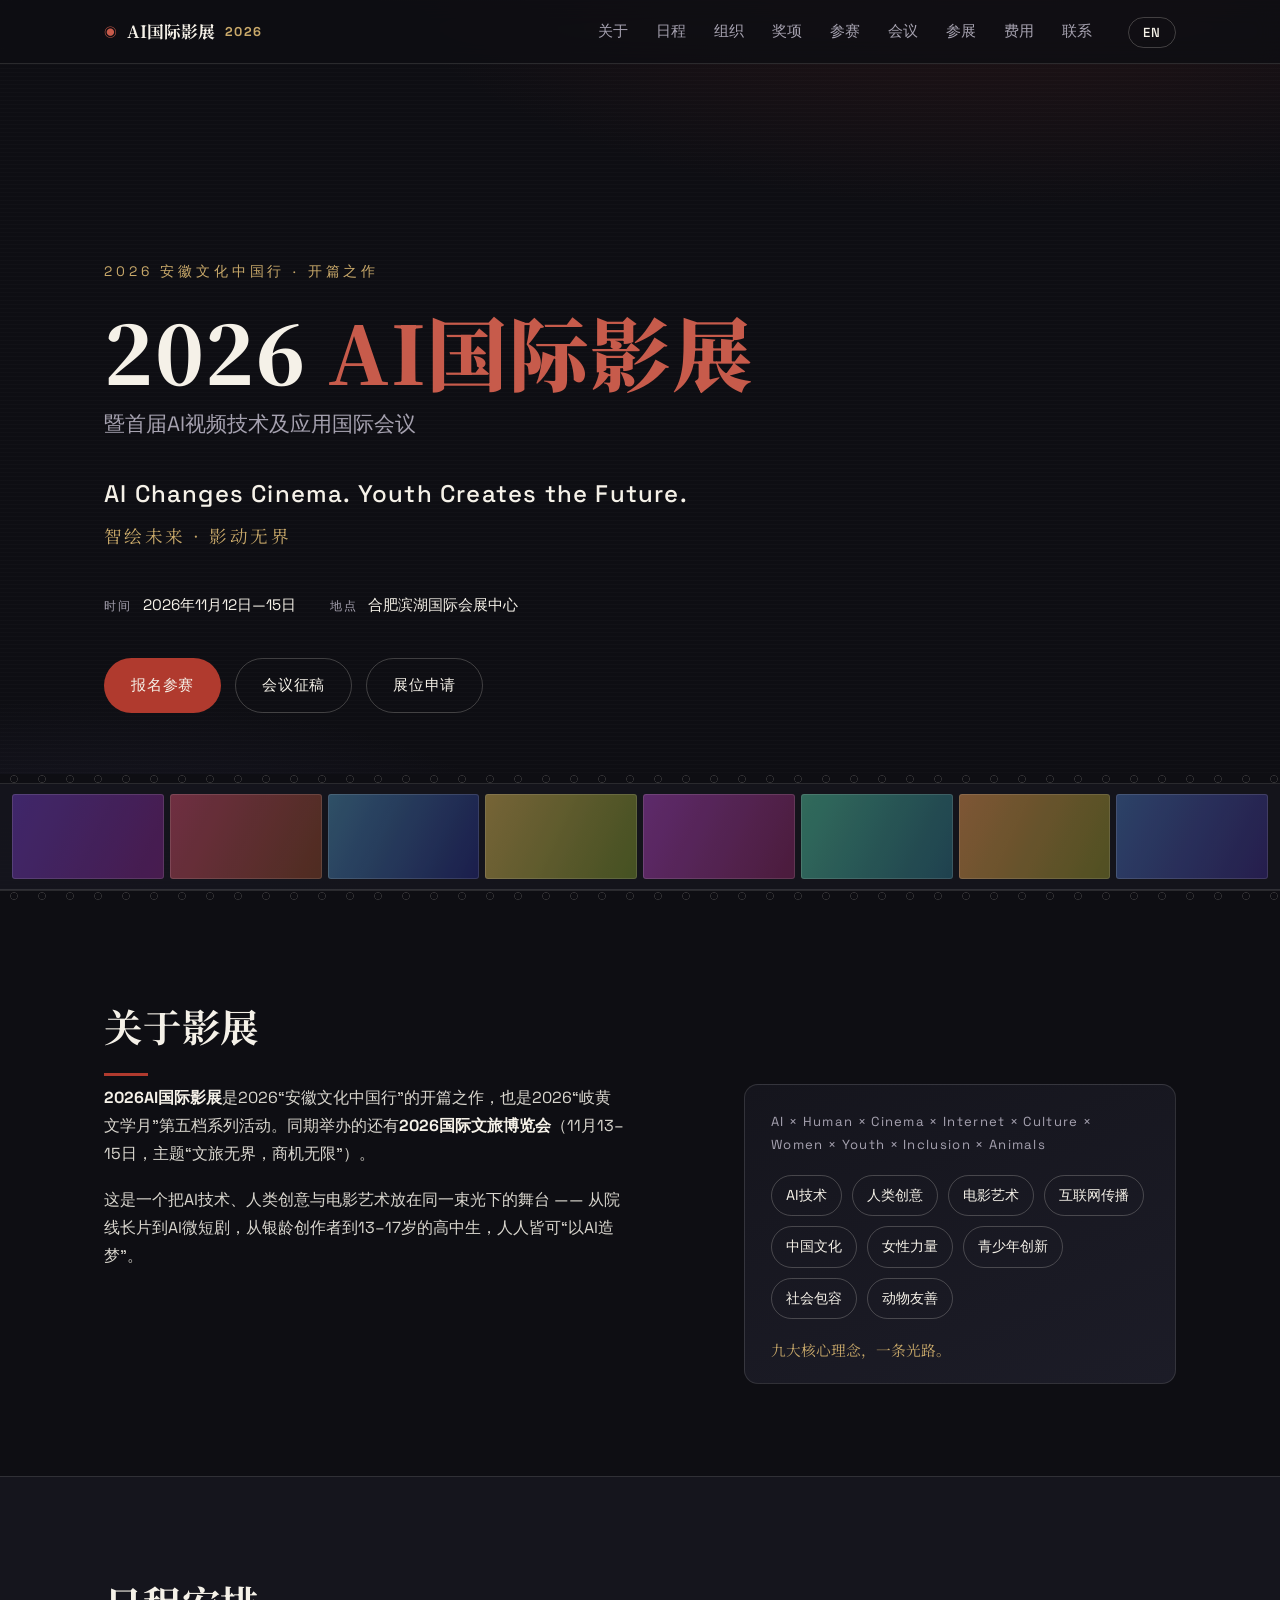
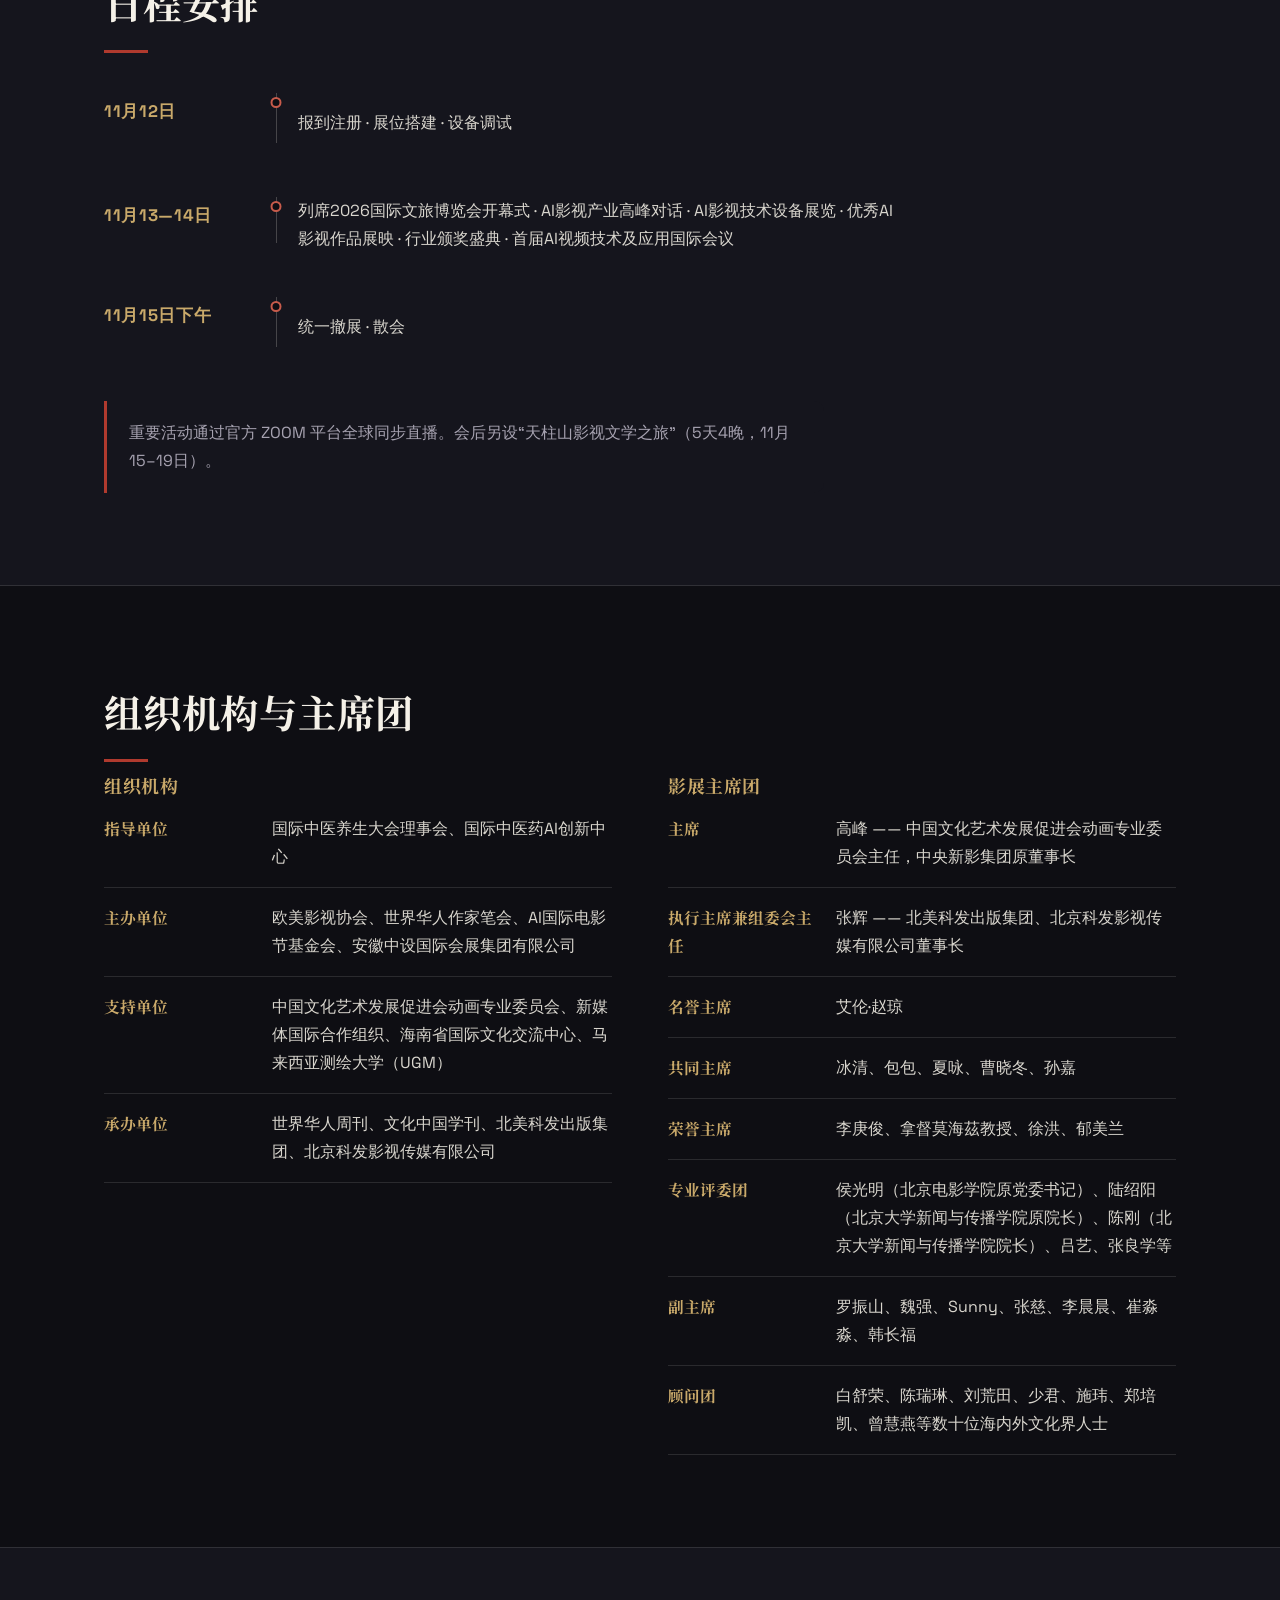
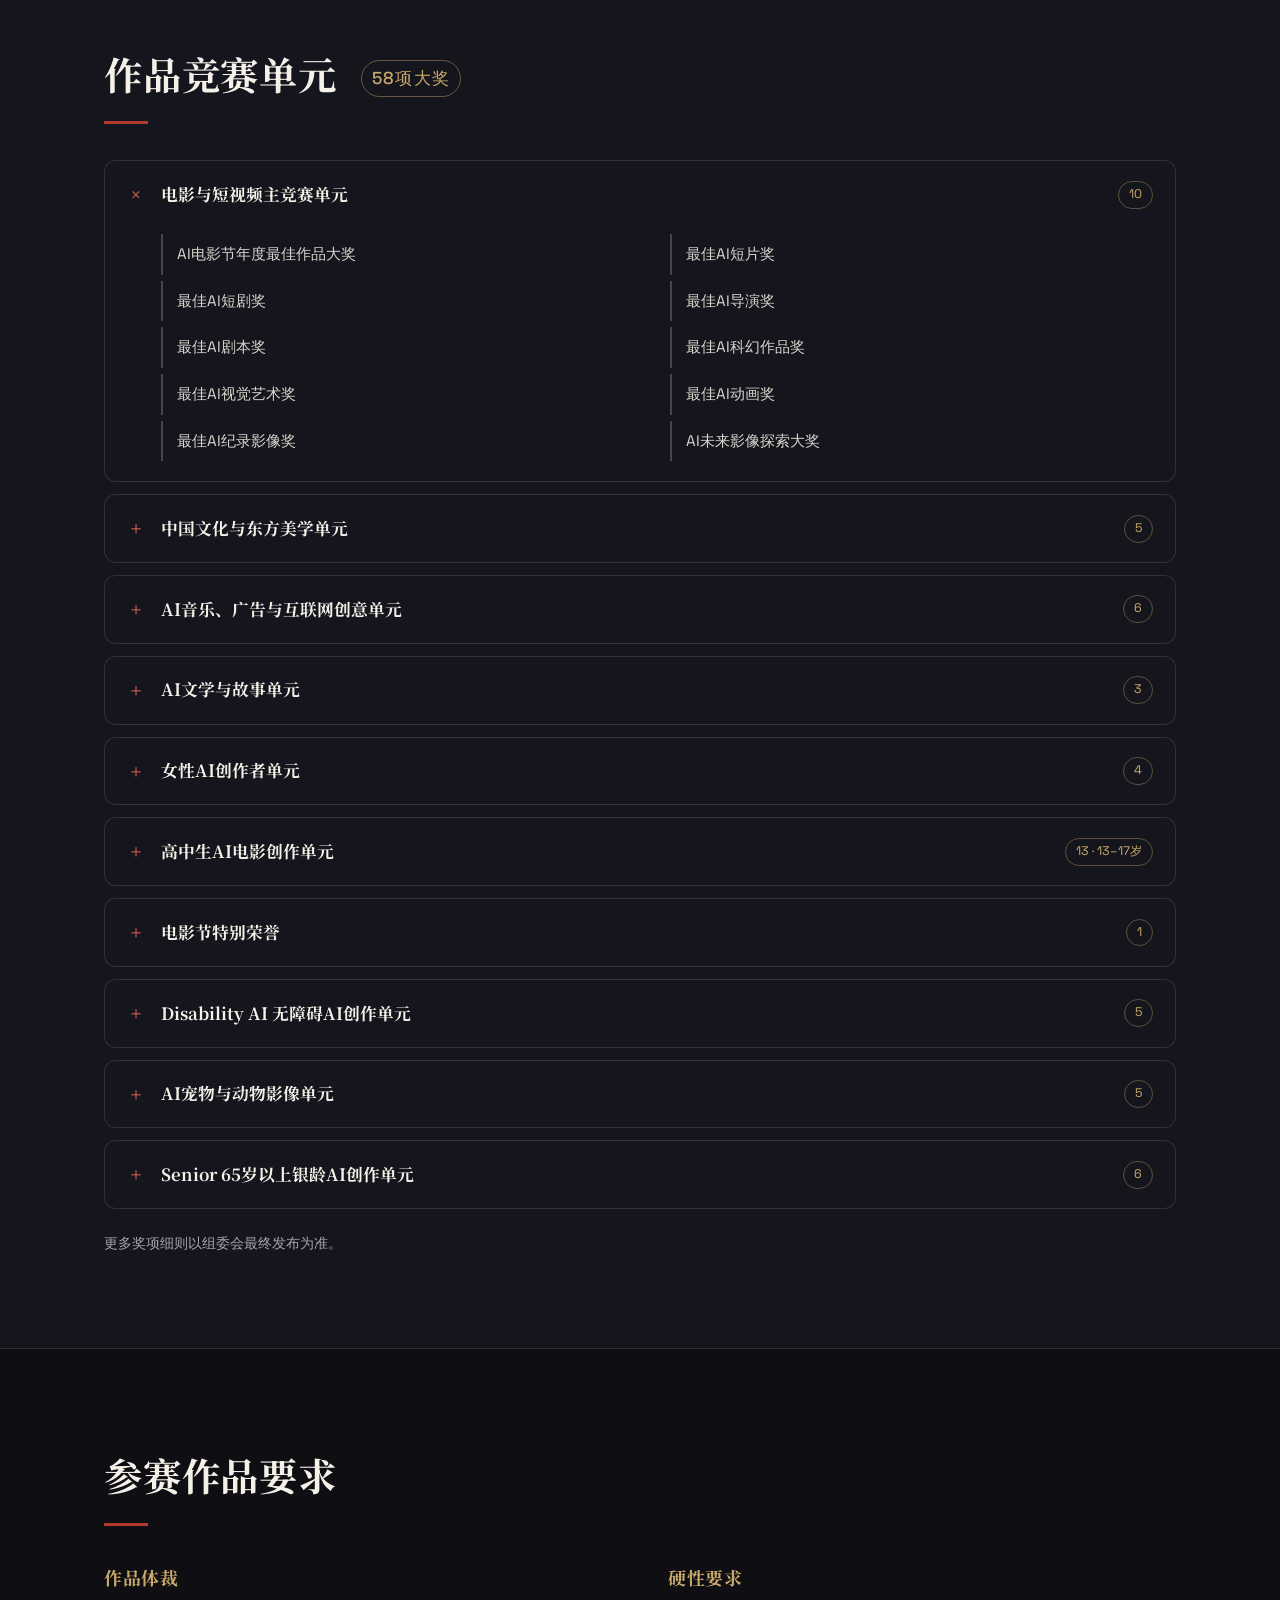
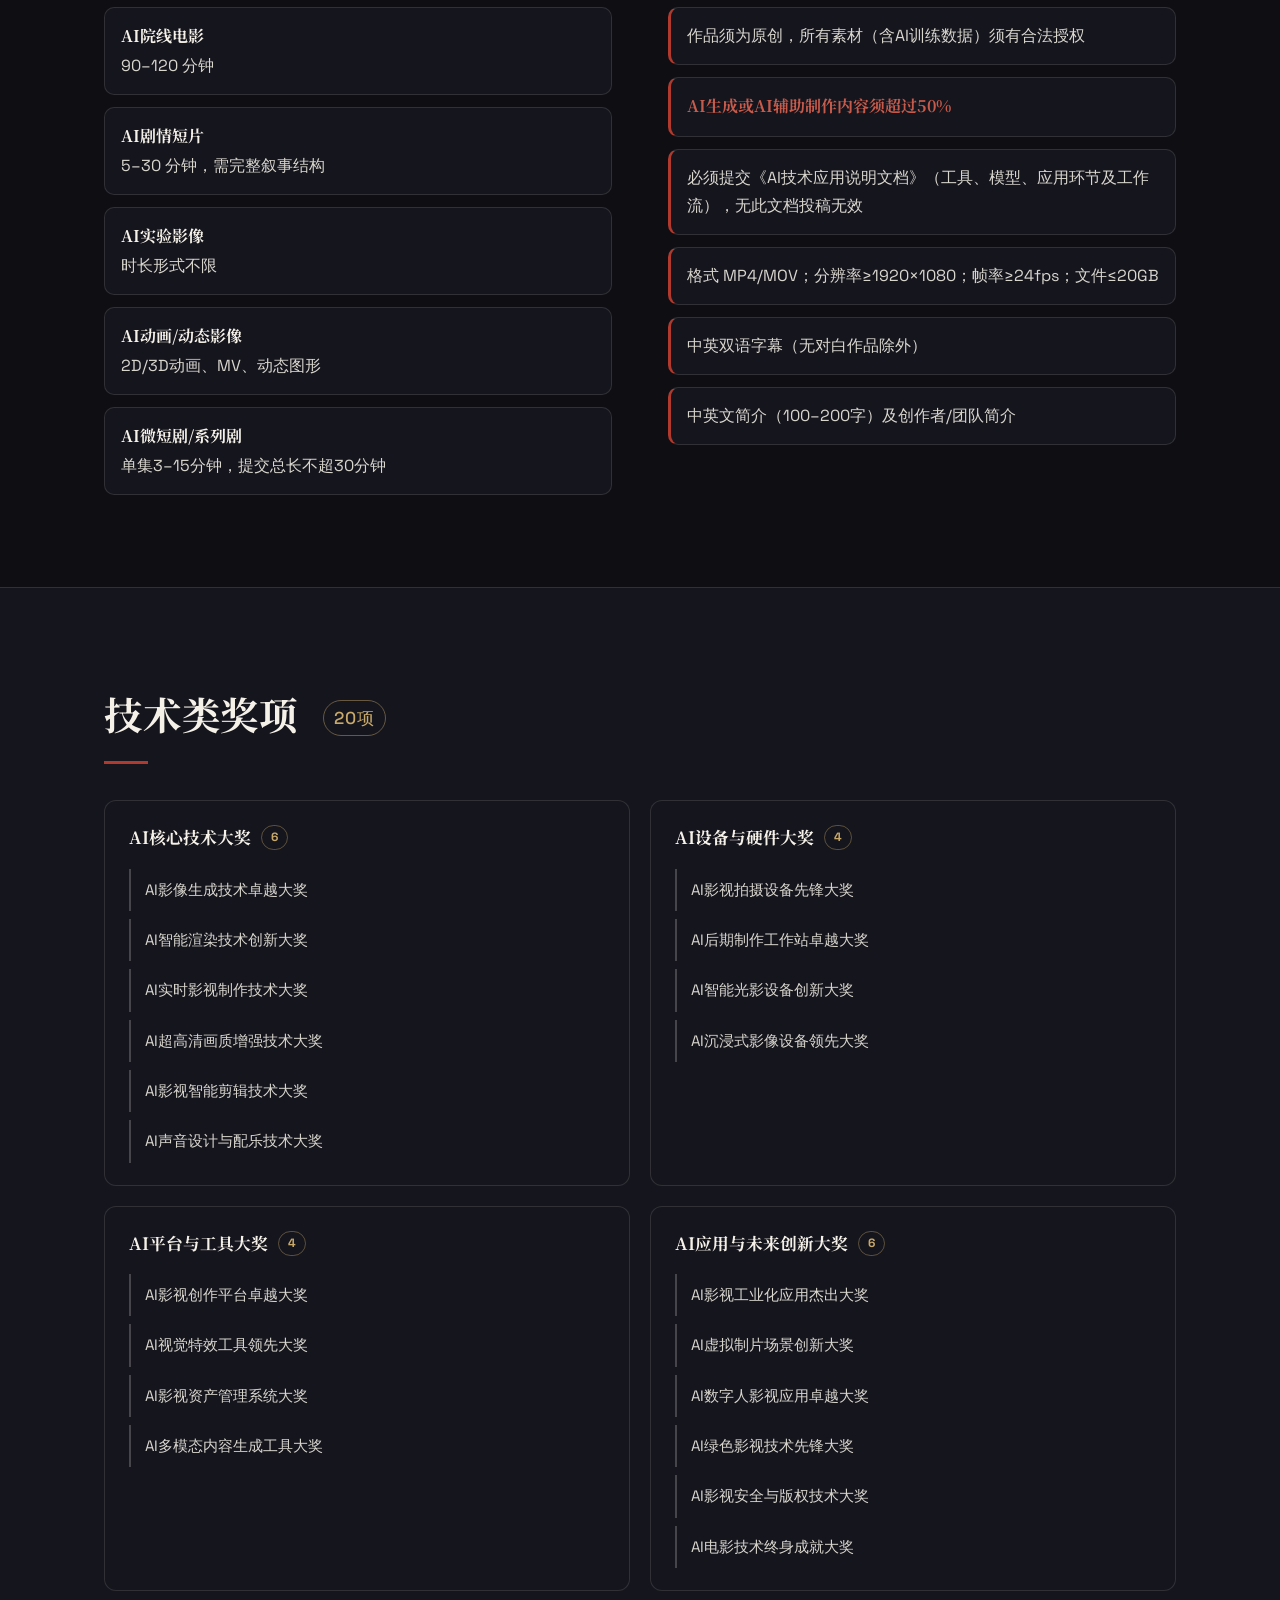
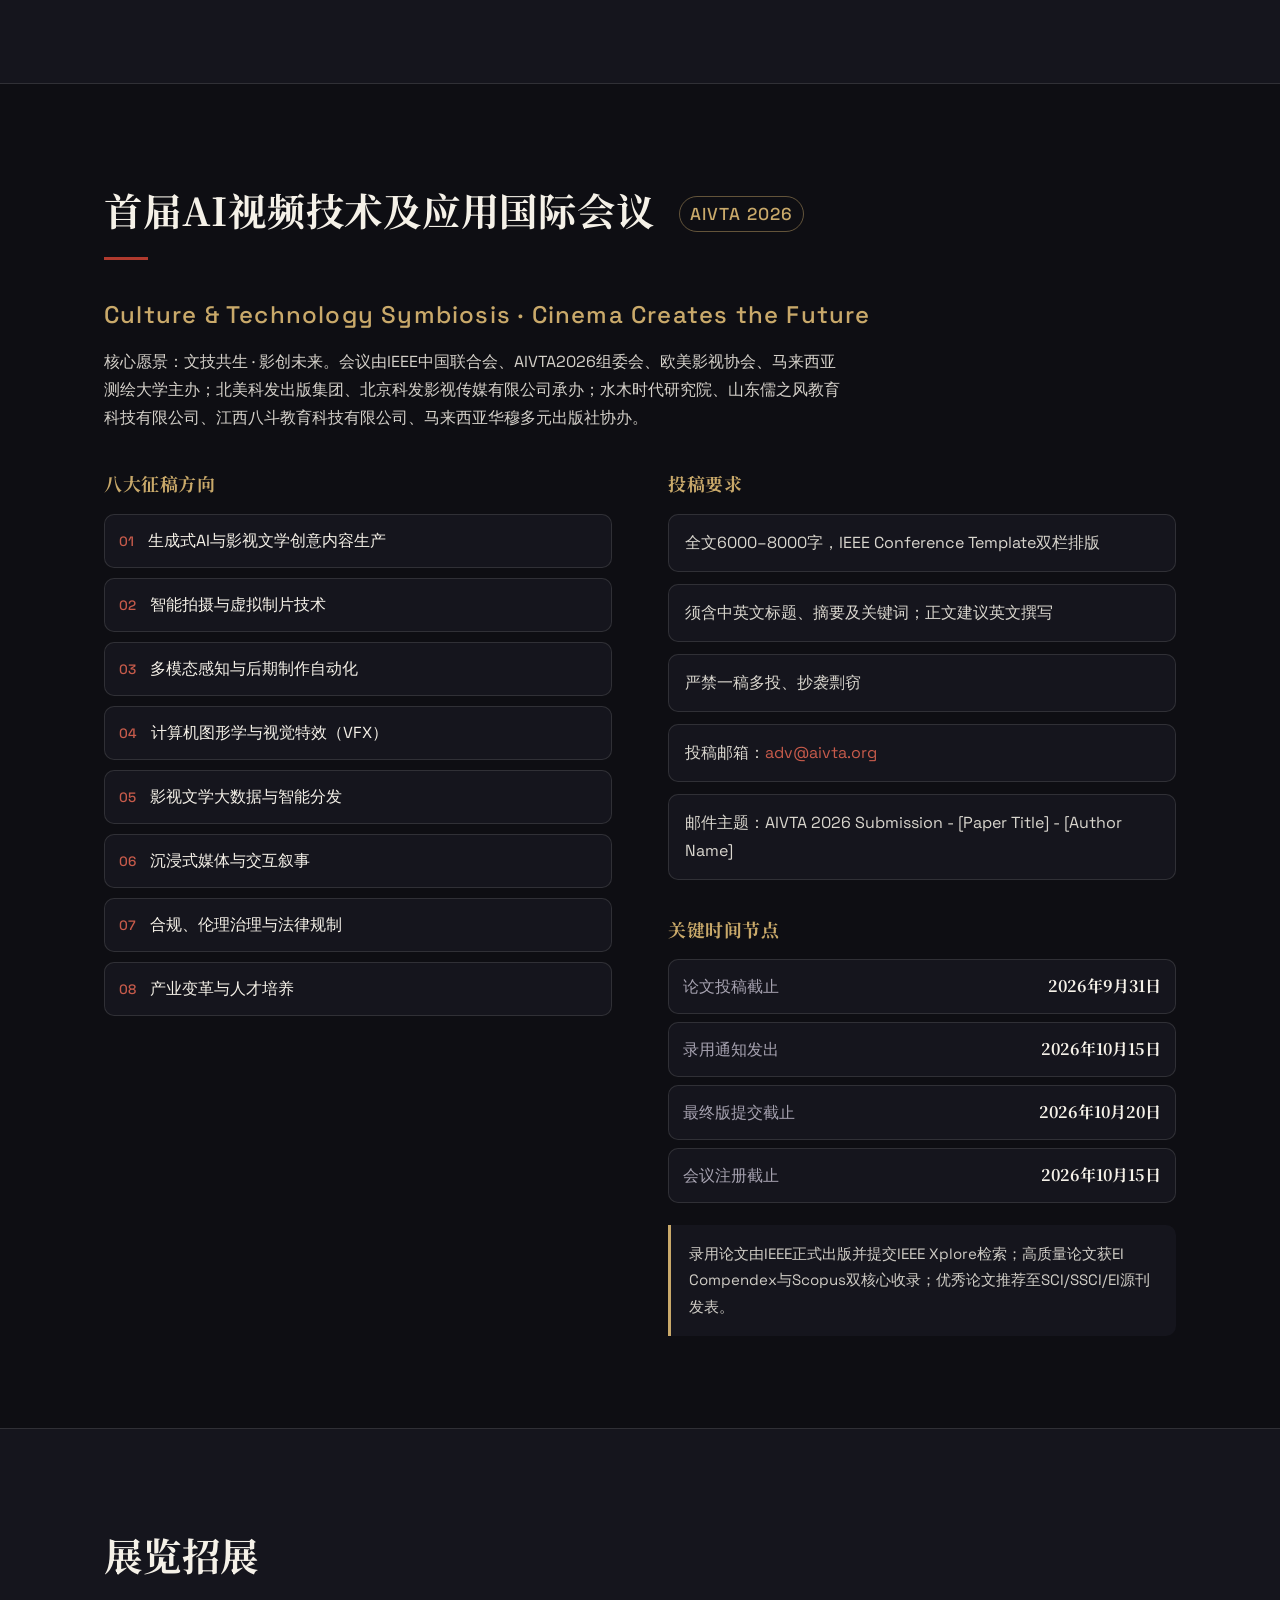
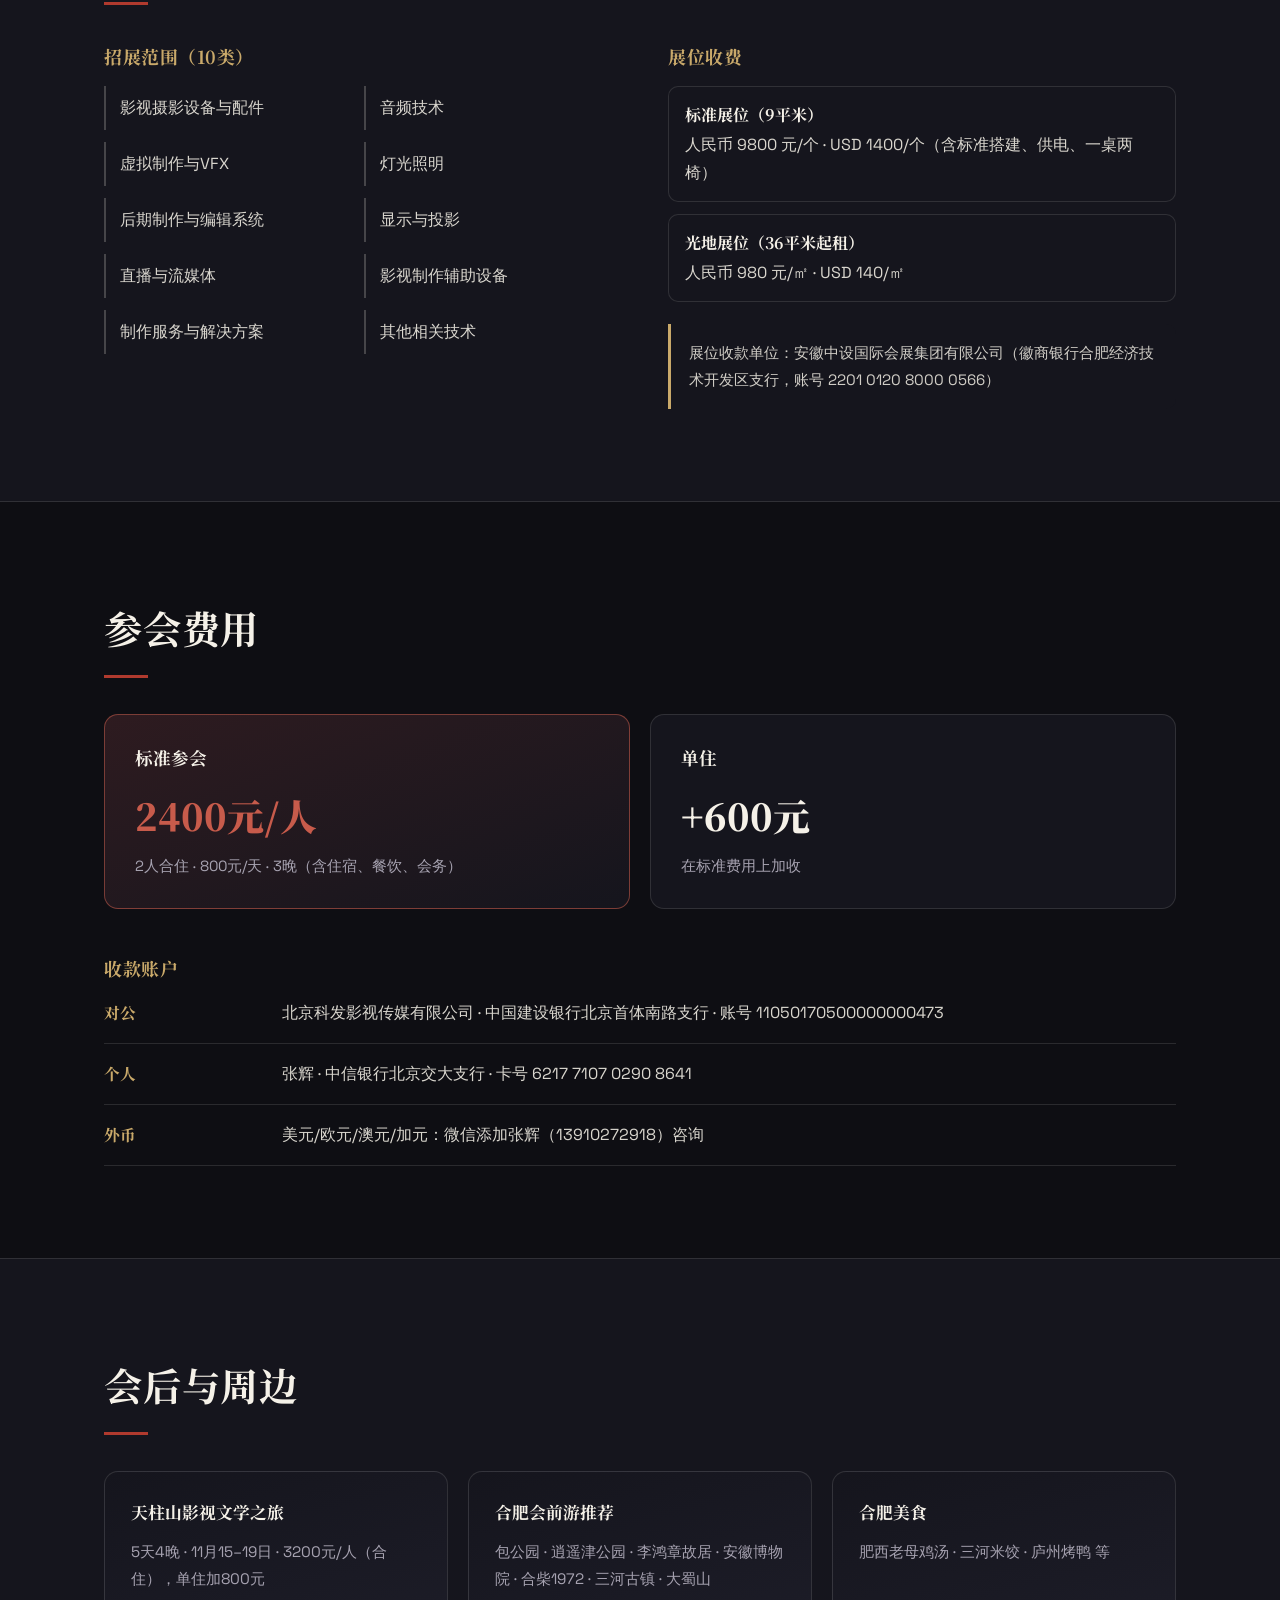
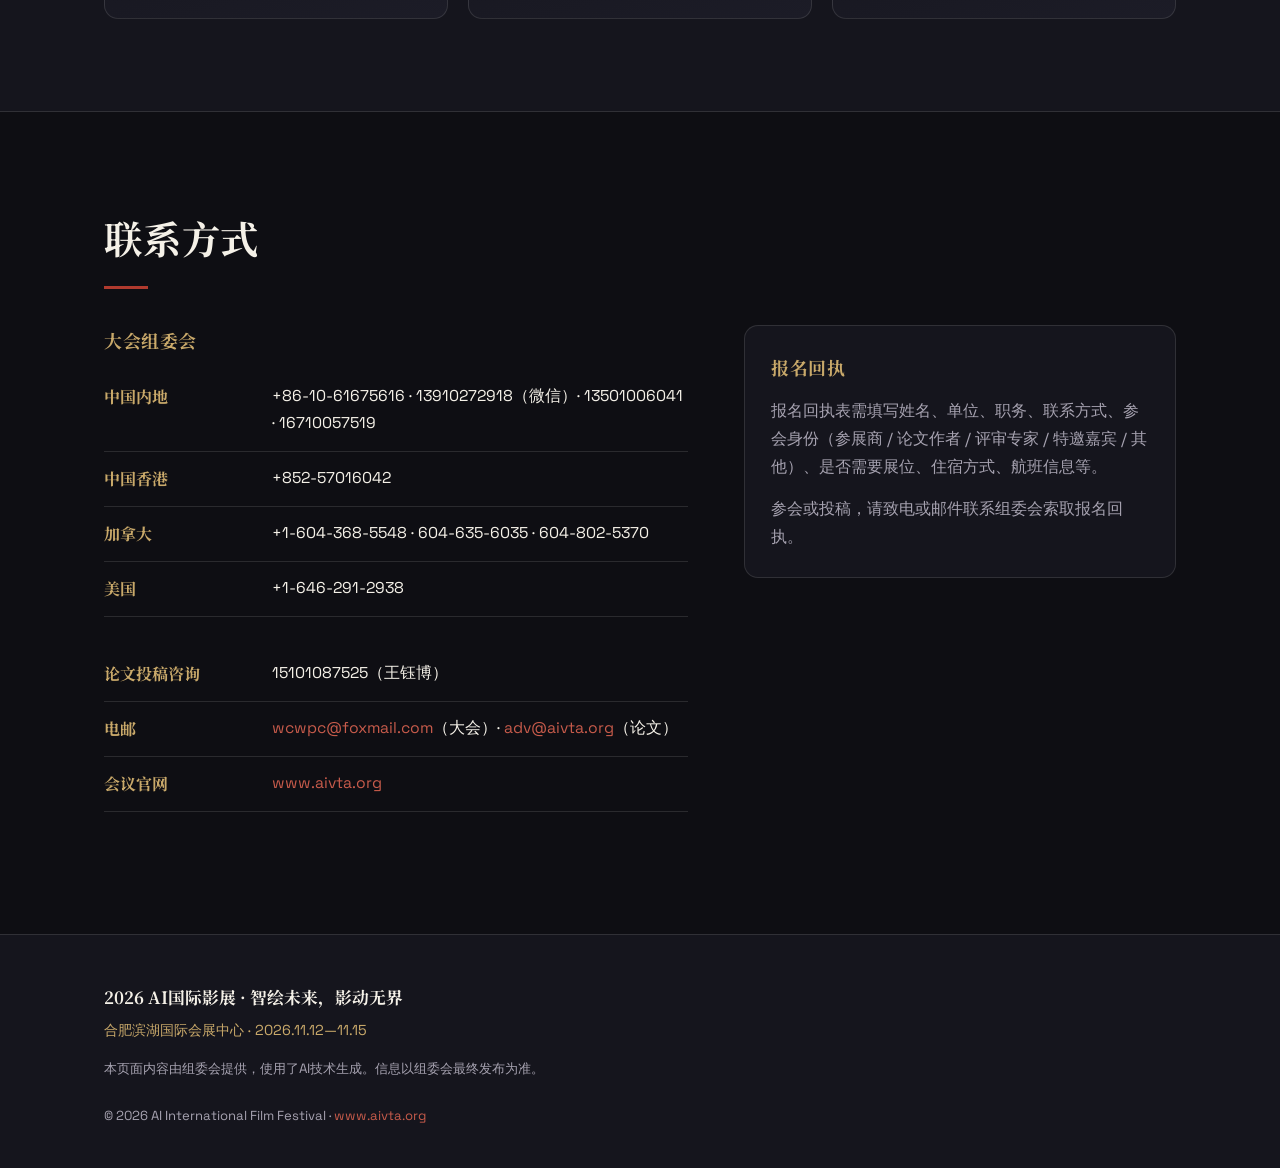
==== index.html @ 882dbfcf "feat: AI国际影展官网（aixff.org）初始版本 - src.md: 从 jianpian.cn 链接提取 2026 AI 国际影展完整信息 - index.html + assets: 单" ====
<!doctype html>
<html lang="zh-CN">
<head>
<meta charset="utf-8">
<meta name="viewport" content="width=device-width, initial-scale=1">
<title>2026 AI国际影展 · AI International Film Festival</title>
<meta name="description" content="2026AI国际影展暨首届AI视频技术及应用国际会议 · 智绘未来·影动无界 · 2026.11.12–11.15 合肥滨湖国际会展中心">
<link rel="preconnect" href="https://fonts.googleapis.com">
<link rel="preconnect" href="https://fonts.gstatic.com" crossorigin>
<link href="https://fonts.googleapis.com/css2?family=Noto+Serif+SC:wght@500;700;900&family=Space+Grotesk:wght@400;500;700&display=swap" rel="stylesheet">
<link rel="stylesheet" href="assets/css/style.css">
</head>
<body>

<!-- ============ 顶部导航 ============ -->
<header class="nav" id="nav">
  <div class="nav-inner wrap">
    <a class="brand" href="#hero">
      <span class="brand-mark" aria-hidden="true">◉</span>
      <span class="zh">AI国际影展</span><span class="en" hidden>AI Film Fest</span>
      <span class="brand-year">2026</span>
    </a>
    <nav class="nav-links" id="navLinks" aria-label="Main navigation">
      <a href="#about" class="zh">关于</a><a href="#about" class="en" hidden>About</a>
      <a href="#schedule" class="zh">日程</a><a href="#schedule" class="en" hidden>Schedule</a>
      <a href="#org" class="zh">组织</a><a href="#org" class="en" hidden>Organizers</a>
      <a href="#awards" class="zh">奖项</a><a href="#awards" class="en" hidden>Awards</a>
      <a href="#submit" class="zh">参赛</a><a href="#submit" class="en" hidden>Submit</a>
      <a href="#conference" class="zh">会议</a><a href="#conference" class="en" hidden>Conference</a>
      <a href="#expo" class="zh">参展</a><a href="#expo" class="en" hidden>Exhibit</a>
      <a href="#fees" class="zh">费用</a><a href="#fees" class="en" hidden>Fees</a>
      <a href="#contact" class="zh">联系</a><a href="#contact" class="en" hidden>Contact</a>
    </nav>
    <div class="nav-actions">
      <button class="lang-toggle" id="langToggle" type="button" aria-label="Switch language">EN</button>
      <button class="nav-burger" id="navBurger" type="button" aria-expanded="false" aria-controls="navLinks" aria-label="Menu">
        <span></span><span></span>
      </button>
    </div>
  </div>
</header>

<main>

<!-- ============ 1 · Hero ============ -->
<section class="hero" id="hero">
  <div class="hero-glow" aria-hidden="true"></div>
  <div class="wrap hero-inner">
    <p class="hero-kicker">
      <span class="zh">2026 安徽文化中国行 · 开篇之作</span>
      <span class="en" hidden>Opening of 2026 Anhui Culture · China Journey</span>
    </p>
    <h1 class="hero-title">
      <span class="zh">2026 <em>AI国际影展</em></span>
      <span class="en" hidden><em>2026 AI International</em><br>Film Festival</span>
    </h1>
    <p class="hero-sub">
      <span class="zh">暨首届AI视频技术及应用国际会议</span>
      <span class="en" hidden>&amp; the 1st International Conference on AI Video Technology and Applications</span>
    </p>
    <p class="hero-theme latin" lang="en">AI Changes Cinema. Youth Creates the Future.</p>
    <p class="hero-theme-cn">
      <span class="zh">智绘未来 · 影动无界</span>
      <span class="en" hidden>Wisdom Shapes the Future · Images Move Without Borders</span>
    </p>

    <p class="hero-meta">
      <span class="hm-item"><b class="zh">时间</b><b class="en" hidden>Date</b> <span class="zh">2026年11月12日—15日</span><span class="en" hidden>Nov 12–15, 2026</span></span>
      <span class="hm-item"><b class="zh">地点</b><b class="en" hidden>Venue</b> <span class="zh">合肥滨湖国际会展中心</span><span class="en" hidden>Hefei Binhu International Convention &amp; Exhibition Center</span></span>
    </p>

    <div class="hero-cta">
      <a class="btn btn-red" href="#submit"><span class="zh">报名参赛</span><span class="en" hidden>Enter the Festival</span></a>
      <a class="btn btn-ghost" href="#conference"><span class="zh">会议征稿</span><span class="en" hidden>Call for Papers</span></a>
      <a class="btn btn-ghost" href="#expo"><span class="zh">展位申请</span><span class="en" hidden>Booth Enquiry</span></a>
    </div>
  </div>

  <div class="filmstrip" aria-hidden="true">
    <div class="fs-hole fs-hole-top"></div>
    <div class="fs-frames">
      <span class="fs-frame" style="--h:258;--s:52%;--l:34%"></span>
      <span class="fs-frame" style="--h:340;--s:48%;--l:36%"></span>
      <span class="fs-frame" style="--h:200;--s:44%;--l:33%"></span>
      <span class="fs-frame" style="--h:40;--s:46%;--l:38%"></span>
      <span class="fs-frame" style="--h:285;--s:50%;--l:35%"></span>
      <span class="fs-frame" style="--h:160;--s:46%;--l:34%"></span>
      <span class="fs-frame" style="--h:25;--s:50%;--l:40%"></span>
      <span class="fs-frame" style="--h:215;--s:48%;--l:33%"></span>
    </div>
    <div class="fs-hole fs-hole-bottom"></div>
  </div>
</section>

<!-- ============ 2 · About ============ -->
<section class="section" id="about">
  <div class="wrap">
    <h2 class="sec-title"><span class="zh">关于影展</span><span class="en" hidden>About the Festival</span></h2>

    <div class="about-grid">
      <div class="about-lede">
        <div class="zh">
          <p><strong>2026AI国际影展</strong>是2026“安徽文化中国行”的开篇之作，也是2026“岐黄文学月”第五档系列活动。同期举办的还有<strong>2026国际文旅博览会</strong>（11月13–15日，主题“文旅无界，商机无限”）。</p>
          <p>这是一个把AI技术、人类创意与电影艺术放在同一束光下的舞台 —— 从院线长片到AI微短剧，从银龄创作者到13–17岁的高中生，人人皆可“以AI造梦”。</p>
        </div>
        <div class="en" hidden>
          <p><strong>2026 AI International Film Festival</strong> is the opening event of 2026 "Anhui Culture · China Journey" and the fifth program of the 2026 "Qihuang Literature Month". It runs alongside the <strong>2026 International Culture &amp; Tourism Expo</strong> (Nov 13–15, "Culture &amp; Tourism Without Borders, Boundless Opportunities").</p>
          <p>One stage where AI technology, human creativity and cinematic art share the same light — from feature films to AI micro-dramas, from senior creators to high-school filmmakers aged 13–17, everyone can dream with AI.</p>
        </div>
      </div>

      <div class="about-vision">
        <p class="latin" lang="en">AI × Human × Cinema × Internet × Culture × Women × Youth × Inclusion × Animals</p>
        <ul class="values">
          <li><span class="zh">AI技术</span><span class="en" hidden>AI Technology</span></li>
          <li><span class="zh">人类创意</span><span class="en" hidden>Human Creativity</span></li>
          <li><span class="zh">电影艺术</span><span class="en" hidden>Cinematic Art</span></li>
          <li><span class="zh">互联网传播</span><span class="en" hidden>Internet Communication</span></li>
          <li><span class="zh">中国文化</span><span class="en" hidden>Chinese Culture</span></li>
          <li><span class="zh">女性力量</span><span class="en" hidden>Women's Power</span></li>
          <li><span class="zh">青少年创新</span><span class="en" hidden>Youth Innovation</span></li>
          <li><span class="zh">社会包容</span><span class="en" hidden>Social Inclusion</span></li>
          <li><span class="zh">动物友善</span><span class="en" hidden>Animal-Friendly</span></li>
        </ul>
        <p class="about-vision-note"><span class="zh">九大核心理念，一条光路。</span><span class="en" hidden>Nine core values, one beam of light.</span></p>
      </div>
    </div>
  </div>
</section>

<!-- ============ 3 · Schedule ============ -->
<section class="section section-alt" id="schedule">
  <div class="wrap">
    <h2 class="sec-title"><span class="zh">日程安排</span><span class="en" hidden>Schedule</span></h2>

    <ol class="timeline">
      <li class="tl-item">
        <span class="tl-date"><span class="zh">11月12日</span><span class="en" hidden>Nov 12</span></span>
        <span class="tl-line" aria-hidden="true"></span>
        <p class="tl-body"><span class="zh">报到注册 · 展位搭建 · 设备调试</span><span class="en" hidden>Registration &amp; check-in · Booth setup · Equipment testing</span></p>
      </li>
      <li class="tl-item">
        <span class="tl-date"><span class="zh">11月13—14日</span><span class="en" hidden>Nov 13–14</span></span>
        <span class="tl-line" aria-hidden="true"></span>
        <div class="tl-body">
          <span class="zh">列席2026国际文旅博览会开幕式 · AI影视产业高峰对话 · AI影视技术设备展览 · 优秀AI影视作品展映 · 行业颁奖盛典 · 首届AI视频技术及应用国际会议</span>
          <span class="en" hidden>Attend the Expo opening ceremony · AI Film &amp; TV Industry Summit Dialogue · AI technology &amp; equipment exhibition · Outstanding AI works screening · Industry Awards Gala · The 1st International Conference on AI Video Technology &amp; Applications</span>
        </div>
      </li>
      <li class="tl-item">
        <span class="tl-date"><span class="zh">11月15日下午</span><span class="en" hidden>Nov 15 (PM)</span></span>
        <span class="tl-line" aria-hidden="true"></span>
        <p class="tl-body"><span class="zh">统一撤展 · 散会</span><span class="en" hidden>Unified teardown &amp; closing</span></p>
      </li>
    </ol>

    <p class="schedule-note">
      <span class="zh">重要活动通过官方 ZOOM 平台全球同步直播。会后另设“天柱山影视文学之旅”（5天4晚，11月15–19日）。</span>
      <span class="en" hidden>Key events are live-streamed globally via the official ZOOM platform. A post-event "Tianzhu Mountain Film &amp; Literature Journey" (5D4N, Nov 15–19) follows the festival.</span>
    </p>
  </div>
</section>

<!-- ============ 4 · Organizations & Jury ============ -->
<section class="section" id="org">
  <div class="wrap">
    <h2 class="sec-title"><span class="zh">组织机构与主席团</span><span class="en" hidden>Organizers &amp; Leadership</span></h2>

    <div class="org-grid">
      <div class="org-col">
        <h3 class="sub-title"><span class="zh">组织机构</span><span class="en" hidden>Organizations</span></h3>
        <dl class="org-list">
          <div><dt><span class="zh">指导单位</span><span class="en" hidden>Guidance</span></dt><dd><span class="zh">国际中医养生大会理事会、国际中医药AI创新中心</span><span class="en" hidden>International Council of TCM Health Cultivation; International TCM AI Innovation Center</span></dd></div>
          <div><dt><span class="zh">主办单位</span><span class="en" hidden>Hosts</span></dt><dd><span class="zh">欧美影视协会、世界华人作家笔会、AI国际电影节基金会、安徽中设国际会展集团有限公司</span><span class="en" hidden>Euro-American Film &amp; TV Association; World Chinese Writers' Pen; AI International Film Festival Foundation; Anhui Zhongshen International Exhibition Group Co., Ltd.</span></dd></div>
          <div><dt><span class="zh">支持单位</span><span class="en" hidden>Support</span></dt><dd><span class="zh">中国文化艺术发展促进会动画专业委员会、新媒体国际合作组织、海南省国际文化交流中心、马来西亚测绘大学（UGM）</span><span class="en" hidden>Animation Professional Committee of the China Society for the Promotion of Arts &amp; Culture; New Media International Cooperation Organization; Hainan International Cultural Exchange Center; Malaysia Surveying &amp; Mapping University (UGM)</span></dd></div>
          <div><dt><span class="zh">承办单位</span><span class="en" hidden>Organizers</span></dt><dd><span class="zh">世界华人周刊、文化中国学刊、北美科发出版集团、北京科发影视传媒有限公司</span><span class="en" hidden>World Chinese Weekly; Culture China Journal; North American Kefa Publishing Group; Beijing Kefa Film &amp; TV Media Co., Ltd.</span></dd></div>
        </dl>
      </div>

      <div class="org-col">
        <h3 class="sub-title"><span class="zh">影展主席团</span><span class="en" hidden>Leadership</span></h3>
        <dl class="org-list">
          <div><dt><span class="zh">主席</span><span class="en" hidden>Chair</span></dt><dd><span class="zh">高峰 —— 中国文化艺术发展促进会动画专业委员会主任，中央新影集团原董事长</span><span class="en" hidden>Gao Feng — Director, Animation Professional Committee of CAPA; former Chairman, Central Newsreel &amp; Documentary Film Studio</span></dd></div>
          <div><dt><span class="zh">执行主席兼组委会主任</span><span class="en" hidden>Executive Chair &amp; Director</span></dt><dd><span class="zh">张辉 —— 北美科发出版集团、北京科发影视传媒有限公司董事长</span><span class="en" hidden>Zhang Hui — Chairman, North American Kefa Publishing Group &amp; Beijing Kefa Film &amp; TV Media</span></dd></div>
          <div><dt><span class="zh">名誉主席</span><span class="en" hidden>Honorary Chair</span></dt><dd><span class="zh">艾伦·赵琼</span><span class="en" hidden>Ellen Zhaoqiong</span></dd></div>
          <div><dt><span class="zh">共同主席</span><span class="en" hidden>Co-Chairs</span></dt><dd><span class="zh">冰清、包包、夏咏、曹晓冬、孙嘉</span><span class="en" hidden>Bing Qing, Bao Bao, Xia Yong, Cao Xiaodong, Sun Jia</span></dd></div>
          <div><dt><span class="zh">荣誉主席</span><span class="en" hidden>Honorary Chairs</span></dt><dd><span class="zh">李庚俊、拿督莫海茲教授、徐洪、郁美兰</span><span class="en" hidden>Li Gengjun, Dato' Prof. Mohd Hazri, Xu Hong, Yu Meilan</span></dd></div>
          <div><dt><span class="zh">专业评委团</span><span class="en" hidden>Professional Jury</span></dt><dd><span class="zh">侯光明（北京电影学院原党委书记）、陆绍阳（北京大学新闻与传播学院原院长）、陈刚（北京大学新闻与传播学院院长）、吕艺、张良学等</span><span class="en" hidden>Hou Guangming (former Party Secretary, Beijing Film Academy); Lu Shaoyang (former Dean, PKU School of Journalism &amp; Communication); Chen Gang (Dean, PKU School of Journalism &amp; Communication); Lü Yi; Zhang Liangxue, et al.</span></dd></div>
          <div><dt><span class="zh">副主席</span><span class="en" hidden>Vice-Chairs</span></dt><dd><span class="zh">罗振山、魏强、Sunny、张慈、李晨晨、崔淼淼、韩长福</span><span class="en" hidden>Luo Zhenshan, Wei Qiang, Sunny, Zhang Ci, Li Chenchen, Cui Miaomiao, Han Changfu</span></dd></div>
          <div><dt><span class="zh">顾问团</span><span class="en" hidden>Advisory Council</span></dt><dd><span class="zh">白舒荣、陈瑞琳、刘荒田、少君、施玮、郑培凯、曾慧燕等数十位海内外文化界人士</span><span class="en" hidden>Bai Shurong, Chen Ruilin, Liu Huangtian, Shao Jun, Shi Wei, Zheng Peikai, Zeng Huiyan, and dozens of cultural figures at home and abroad</span></dd></div>
        </dl>
      </div>
    </div>
  </div>
</section>

<!-- ============ 5 · Awards ============ -->
<section class="section section-alt" id="awards">
  <div class="wrap">
    <h2 class="sec-title">
      <span class="zh">作品竞赛单元 <b class="sec-count">58项大奖</b></span>
      <span class="en" hidden>Competition Units <b class="sec-count">58 Awards</b></span>
    </h2>

    <div class="awards">

      <details class="award-unit" open>
        <summary>
          <span class="au-name"><span class="zh">电影与短视频主竞赛单元</span><span class="en" hidden>Main Competition — Film &amp; Short Video</span></span>
          <span class="au-count">10</span>
        </summary>
        <ul class="award-list">
          <li><span class="zh">AI电影节年度最佳作品大奖</span><span class="en" hidden>Best Work of the Year, AI Film Festival</span></li>
          <li><span class="zh">最佳AI短片奖</span><span class="en" hidden>Best AI Short Film</span></li>
          <li><span class="zh">最佳AI短剧奖</span><span class="en" hidden>Best AI Short Drama</span></li>
          <li><span class="zh">最佳AI导演奖</span><span class="en" hidden>Best AI Director</span></li>
          <li><span class="zh">最佳AI剧本奖</span><span class="en" hidden>Best AI Screenplay</span></li>
          <li><span class="zh">最佳AI科幻作品奖</span><span class="en" hidden>Best AI Sci-Fi Work</span></li>
          <li><span class="zh">最佳AI视觉艺术奖</span><span class="en" hidden>Best AI Visual Art</span></li>
          <li><span class="zh">最佳AI动画奖</span><span class="en" hidden>Best AI Animation</span></li>
          <li><span class="zh">最佳AI纪录影像奖</span><span class="en" hidden>Best AI Documentary</span></li>
          <li><span class="zh">AI未来影像探索大奖</span><span class="en" hidden>AI Future Imaging Exploration Award</span></li>
        </ul>
      </details>

      <details class="award-unit">
        <summary>
          <span class="au-name"><span class="zh">中国文化与东方美学单元</span><span class="en" hidden>Chinese Culture &amp; Oriental Aesthetics</span></span>
          <span class="au-count">5</span>
        </summary>
        <ul class="award-list">
          <li><span class="zh">最佳AI古风短片奖</span><span class="en" hidden>Best AI Period Short Film</span></li>
          <li><span class="zh">最佳AI神话传说奖</span><span class="en" hidden>Best AI Myth &amp; Legend</span></li>
          <li><span class="zh">最佳AI武侠作品奖</span><span class="en" hidden>Best AI Wuxia Work</span></li>
          <li><span class="zh">最佳东方美学奖</span><span class="en" hidden>Best Oriental Aesthetics</span></li>
          <li><span class="zh">最佳AI传统文化创新奖</span><span class="en" hidden>Best AI Traditional Culture Innovation</span></li>
        </ul>
      </details>

      <details class="award-unit">
        <summary>
          <span class="au-name"><span class="zh">AI音乐、广告与互联网创意单元</span><span class="en" hidden>AI Music, Advertising &amp; Internet Creativity</span></span>
          <span class="au-count">6</span>
        </summary>
        <ul class="award-list">
          <li><span class="zh">最佳AI原创歌曲奖</span><span class="en" hidden>Best AI Original Song</span></li>
          <li><span class="zh">最佳AI音乐MV奖</span><span class="en" hidden>Best AI Music Video</span></li>
          <li><span class="zh">最佳AI影视配乐奖</span><span class="en" hidden">Best AI Film/TV Score</span></li>
          <li><span class="zh">最佳AI广告创意奖</span><span class="en" hidden">Best AI Advertising Creative</span></li>
          <li><span class="zh">最佳AI品牌创意短片奖</span><span class="en" hidden">Best AI Brand Creative Short</span></li>
          <li><span class="zh">最佳AI互联网传播创意奖</span><span class="en" hidden">Best AI Internet Communication Creative</span></li>
        </ul>
      </details>

      <details class="award-unit">
        <summary>
          <span class="au-name"><span class="zh">AI文学与故事单元</span><span class="en" hidden>AI Literature &amp; Story</span></span>
          <span class="au-count">3</span>
        </summary>
        <ul class="award-list">
          <li><span class="zh">最佳AI微小说奖（1000字以内）</span><span class="en" hidden>Best AI Flash Fiction (≤1000 words)</span></li>
          <li><span class="zh">最佳AI故事创意奖</span><span class="en" hidden>Best AI Story Idea</span></li>
          <li><span class="zh">最佳AI世界观创作奖</span><span class="en" hidden>Best AI Worldbuilding</span></li>
        </ul>
      </details>

      <details class="award-unit">
        <summary>
          <span class="au-name"><span class="zh">女性AI创作者单元</span><span class="en" hidden>Women AI Creators</span></span>
          <span class="au-count">4</span>
        </summary>
        <ul class="award-list">
          <li><span class="zh">AI女性导演奖</span><span class="en" hidden>AI Women's Director Award</span></li>
          <li><span class="zh">AI女性创作者大奖</span><span class="en" hidden>AI Women's Creator Grand Award</span></li>
          <li><span class="zh">AI女性力量作品奖</span><span class="en" hidden>AI Women's Power Work Award</span></li>
          <li><span class="zh">AI年度女性创新人物奖</span><span class="en" hidden>AI Woman of the Year — Innovation</span></li>
        </ul>
      </details>

      <details class="award-unit">
        <summary>
          <span class="au-name"><span class="zh">高中生AI电影创作单元</span><span class="en" hidden>High School AI Filmmaking</span></span>
          <span class="au-count">13 · <span class="zh">13–17岁</span><span class="en" hidden>Ages 13–17</span></span>
        </summary>
        <ul class="award-list">
          <li><span class="zh">最佳亚洲中国高中生AI影像大奖</span><span class="en" hidden">Best Asian/Chinese High School AI Imaging</span></li>
          <li><span class="zh">最佳北美高中生AI影像大奖</span><span class="en" hidden">Best North American High School AI Imaging</span></li>
          <li><span class="zh">最佳欧洲高中生AI影像大奖</span><span class="en" hidden">Best European High School AI Imaging</span></li>
          <li><span class="zh">最佳澳洲高中生AI影像大奖</span><span class="en" hidden">Best Australian High School AI Imaging</span></li>
          <li><span class="zh">最佳高中生AI短片奖</span><span class="en" hidden">Best High School AI Short Film</span></li>
          <li><span class="zh">AI中国文化作品奖</span><span class="en" hidden">AI Chinese Culture Work</span></li>
          <li><span class="zh">AI创意奖</span><span class="en" hidden">AI Creativity Award</span></li>
          <li><span class="zh">AI技术应用奖</span><span class="en" hidden">AI Technical Application</span></li>
          <li><span class="zh">AI导演奖</span><span class="en" hidden">AI Director Award</span></li>
          <li><span class="zh">AI科幻作品奖</span><span class="en" hidden">AI Sci-Fi Work</span></li>
          <li><span class="zh">AI人文作品奖</span><span class="en" hidden">AI Humanities Work</span></li>
          <li><span class="zh">AI公益作品奖</span><span class="en" hidden">AI Public Good Work</span></li>
          <li><span class="zh">高中生AI年度新锐创作者大奖</span><span class="en" hidden">High School AI New Creator of the Year</span></li>
        </ul>
      </details>

      <details class="award-unit">
        <summary>
          <span class="au-name"><span class="zh">电影节特别荣誉</span><span class="en" hidden>Festival Special Honor</span></span>
          <span class="au-count">1</span>
        </summary>
        <ul class="award-list">
          <li><span class="zh">AI电影节年度杰出创作者大奖</span><span class="en" hidden>AI Film Festival Outstanding Creator of the Year</span></li>
        </ul>
      </details>

      <details class="award-unit">
        <summary>
          <span class="au-name"><span class="zh">Disability AI 无障碍AI创作单元</span><span class="en" hidden>Disability AI — Accessible Creation</span></span>
          <span class="au-count">5</span>
        </summary>
        <ul class="award-list">
          <li><span class="zh">最佳Disability AI影像奖</span><span class="en" hidden>Best Disability AI Film</span></li>
          <li><span class="zh">最佳无障碍AI创意奖</span><span class="en" hidden">Best Accessible AI Creative</span></li>
          <li><span class="zh">最佳残障人士AI创作者奖</span><span class="en" hidden">Best Disabled AI Creator</span></li>
          <li><span class="zh">最佳AI公益与社会包容奖</span><span class="en" hidden">Best AI Public Good &amp; Social Inclusion</span></li>
          <li><span class="zh">Disability AI年度特别大奖</span><span class="en" hidden">Disability AI Special Grand Award</span></li>
        </ul>
      </details>

      <details class="award-unit">
        <summary>
          <span class="au-name"><span class="zh">AI宠物与动物影像单元</span><span class="en" hidden>AI Pets &amp; Animal Imaging</span></span>
          <span class="au-count">5</span>
        </summary>
        <ul class="award-list">
          <li><span class="zh">最佳AI宠物短片奖</span><span class="en" hidden">Best AI Pet Short</span></li>
          <li><span class="zh">最佳AI动物故事奖</span><span class="en" hidden">Best AI Animal Story</span></li>
          <li><span class="zh">最佳AI宠物创意奖</span><span class="en" hidden">Best AI Pet Creative</span></li>
          <li><span class="zh">最佳AI动物公益作品奖</span><span class="en" hidden">Best AI Animal Public Good Work</span></li>
          <li><span class="zh">AI年度动物友善大奖</span><span class="en" hidden">AI Animal-Friendly Award of the Year</span></li>
        </ul>
      </details>

      <details class="award-unit">
        <summary>
          <span class="au-name"><span class="zh">Senior 65岁以上银龄AI创作单元</span><span class="en" hidden>Senior (65+) AI Creation</span></span>
          <span class="au-count">6</span>
        </summary>
        <ul class="award-list">
          <li><span class="zh">Senior AI年度影像大奖</span><span class="en" hidden>Senior AI Imaging of the Year</span></li>
          <li><span class="zh">Senior最佳AI短片奖</span><span class="en" hidden>Best Senior AI Short Film</span></li>
          <li><span class="zh">Senior最佳人生故事奖</span><span class="en" hidden">Best Senior Life Story</span></li>
          <li><span class="zh">Senior最佳AI文化传承奖</span><span class="en" hidden">Best Senior AI Cultural Heritage</span></li>
          <li><span class="zh">Senior最佳AI创意奖</span><span class="en" hidden">Best Senior AI Creativity</span></li>
          <li><span class="zh">Senior最佳AI公益影像奖</span><span class="en" hidden">Best Senior AI Public Good Film</span></li>
        </ul>
      </details>

    </div>
    <p class="awards-note"><span class="zh">更多奖项细则以组委会最终发布为准。</span><span class="en" hidden>Final award details are subject to the Organizing Committee's official announcement.</span></p>
  </div>
</section>

<!-- ============ 6 · Submission ============ -->
<section class="section" id="submit">
  <div class="wrap">
    <h2 class="sec-title"><span class="zh">参赛作品要求</span><span class="en" hidden>Submission Requirements</span></h2>

    <div class="two-col">
      <div>
        <h3 class="sub-title"><span class="zh">作品体裁</span><span class="en" hidden>Accepted Formats</span></h3>
        <ul class="req-list">
          <li><b class="zh">AI院线电影</b><b class="en" hidden>AI Feature Film</b> <span class="zh">90–120 分钟</span><span class="en" hidden">90–120 min</span></li>
          <li><b class="zh">AI剧情短片</b><b class="en" hidden>AI Narrative Short</b> <span class="zh">5–30 分钟，需完整叙事结构</span><span class="en" hidden">5–30 min, complete narrative</span></li>
          <li><b class="zh">AI实验影像</b><b class="en" hidden>AI Experimental</b> <span class="zh">时长形式不限</span><span class="en" hidden">Open duration &amp; form</span></li>
          <li><b class="zh">AI动画/动态影像</b><b class="en" hidden">AI Animation / Motion</b> <span class="zh">2D/3D动画、MV、动态图形</span><span class="en" hidden">2D/3D animation, MV, motion graphics</span></li>
          <li><b class="zh">AI微短剧/系列剧</b><b class="en" hidden">AI Micro-drama / Series</b> <span class="zh">单集3–15分钟，提交总长不超30分钟</span><span class="en" hidden">3–15 min per episode, total ≤30 min</span></li>
        </ul>
      </div>
      <div>
        <h3 class="sub-title"><span class="zh">硬性要求</span><span class="en" hidden">Mandatory Requirements</span></h3>
        <ul class="req-list req-mand">
          <li><span class="zh">作品须为原创，所有素材（含AI训练数据）须有合法授权</span><span class="en" hidden">Original work; all materials (incl. AI training data) legally licensed</span></li>
          <li><b><span class="zh">AI生成或AI辅助制作内容须超过50%</span><span class="en" hidden">AI-generated or AI-assisted content must exceed 50%</span></b></li>
          <li><span class="zh">必须提交《AI技术应用说明文档》（工具、模型、应用环节及工作流），无此文档投稿无效</span><span class="en" hidden">Mandatory "AI Technical Application Statement" (tools, models, stages, workflow) — submissions without it are invalid</span></li>
          <li><span class="zh">格式 MP4/MOV；分辨率≥1920×1080；帧率≥24fps；文件≤20GB</span><span class="en" hidden">Format MP4/MOV; resolution ≥1920×1080; frame rate ≥24fps; file ≤20GB</span></li>
          <li><span class="zh">中英双语字幕（无对白作品除外）</span><span class="en" hidden">Bilingual CN/EN subtitles (except dialogue-free works)</span></li>
          <li><span class="zh">中英文简介（100–200字）及创作者/团队简介</span><span class="en" hidden">CN/EN synopsis (100–200 words) and creator/team bio</span></li>
        </ul>
      </div>
    </div>
  </div>
</section>

<!-- ============ 7 · Technical Awards ============ -->
<section class="section section-alt" id="tech">
  <div class="wrap">
    <h2 class="sec-title"><span class="zh">技术类奖项 <b class="sec-count">20项</b></span><span class="en" hidden>Technical Awards <b class="sec-count">20</b></span></h2>

    <div class="tech-grid">
      <div class="tech-card">
        <h3><span class="zh">AI核心技术大奖</span><span class="en" hidden>Core AI Technology</span> <i>6</i></h3>
        <ul>
          <li><span class="zh">AI影像生成技术卓越大奖</span><span class="en" hidden">Excellence in AI Image Generation</span></li>
          <li><span class="zh">AI智能渲染技术创新大奖</span><span class="en" hidden">Innovation in AI Intelligent Rendering</span></li>
          <li><span class="zh">AI实时影视制作技术大奖</span><span class="en" hidden">AI Real-Time Production Technology</span></li>
          <li><span class="zh">AI超高清画质增强技术大奖</span><span class="en" hidden">AI Ultra-HD Enhancement</span></li>
          <li><span class="zh">AI影视智能剪辑技术大奖</span><span class="en" hidden">AI Intelligent Editing</span></li>
          <li><span class="zh">AI声音设计与配乐技术大奖</span><span class="en" hidden">AI Sound Design &amp; Scoring</span></li>
        </ul>
      </div>
      <div class="tech-card">
        <h3><span class="zh">AI设备与硬件大奖</span><span class="en" hidden>AI Devices &amp; Hardware</span> <i>4</i></h3>
        <ul>
          <li><span class="zh">AI影视拍摄设备先锋大奖</span><span class="en" hidden">Pioneer in AI Filming Equipment</span></li>
          <li><span class="zh">AI后期制作工作站卓越大奖</span><span class="en" hidden">Excellence in AI Post Workstation</span></li>
          <li><span class="zh">AI智能光影设备创新大奖</span><span class="en" hidden">Innovation in AI Intelligent Lighting</span></li>
          <li><span class="zh">AI沉浸式影像设备领先大奖</span><span class="en" hidden">Leadership in AI Immersive Imaging</span></li>
        </ul>
      </div>
      <div class="tech-card">
        <h3><span class="zh">AI平台与工具大奖</span><span class="en" hidden>AI Platforms &amp; Tools</span> <i>4</i></h3>
        <ul>
          <li><span class="zh">AI影视创作平台卓越大奖</span><span class="en" hidden">Excellence in AI Creation Platform</span></li>
          <li><span class="zh">AI视觉特效工具领先大奖</span><span class="en" hidden">Leadership in AI VFX Tools</span></li>
          <li><span class="zh">AI影视资产管理系统大奖</span><span class="en" hidden">AI Asset Management System</span></li>
          <li><span class="zh">AI多模态内容生成工具大奖</span><span class="en" hidden">AI Multimodal Content Generation</span></li>
        </ul>
      </div>
      <div class="tech-card">
        <h3><span class="zh">AI应用与未来创新大奖</span><span class="en" hidden">Applications &amp; Future Innovation</span> <i>6</i></h3>
        <ul>
          <li><span class="zh">AI影视工业化应用杰出大奖</span><span class="en" hidden">Outstanding AI Industrialization</span></li>
          <li><span class="zh">AI虚拟制片场景创新大奖</span><span class="en" hidden">Innovation in AI Virtual Production</span></li>
          <li><span class="zh">AI数字人影视应用卓越大奖</span><span class="en" hidden">Excellence in AI Digital Human</span></li>
          <li><span class="zh">AI绿色影视技术先锋大奖</span><span class="en" hidden">Pioneer in Green AI Film Technology</span></li>
          <li><span class="zh">AI影视安全与版权技术大奖</span><span class="en" hidden">AI Security &amp; Copyright Technology</span></li>
          <li><span class="zh">AI电影技术终身成就大奖</span><span class="en" hidden">AI Film Technology Lifetime Achievement</span></li>
        </ul>
      </div>
    </div>
  </div>
</section>

<!-- ============ 8 · AIVTA 2026 Conference ============ -->
<section class="section" id="conference">
  <div class="wrap">
    <h2 class="sec-title"><span class="zh">首届AI视频技术及应用国际会议 <b class="sec-count">AIVTA 2026</b></span><span class="en" hidden">The 1st Int'l Conf. on AI Video Technology &amp; Applications <b class="sec-count">AIVTA 2026</b></span></h2>

    <div class="conference-intro">
      <p class="conference-vision latin" lang="en">Culture &amp; Technology Symbiosis · Cinema Creates the Future</p>
      <p><span class="zh">核心愿景：文技共生 · 影创未来。会议由IEEE中国联合会、AIVTA2026组委会、欧美影视协会、马来西亚测绘大学主办；北美科发出版集团、北京科发影视传媒有限公司承办；水木时代研究院、山东儒之风教育科技有限公司、江西八斗教育科技有限公司、马来西亚华穆多元出版社协办。</span>
      <span class="en" hidden>Vision: "Culture &amp; Technology Symbiosis · Cinema Creates the Future." Hosted by the IEEE China Joint Council, AIVTA2026 Organizing Committee, Euro-American Film &amp; TV Association and Malaysia Surveying &amp; Mapping University; organized by North American Kefa Publishing Group and Beijing Kefa Film &amp; TV Media; co-organized by Shumu Times Research Institute, Shandong Ruzhifeng Education Technology, Jiangxi Badou Education Technology and Malaysia Huamu Multi-Publisher.</span></p>
    </div>

    <div class="two-col">
      <div>
        <h3 class="sub-title"><span class="zh">八大征稿方向</span><span class="en" hidden>Eight Tracks</span></h3>
        <ol class="tracks">
          <li><span class="zh">生成式AI与影视文学创意内容生产</span><span class="en" hidden>Generative AI &amp; creative content production for film &amp; literature</span></li>
          <li><span class="zh">智能拍摄与虚拟制片技术</span><span class="en" hidden>Intelligent filming &amp; virtual production</span></li>
          <li><span class="zh">多模态感知与后期制作自动化</span><span class="en" hidden>Multimodal perception &amp; post-production automation</span></li>
          <li><span class="zh">计算机图形学与视觉特效（VFX）</span><span class="en" hidden>Computer graphics &amp; visual effects (VFX)</span></li>
          <li><span class="zh">影视文学大数据与智能分发</span><span class="en" hidden>Big data &amp; intelligent distribution</span></li>
          <li><span class="zh">沉浸式媒体与交互叙事</span><span class="en" hidden>Immersive media &amp; interactive narrative</span></li>
          <li><span class="zh">合规、伦理治理与法律规制</span><span class="en" hidden">Compliance, ethical governance &amp; legal regulation</span></li>
          <li><span class="zh">产业变革与人才培养</span><span class="en" hidden">Industry transformation &amp; talent development</span></li>
        </ol>
      </div>
      <div>
        <h3 class="sub-title"><span class="zh">投稿要求</span><span class="en" hidden">Submission</span></h3>
        <ul class="req-list">
          <li><span class="zh">全文6000–8000字，IEEE Conference Template双栏排版</span><span class="en" hidden">6,000–8,000 words, IEEE Conference Template, two-column</span></li>
          <li><span class="zh">须含中英文标题、摘要及关键词；正文建议英文撰写</span><span class="en" hidden">CN/EN title, abstract &amp; keywords; body recommended in English</span></li>
          <li><span class="zh">严禁一稿多投、抄袭剽窃</span><span class="en" hidden">No duplicate submission, no plagiarism</span></li>
          <li><span class="zh">投稿邮箱：<a href="mailto:adv@aivta.org">adv@aivta.org</a></span><span class="en" hidden">Submit to: <a href="mailto:adv@aivta.org">adv@aivta.org</a></span></li>
          <li><span class="zh">邮件主题：AIVTA 2026 Submission - [Paper Title] - [Author Name]</span><span class="en" hidden">Subject: AIVTA 2026 Submission - [Paper Title] - [Author Name]</span></li>
        </ul>
        <h3 class="sub-title sub-title-gap"><span class="zh">关键时间节点</span><span class="en" hidden">Key Dates</span></h3>
        <ul class="deadlines">
          <li><span class="zh">论文投稿截止</span><span class="en" hidden>Paper submission</span> <b><span class="zh">2026年9月31日</span><span class="en" hidden">Sep 31, 2026</span></b></li>
          <li><span class="zh">录用通知发出</span><span class="en" hidden>Acceptance notice</span> <b><span class="zh">2026年10月15日</span><span class="en" hidden">Oct 15, 2026</span></b></li>
          <li><span class="zh">最终版提交截止</span><span class="en" hidden>Camera-ready</span> <b><span class="zh">2026年10月20日</span><span class="en" hidden">Oct 20, 2026</span></b></li>
          <li><span class="zh">会议注册截止</span><span class="en" hidden>Registration</span> <b><span class="zh">2026年10月15日</span><span class="en" hidden">Oct 15, 2026</span></b></li>
        </ul>
        <p class="publish-note"><span class="zh">录用论文由IEEE正式出版并提交IEEE Xplore检索；高质量论文获EI Compendex与Scopus双核心收录；优秀论文推荐至SCI/SSCI/EI源刊发表。</span><span class="en" hidden">Accepted papers are officially published by IEEE and submitted to IEEE Xplore; high-quality papers are indexed by EI Compendex &amp; Scopus; outstanding papers are recommended for SCI/SSCI/EI journals.</span></p>
      </div>
    </div>
  </div>
</section>

<!-- ============ 9 · Exhibition ============ -->
<section class="section section-alt" id="expo">
  <div class="wrap">
    <h2 class="sec-title"><span class="zh">展览招展</span><span class="en" hidden>Exhibition</span></h2>

    <div class="two-col">
      <div>
        <h3 class="sub-title"><span class="zh">招展范围（10类）</span><span class="en" hidden">10 Exhibition Categories</span></h3>
        <ul class="req-list expo-cats">
          <li><span class="zh">影视摄影设备与配件</span><span class="en" hidden">Camera equipment &amp; accessories</span></li>
          <li><span class="zh">音频技术</span><span class="en" hidden">Audio technology</span></li>
          <li><span class="zh">虚拟制作与VFX</span><span class="en" hidden">Virtual production &amp; VFX</span></li>
          <li><span class="zh">灯光照明</span><span class="en" hidden">Lighting</span></li>
          <li><span class="zh">后期制作与编辑系统</span><span class="en" hidden">Post-production &amp; editing systems</span></li>
          <li><span class="zh">显示与投影</span><span class="en" hidden">Display &amp; projection</span></li>
          <li><span class="zh">直播与流媒体</span><span class="en" hidden">Live streaming &amp; streaming media</span></li>
          <li><span class="zh">影视制作辅助设备</span><span class="en" hidden">Production auxiliary equipment</span></li>
          <li><span class="zh">制作服务与解决方案</span><span class="en" hidden">Production services &amp; solutions</span></li>
          <li><span class="zh">其他相关技术</span><span class="en" hidden">Other related technologies</span></li>
        </ul>
      </div>
      <div>
        <h3 class="sub-title"><span class="zh">展位收费</span><span class="en" hidden">Booth Pricing</span></h3>
        <ul class="req-list">
          <li><b class="zh">标准展位（9平米）</b><b class="en" hidden">Standard booth (9㎡)</b> <span class="zh">人民币 9800 元/个 · USD 1400/个（含标准搭建、供电、一桌两椅）</span><span class="en" hidden">¥9,800 / USD 1,400 per booth (standard build, power, one table &amp; two chairs)</span></li>
          <li><b class="zh">光地展位（36平米起租）</b><b class="en" hidden">Bare space (from 36㎡)</b> <span class="zh">人民币 980 元/㎡ · USD 140/㎡</span><span class="en" hidden">¥980/㎡ · USD 140/㎡</span></li>
        </ul>
        <p class="publish-note"><span class="zh">展位收款单位：安徽中设国际会展集团有限公司（徽商银行合肥经济技术开发区支行，账号 2201 0120 8000 0566）</span><span class="en" hidden">Payment to: Anhui Zhongshen International Exhibition Group Co., Ltd. (Huishang Bank, Hefei ETDZ Sub-branch, Acct 2201 0120 8000 0566)</span></p>
      </div>
    </div>
  </div>
</section>

<!-- ============ 10 · Fees ============ -->
<section class="section" id="fees">
  <div class="wrap">
    <h2 class="sec-title"><span class="zh">参会费用</span><span class="en" hidden>Participation Fees</span></h2>

    <div class="fees">
      <div class="fee-card fee-card-featured">
        <h3><span class="zh">标准参会</span><span class="en" hidden>Standard</span></h3>
        <p class="fee-price"><span class="zh">2400元/人</span><span class="en" hidden">¥2,400/person</span></p>
        <p class="fee-note"><span class="zh">2人合住 · 800元/天 · 3晚（含住宿、餐饮、会务）</span><span class="en" hidden">Shared double room · ¥800/day · 3 nights (incl. accommodation, meals, conference)</span></p>
      </div>
      <div class="fee-card">
        <h3><span class="zh">单住</span><span class="en" hidden>Single Room</span></h3>
        <p class="fee-price"><span class="zh">+600元</span><span class="en" hidden">+¥600</span></p>
        <p class="fee-note"><span class="zh">在标准费用上加收</span><span class="en" hidden">Added on top of standard fee</span></p>
      </div>
    </div>

    <div class="accounts">
      <h3 class="sub-title"><span class="zh">收款账户</span><span class="en" hidden>Payment Accounts</span></h3>
      <dl class="org-list">
        <div><dt><span class="zh">对公</span><span class="en" hidden>Corporate</span></dt><dd><span class="zh">北京科发影视传媒有限公司 · 中国建设银行北京首体南路支行 · 账号 11050170500000000473</span><span class="en" hidden">Beijing Kefa Film &amp; TV Media Co., Ltd. · China Construction Bank, Beijing Shouti South Road Sub-branch · Acct 11050170500000000473</span></dd></div>
        <div><dt><span class="zh">个人</span><span class="en" hidden">Personal</span></dt><dd><span class="zh">张辉 · 中信银行北京交大支行 · 卡号 6217 7107 0290 8641</span><span class="en" hidden">Zhang Hui · China CITIC Bank, Beijing Jiaoda Sub-branch · Card 6217 7107 0290 8641</span></dd></div>
        <div><dt><span class="zh">外币</span><span class="en" hidden">Foreign currency</span></dt><dd><span class="zh">美元/欧元/澳元/加元：微信添加张辉（13910272918）咨询</span><span class="en" hidden">USD/EUR/AUD/CAD: contact Zhang Hui via WeChat (13910272918)</span></dd></div>
      </dl>
    </div>
  </div>
</section>

<!-- ============ 11 · Extras ============ -->
<section class="section section-alt" id="extras">
  <div class="wrap">
    <h2 class="sec-title"><span class="zh">会后与周边</span><span class="en" hidden">After the Festival</span></h2>

    <div class="extras-grid">
      <div class="extra-card">
        <h3><span class="zh">天柱山影视文学之旅</span><span class="en" hidden">Tianzhu Mountain Film &amp; Literature Journey</span></h3>
        <p class="zh">5天4晚 · 11月15–19日 · 3200元/人（合住），单住加800元</p>
        <p class="en" hidden>5D4N · Nov 15–19 · ¥3,200/person (shared), +¥800 single</p>
      </div>
      <div class="extra-card">
        <h3><span class="zh">合肥会前游推荐</span><span class="en" hidden">Hefei Pre-Tour</span></h3>
        <p class="zh">包公园 · 逍遥津公园 · 李鸿章故居 · 安徽博物院 · 合柴1972 · 三河古镇 · 大蜀山</p>
        <p class="en" hidden>Bao Park · Xiaoyaojin Park · Li Hongzhang's Residence · Anhui Museum · Hechai 1972 · Sanhe Ancient Town · Dashu Mountain</p>
      </div>
      <div class="extra-card">
        <h3><span class="zh">合肥美食</span><span class="en" hidden">Hefei Food</span></h3>
        <p class="zh">肥西老母鸡汤 · 三河米饺 · 庐州烤鸭 等</p>
        <p class="en" hidden>Feixi old hen soup · Sanhe rice dumplings · Luzhou roast duck &amp; more</p>
      </div>
    </div>
  </div>
</section>

<!-- ============ 12 · Contact ============ -->
<section class="section" id="contact">
  <div class="wrap">
    <h2 class="sec-title"><span class="zh">联系方式</span><span class="en" hidden>Contact</span></h2>

    <div class="contact-grid">
      <div>
        <h3 class="sub-title"><span class="zh">大会组委会</span><span class="en" hidden">Organizing Committee</span></h3>
        <dl class="contact-list">
          <div><dt><span class="zh">中国内地</span><span class="en" hidden">Mainland China</span></dt><dd>+86-10-61675616 · 13910272918（微信）· 13501006041 · 16710057519</dd></div>
          <div><dt><span class="zh">中国香港</span><span class="en" hidden">Hong Kong</span></dt><dd>+852-57016042</dd></div>
          <div><dt><span class="zh">加拿大</span><span class="en" hidden">Canada</span></dt><dd>+1-604-368-5548 · 604-635-6035 · 604-802-5370</dd></div>
          <div><dt><span class="zh">美国</span><span class="en" hidden">USA</span></dt><dd>+1-646-291-2938</dd></div>
        </dl>
        <dl class="contact-list">
          <div><dt><span class="zh">论文投稿咨询</span><span class="en" hidden">Paper submission</span></dt><dd>15101087525（王钰博）</dd></div>
          <div><dt><span class="zh">电邮</span><span class="en" hidden">Email</span></dt><dd><a href="mailto:wcwpc@foxmail.com">wcwpc@foxmail.com</a>（大会）· <a href="mailto:adv@aivta.org">adv@aivta.org</a>（论文）</dd></div>
          <div><dt><span class="zh">会议官网</span><span class="en" hidden">Official site</span></dt><dd><a href="https://www.aivta.org" rel="noopener" target="_blank">www.aivta.org</a></dd></div>
        </dl>
      </div>

      <div class="register-note">
        <h3 class="sub-title"><span class="zh">报名回执</span><span class="en" hidden">Registration</span></h3>
        <p><span class="zh">报名回执表需填写姓名、单位、职务、联系方式、参会身份（参展商 / 论文作者 / 评审专家 / 特邀嘉宾 / 其他）、是否需要展位、住宿方式、航班信息等。</span><span class="en" hidden">The registration form requires name, affiliation, position, contact, participation identity (exhibitor / paper author / review expert / invited guest / other), booth request, accommodation and flight details.</span></p>
        <p><span class="zh">参会或投稿，请致电或邮件联系组委会索取报名回执。</span><span class="en" hidden">To attend or submit, contact the Committee by phone or email for the registration form.</span></p>
      </div>
    </div>
  </div>
</section>

</main>

<footer class="footer">
  <div class="wrap footer-inner">
    <p class="footer-brand"><span class="zh">2026 AI国际影展 · 智绘未来，影动无界</span><span class="en" hidden>2026 AI International Film Festival · AI Changes Cinema, Youth Creates the Future</span></p>
    <p class="footer-meta">
      <span class="zh">合肥滨湖国际会展中心 · 2026.11.12—11.15</span>
      <span class="en" hidden>Hefei Binhu Int'l Convention &amp; Exhibition Center · Nov 12–15, 2026</span>
    </p>
    <p class="footer-note"><span class="zh">本页面内容由组委会提供，使用了AI技术生成。信息以组委会最终发布为准。</span><span class="en" hidden">Content provided by the Organizing Committee and generated with AI assistance. Subject to the Committee's final announcement.</span></p>
    <p class="footer-copy">© 2026 AI International Film Festival · <a href="https://www.aivta.org" rel="noopener" target="_blank">www.aivta.org</a></p>
  </div>
</footer>

<script src="assets/js/main.js"></script>
</body>
</html>
---- assets/css/style.css ----
/* ============================================================
   2026 AI International Film Festival — aixff.org
   Design system: "latent film strip" — cinematic dark ground,
   cinnabar accent, champagne gold for honors, serif CJK display.
   ============================================================ */

:root {
  --bg: #0E0E13;
  --bg-2: #15151D;
  --bg-3: #1C1C27;
  --paper: #F5F1E8;
  --muted: #A6A2B0;
  --red: #B03A2E;
  --red-hi: #C75B4B;
  --gold: #C9A96A;
  --line: rgba(245, 241, 232, 0.12);
  --line-strong: rgba(245, 241, 232, 0.22);
  --serif: "Noto Serif SC", "Songti SC", "STSong", serif;
  --sans: "Space Grotesk", "PingFang SC", "Microsoft YaHei", system-ui, sans-serif;
  --maxw: 1120px;
  --nav-h: 64px;
  --ease: cubic-bezier(0.22, 0.61, 0.36, 1);
}

/* ---------- Reset & base ---------- */
*, *::before, *::after { box-sizing: border-box; }
html { scroll-behavior: smooth; scroll-padding-top: calc(var(--nav-h) + 12px); }
body {
  margin: 0;
  background: var(--bg);
  color: var(--paper);
  font-family: var(--sans);
  font-size: 16px;
  line-height: 1.75;
  -webkit-font-smoothing: antialiased;
  text-rendering: optimizeLegibility;
}
body.nav-open { overflow: hidden; }
img, svg { max-width: 100%; display: block; }
a { color: var(--red-hi); text-decoration: none; }
a:hover { text-decoration: underline; text-underline-offset: 3px; }
[hidden] { display: none !important; }

:focus-visible {
  outline: 2px solid var(--red-hi);
  outline-offset: 3px;
  border-radius: 2px;
}

::selection { background: var(--red); color: var(--paper); }

/* ---------- Typography ---------- */
.latin { font-family: var(--sans); letter-spacing: 0.02em; }

.wrap { max-width: var(--maxw); margin: 0 auto; padding: 0 24px; }

.sec-title {
  font-family: var(--serif);
  font-weight: 700;
  font-size: clamp(1.7rem, 3.6vw, 2.4rem);
  margin: 0 0 8px;
  letter-spacing: 0.02em;
}
.sec-title .sec-count {
  display: inline-block;
  font-family: var(--sans);
  font-weight: 500;
  font-size: 0.45em;
  vertical-align: middle;
  color: var(--gold);
  border: 1px solid color-mix(in srgb, var(--gold) 45%, transparent);
  padding: 2px 10px;
  border-radius: 999px;
  margin-left: 14px;
  letter-spacing: 0.06em;
  transform: translateY(-2px);
}
.sec-title::after {
  content: "";
  display: block;
  width: 44px;
  height: 3px;
  background: var(--red);
  margin-top: 14px;
}

.sub-title {
  font-family: var(--serif);
  font-weight: 700;
  font-size: 1.12rem;
  margin: 0 0 14px;
  color: var(--gold);
  letter-spacing: 0.03em;
}
.sub-title-gap { margin-top: 34px; }

.section { padding: 92px 0; }
.section-alt { background: var(--bg-2); border-block: 1px solid var(--line); }

/* ---------- Navigation ---------- */
.nav {
  position: fixed;
  inset: 0 0 auto 0;
  z-index: 50;
  height: var(--nav-h);
  background: color-mix(in srgb, var(--bg) 82%, transparent);
  backdrop-filter: blur(12px);
  -webkit-backdrop-filter: blur(12px);
  border-bottom: 1px solid var(--line);
}
.nav-inner { display: flex; align-items: center; gap: 24px; height: var(--nav-h); }
.brand {
  display: inline-flex; align-items: center; gap: 10px;
  color: var(--paper); font-family: var(--serif); font-weight: 700; font-size: 1.05rem;
  white-space: nowrap;
}
.brand:hover { text-decoration: none; }
.brand-mark { color: var(--red-hi); font-size: 0.8rem; }
.brand-year { color: var(--gold); font-size: 0.8rem; font-family: var(--sans); letter-spacing: 0.1em; }

.nav-links { display: flex; gap: 4px; margin-left: auto; }
.nav-links a {
  color: var(--muted);
  font-size: 0.92rem;
  padding: 6px 12px;
  border-radius: 999px;
  transition: color 0.2s, background 0.2s;
}
.nav-links a:hover { color: var(--paper); background: var(--bg-3); text-decoration: none; }
.nav-links a.active { color: var(--paper); background: var(--bg-3); }

.nav-actions { display: flex; align-items: center; gap: 12px; }
.lang-toggle {
  font-family: var(--sans);
  font-size: 0.82rem;
  font-weight: 500;
  letter-spacing: 0.08em;
  color: var(--paper);
  background: transparent;
  border: 1px solid var(--line-strong);
  border-radius: 999px;
  padding: 6px 14px;
  cursor: pointer;
  transition: border-color 0.2s, color 0.2s;
}
.lang-toggle:hover { border-color: var(--red-hi); color: var(--red-hi); }

.nav-burger {
  display: none;
  width: 40px; height: 40px;
  background: transparent; border: 1px solid var(--line-strong); border-radius: 8px;
  cursor: pointer;
  place-items: center;
  flex-direction: column; gap: 5px;
}
.nav-burger span { width: 18px; height: 2px; background: var(--paper); transition: transform 0.25s var(--ease); }
body.nav-open .nav-burger span:first-child { transform: translateY(3.5px) rotate(45deg); }
body.nav-open .nav-burger span:last-child { transform: translateY(-3.5px) rotate(-45deg); }

/* ---------- Hero ---------- */
.hero {
  position: relative;
  min-height: 100svh;
  display: flex;
  align-items: center;
  padding: calc(var(--nav-h) + 48px) 0 40px;
  overflow: hidden;
  background:
    radial-gradient(1100px 500px at 78% -10%, rgba(176, 58, 46, 0.16), transparent 60%),
    radial-gradient(900px 460px at 8% 108%, rgba(90, 84, 150, 0.20), transparent 60%),
    var(--bg);
}
.hero-glow {
  position: absolute; inset: 0;
  background:
    repeating-linear-gradient(0deg, transparent 0 3px, rgba(245, 241, 232, 0.015) 3px 4px);
  pointer-events: none;
}
.hero-inner { position: relative; width: 100%; }

.hero-kicker {
  font-size: 0.86rem;
  letter-spacing: 0.28em;
  color: var(--gold);
  margin: 0 0 22px;
  font-family: var(--sans);
}
.hero-title {
  font-family: var(--serif);
  font-weight: 900;
  font-size: clamp(2.4rem, 7.4vw, 5rem);
  line-height: 1.14;
  margin: 0 0 10px;
  letter-spacing: 0.02em;
}
.hero-title em { font-style: normal; color: var(--red-hi); }
.hero-sub {
  font-size: clamp(1rem, 2.2vw, 1.3rem);
  color: var(--muted);
  margin: 0 0 30px;
}
.hero-theme {
  font-family: var(--sans);
  font-weight: 500;
  font-size: clamp(1.05rem, 2.4vw, 1.5rem);
  color: var(--paper);
  letter-spacing: 0.05em;
  margin: 0 0 6px;
}
.hero-theme-cn {
  font-family: var(--serif);
  font-size: clamp(0.95rem, 1.8vw, 1.1rem);
  color: var(--gold);
  margin: 0 0 40px;
  letter-spacing: 0.14em;
}

.hero-meta { display: flex; flex-wrap: wrap; gap: 14px 34px; margin: 0 0 40px; }
.hm-item { display: inline-flex; align-items: baseline; gap: 10px; font-size: 0.95rem; }
.hm-item b {
  font-family: var(--sans); font-weight: 500; font-size: 0.78rem;
  letter-spacing: 0.18em; color: var(--muted);
}

.hero-cta { display: flex; flex-wrap: wrap; gap: 14px; }
.btn {
  display: inline-block;
  font-family: var(--sans);
  font-weight: 500;
  font-size: 0.95rem;
  letter-spacing: 0.05em;
  padding: 13px 26px;
  border-radius: 999px;
  border: 1px solid transparent;
  transition: transform 0.2s var(--ease), background 0.2s, border-color 0.2s, color 0.2s;
}
.btn:hover { text-decoration: none; transform: translateY(-2px); }
.btn-red { background: var(--red); color: var(--paper); }
.btn-red:hover { background: var(--red-hi); }
.btn-ghost { border-color: var(--line-strong); color: var(--paper); }
.btn-ghost:hover { border-color: var(--red-hi); color: var(--red-hi); }

/* ---------- Film strip ---------- */
.filmstrip {
  position: absolute;
  left: 0; right: 0; bottom: 0;
  transform: translateY(14px);
  pointer-events: none;
}
.fs-hole { height: 10px; background: var(--bg); }
.fs-hole-top {
  background-image: radial-gradient(circle at 14px 5px, var(--bg) 3px, rgba(245,241,232,0.18) 3.4px, transparent 4.2px);
  background-size: 28px 10px;
  background-repeat: repeat-x;
  border-bottom: 1px solid var(--line);
}
.fs-hole-bottom {
  background-image: radial-gradient(circle at 14px 5px, var(--bg) 3px, rgba(245,241,232,0.18) 3.4px, transparent 4.2px);
  background-size: 28px 10px;
  background-repeat: repeat-x;
  border-top: 1px solid var(--line);
}
.fs-frames {
  display: flex;
  gap: 6px;
  padding: 10px 12px;
  background: color-mix(in srgb, var(--bg-2) 92%, transparent);
  border-bottom: 1px solid var(--line);
  overflow: hidden;
}
.fs-frame {
  flex: 1 0 10%;
  aspect-ratio: 16 / 9;
  border-radius: 3px;
  border: 1px solid rgba(245, 241, 232, 0.14);
  background:
    linear-gradient(115deg,
      hsl(var(--h) var(--s) var(--l)) 0%,
      hsl(calc(var(--h) + 40) 55% 22%) 52%,
      hsl(var(--h) var(--s) var(--l)) 100%);
  background-size: 240% 240%;
  background-position: 0% 50%;
  animation: latent-shift 9s var(--ease) infinite alternate;
  opacity: 0.9;
  filter: saturate(0.85);
}
.fs-frame:nth-child(2n) { animation-delay: -3s; }
.fs-frame:nth-child(3n) { animation-delay: -6s; }

@keyframes latent-shift {
  from { background-position: 0% 50%; }
  to { background-position: 100% 50%; }
}

/* ---------- Hero load sequence (single orchestrated moment) ---------- */
.hero-kicker, .hero-title, .hero-sub, .hero-theme, .hero-theme-cn, .hero-meta, .hero-cta, .filmstrip {
  animation: rise-in 0.9s var(--ease) both;
}
.hero-kicker { animation-delay: 0.05s; }
.hero-title { animation-delay: 0.14s; }
.hero-sub { animation-delay: 0.24s; }
.hero-theme { animation-delay: 0.34s; }
.hero-theme-cn { animation-delay: 0.42s; }
.hero-meta { animation-delay: 0.52s; }
.hero-cta { animation-delay: 0.62s; }
.filmstrip { animation-delay: 0.8s; }

@keyframes rise-in {
  from { opacity: 0; transform: translateY(18px); }
  to { opacity: 1; transform: translateY(0); }
}

/* ---------- About ---------- */
.about-grid { display: grid; grid-template-columns: 1.15fr 0.85fr; gap: 56px; align-items: start; }
.about-lede p { margin: 0 0 18px; color: color-mix(in srgb, var(--paper) 88%, var(--bg)); max-width: 52ch; }
.about-lede strong { color: var(--paper); }
.about-vision {
  border: 1px solid var(--line);
  border-radius: 14px;
  padding: 26px 26px 20px;
  background: linear-gradient(160deg, var(--bg-2), var(--bg-3));
}
.about-vision .latin { color: var(--muted); font-size: 0.82rem; letter-spacing: 0.1em; margin: 0 0 18px; }
.values { list-style: none; margin: 0; padding: 0; display: flex; flex-wrap: wrap; gap: 10px; }
.values li {
  font-size: 0.9rem;
  padding: 7px 14px;
  border: 1px solid var(--line-strong);
  border-radius: 999px;
  color: var(--paper);
  transition: border-color 0.2s, color 0.2s;
}
.values li:hover { border-color: var(--red-hi); color: var(--red-hi); }
.about-vision-note { margin: 18px 0 0; color: var(--gold); font-family: var(--serif); font-size: 0.92rem; }

/* ---------- Schedule timeline ---------- */
.timeline { list-style: none; margin: 40px 0 0; padding: 0; }
.tl-item {
  display: grid;
  grid-template-columns: 150px 44px 1fr;
  gap: 0;
  align-items: start;
  padding-bottom: 44px;
  position: relative;
}
.tl-item:last-child { padding-bottom: 0; }
.tl-date {
  font-family: var(--sans);
  font-weight: 700;
  font-size: 1.05rem;
  letter-spacing: 0.04em;
  color: var(--gold);
  padding-top: 4px;
}
.tl-line {
  width: 1px; height: calc(100% - 10px);
  background: var(--line-strong);
  position: relative;
  justify-self: center;
}
.tl-line::before {
  content: "";
  position: absolute;
  top: 4px; left: 50%;
  width: 11px; height: 11px;
  border-radius: 50%;
  background: var(--bg);
  border: 2px solid var(--red-hi);
  transform: translateX(-50%);
}
.tl-body { max-width: 60ch; color: color-mix(in srgb, var(--paper) 88%, var(--bg)); }
.schedule-note {
  margin: 44px 0 0;
  padding: 18px 22px;
  border-left: 3px solid var(--red);
  background: var(--bg-2);
  border-radius: 0 10px 10px 0;
  color: var(--muted);
  max-width: 72ch;
}

/* ---------- Org ---------- */
.org-grid { display: grid; grid-template-columns: 1fr 1fr; gap: 56px; align-items: start; }
.org-list { margin: 0; }
.org-list > div { display: grid; grid-template-columns: 150px 1fr; gap: 18px; padding: 16px 0; border-bottom: 1px solid var(--line); }
.org-list > div:first-child { padding-top: 0; }
.org-list dt { font-family: var(--serif); font-weight: 700; color: var(--gold); font-size: 0.98rem; }
.org-list dd { margin: 0; color: color-mix(in srgb, var(--paper) 88%, var(--bg)); }

/* ---------- Awards ---------- */
.awards { margin-top: 36px; display: grid; gap: 12px; }
.award-unit { border: 1px solid var(--line); border-radius: 12px; background: var(--bg-2); overflow: hidden; }
.award-unit summary {
  display: flex; align-items: center; gap: 16px;
  padding: 18px 22px;
  cursor: pointer;
  list-style: none;
  transition: background 0.2s;
}
.award-unit summary::-webkit-details-marker { display: none; }
.award-unit summary::before {
  content: "＋";
  font-family: var(--sans);
  color: var(--red-hi);
  font-size: 1.1rem;
  transition: transform 0.25s var(--ease);
  width: 18px;
}
.award-unit[open] summary::before { transform: rotate(45deg); }
.award-unit summary:hover { background: var(--bg-3); }
.au-name { font-family: var(--serif); font-weight: 700; font-size: 1.05rem; }
.au-count {
  margin-left: auto;
  font-family: var(--sans);
  font-size: 0.78rem;
  color: var(--gold);
  border: 1px solid color-mix(in srgb, var(--gold) 40%, transparent);
  border-radius: 999px;
  padding: 2px 10px;
  white-space: nowrap;
}
.award-list {
  list-style: none; margin: 0; padding: 6px 22px 20px 56px;
  display: grid; grid-template-columns: 1fr 1fr; gap: 6px 26px;
}
.award-list li {
  padding: 7px 0 7px 14px;
  border-left: 2px solid var(--line-strong);
  color: color-mix(in srgb, var(--paper) 88%, var(--bg));
  font-size: 0.95rem;
}
.award-list li:hover { border-left-color: var(--red-hi); }
.awards-note { margin: 22px 0 0; color: var(--muted); font-size: 0.9rem; }

/* ---------- Two-col generic ---------- */
.two-col { display: grid; grid-template-columns: 1fr 1fr; gap: 56px; margin-top: 36px; align-items: start; }

/* ---------- Req lists ---------- */
.req-list { list-style: none; margin: 0; padding: 0; display: grid; gap: 12px; }
.req-list li {
  padding: 14px 16px;
  border: 1px solid var(--line);
  border-radius: 10px;
  background: var(--bg-2);
  color: color-mix(in srgb, var(--paper) 88%, var(--bg));
}
.req-list b { display: block; color: var(--paper); font-family: var(--serif); font-size: 1rem; margin-bottom: 2px; }
.req-mand li { border-left: 3px solid var(--red); }
.req-mand b { color: var(--red-hi); }

/* ---------- Tech awards ---------- */
.tech-grid { display: grid; grid-template-columns: 1fr 1fr; gap: 20px; margin-top: 36px; }
.tech-card {
  border: 1px solid var(--line);
  border-radius: 12px;
  background: var(--bg-2);
  padding: 22px 24px;
}
.tech-card h3 {
  display: flex; align-items: center; gap: 10px;
  font-family: var(--serif); font-weight: 700; font-size: 1.05rem;
  margin: 0 0 16px;
}
.tech-card h3 i {
  font-style: normal;
  font-family: var(--sans); font-size: 0.75rem;
  color: var(--gold);
  border: 1px solid color-mix(in srgb, var(--gold) 40%, transparent);
  border-radius: 999px;
  padding: 1px 9px;
}
.tech-card ul { list-style: none; margin: 0; padding: 0; display: grid; gap: 8px; }
.tech-card li {
  padding: 8px 0 8px 14px;
  border-left: 2px solid var(--line-strong);
  color: color-mix(in srgb, var(--paper) 88%, var(--bg));
  font-size: 0.94rem;
}

/* ---------- Conference ---------- */
.conference-intro { margin-top: 34px; }
.conference-vision {
  font-family: var(--sans);
  font-weight: 500;
  font-size: clamp(1.1rem, 2.4vw, 1.5rem);
  color: var(--gold);
  letter-spacing: 0.05em;
  margin: 0 0 12px;
}
.conference-intro p:not(.conference-vision) { max-width: 74ch; color: color-mix(in srgb, var(--paper) 86%, var(--bg)); margin: 0 0 18px; }
.tracks { list-style: none; margin: 0; padding: 0; display: grid; gap: 10px; counter-reset: track; }
.tracks li {
  counter-increment: track;
  display: flex; gap: 14px; align-items: baseline;
  padding: 12px 14px;
  border: 1px solid var(--line);
  border-radius: 10px;
  background: var(--bg-2);
}
.tracks li::before {
  content: counter(track, decimal-leading-zero);
  font-family: var(--sans);
  font-size: 0.85rem;
  color: var(--red-hi);
  font-weight: 500;
  flex: 0 0 auto;
}
.deadlines { list-style: none; margin: 0; padding: 0; display: grid; gap: 8px; }
.deadlines li {
  display: flex; justify-content: space-between; align-items: baseline; gap: 12px;
  padding: 12px 14px;
  border: 1px solid var(--line);
  border-radius: 10px;
  background: var(--bg-2);
  color: var(--muted);
}
.deadlines b { color: var(--paper); font-family: var(--serif); font-weight: 700; }
.publish-note {
  margin: 22px 0 0;
  padding: 16px 18px;
  border-left: 3px solid var(--gold);
  background: var(--bg-2);
  border-radius: 0 10px 10px 0;
  color: color-mix(in srgb, var(--paper) 84%, var(--bg));
  font-size: 0.94rem;
  max-width: 66ch;
}

/* ---------- Exhibition ---------- */
.expo-cats { grid-template-columns: 1fr 1fr; }
.expo-cats li { border: 0; background: transparent; padding: 8px 0 8px 14px; border-left: 2px solid var(--line-strong); border-radius: 0; }

/* ---------- Fees ---------- */
.fees { display: grid; grid-template-columns: 1fr 1fr; gap: 20px; margin-top: 36px; }
.fee-card {
  border: 1px solid var(--line);
  border-radius: 14px;
  padding: 28px 30px;
  background: var(--bg-2);
}
.fee-card-featured {
  border-color: color-mix(in srgb, var(--red-hi) 55%, transparent);
  background: linear-gradient(160deg, color-mix(in srgb, var(--red) 16%, var(--bg-2)), var(--bg-2));
}
.fee-card h3 { font-family: var(--serif); font-weight: 700; margin: 0 0 10px; font-size: 1.1rem; }
.fee-price { font-family: var(--serif); font-weight: 900; font-size: clamp(1.7rem, 3.4vw, 2.3rem); margin: 0 0 6px; color: var(--paper); }
.fee-card-featured .fee-price { color: var(--red-hi); }
.fee-note { margin: 0; color: var(--muted); font-size: 0.92rem; }
.accounts { margin-top: 44px; }
.accounts .org-list > div { grid-template-columns: 160px 1fr; }

/* ---------- Extras ---------- */
.extras-grid { display: grid; grid-template-columns: repeat(3, 1fr); gap: 20px; margin-top: 36px; }
.extra-card {
  border: 1px solid var(--line);
  border-radius: 14px;
  padding: 26px 26px;
  background: linear-gradient(165deg, var(--bg-2), var(--bg-3));
}
.extra-card h3 { font-family: var(--serif); font-weight: 700; font-size: 1.05rem; margin: 0 0 12px; }
.extra-card p { margin: 0; color: var(--muted); font-size: 0.95rem; }

/* ---------- Contact ---------- */
.contact-grid { display: grid; grid-template-columns: 1.15fr 0.85fr; gap: 56px; margin-top: 36px; align-items: start; }
.contact-list { margin: 0 0 30px; }
.contact-list > div { display: grid; grid-template-columns: 150px 1fr; gap: 18px; padding: 13px 0; border-bottom: 1px solid var(--line); }
.contact-list dt { font-family: var(--serif); font-weight: 700; color: var(--gold); }
.contact-list dd { margin: 0; color: var(--paper); font-size: 0.98rem; }
.register-note { border: 1px solid var(--line); border-radius: 14px; padding: 26px; background: var(--bg-2); }
.register-note p { color: var(--muted); margin: 0 0 14px; }
.register-note p:last-child { margin-bottom: 0; }

/* ---------- Footer ---------- */
.footer { border-top: 1px solid var(--line); padding: 48px 0 40px; background: var(--bg-2); }
.footer-inner { display: grid; gap: 6px; }
.footer-brand { font-family: var(--serif); font-weight: 700; margin: 0; font-size: 1.05rem; }
.footer-meta { color: var(--gold); margin: 0; font-size: 0.9rem; }
.footer-note { color: var(--muted); margin: 8px 0 0; font-size: 0.84rem; max-width: 70ch; }
.footer-copy { color: var(--muted); margin: 18px 0 0; font-size: 0.82rem; }

/* ---------- Responsive ---------- */
@media (max-width: 920px) {
  .nav-links {
    position: fixed;
    top: var(--nav-h); left: 0; right: 0; bottom: 0;
    flex-direction: column;
    gap: 0;
    background: color-mix(in srgb, var(--bg) 96%, transparent);
    padding: 18px 24px 40px;
    overflow-y: auto;
    display: none;
  }
  body.nav-open .nav-links { display: flex; }
  .nav-links a { padding: 14px 10px; font-size: 1.05rem; border-bottom: 1px solid var(--line); border-radius: 0; }
  .nav-burger { display: inline-flex; }

  .about-grid, .org-grid, .two-col, .contact-grid { grid-template-columns: 1fr; gap: 40px; }
  .award-list { grid-template-columns: 1fr; padding-left: 22px; }
  .tech-grid, .extras-grid { grid-template-columns: 1fr; }
  .fees { grid-template-columns: 1fr; }
  .expo-cats { grid-template-columns: 1fr; }
  .tl-item { grid-template-columns: 108px 28px 1fr; }
  .section { padding: 64px 0; }
  .hero { padding-top: calc(var(--nav-h) + 30px); }
}

@media (max-width: 520px) {
  .tl-item { grid-template-columns: 1fr; gap: 6px; padding-bottom: 30px; }
  .tl-line { display: none; }
  .org-list > div, .contact-list > div, .accounts .org-list > div { grid-template-columns: 1fr; gap: 4px; }
  .brand-year { display: none; }
}

/* ---------- Reduced motion ---------- */
@media (prefers-reduced-motion: reduce) {
  html { scroll-behavior: auto; }
  *, *::before, *::after { animation-duration: 0.001s !important; animation-iteration-count: 1 !important; transition-duration: 0.001s !important; }
}
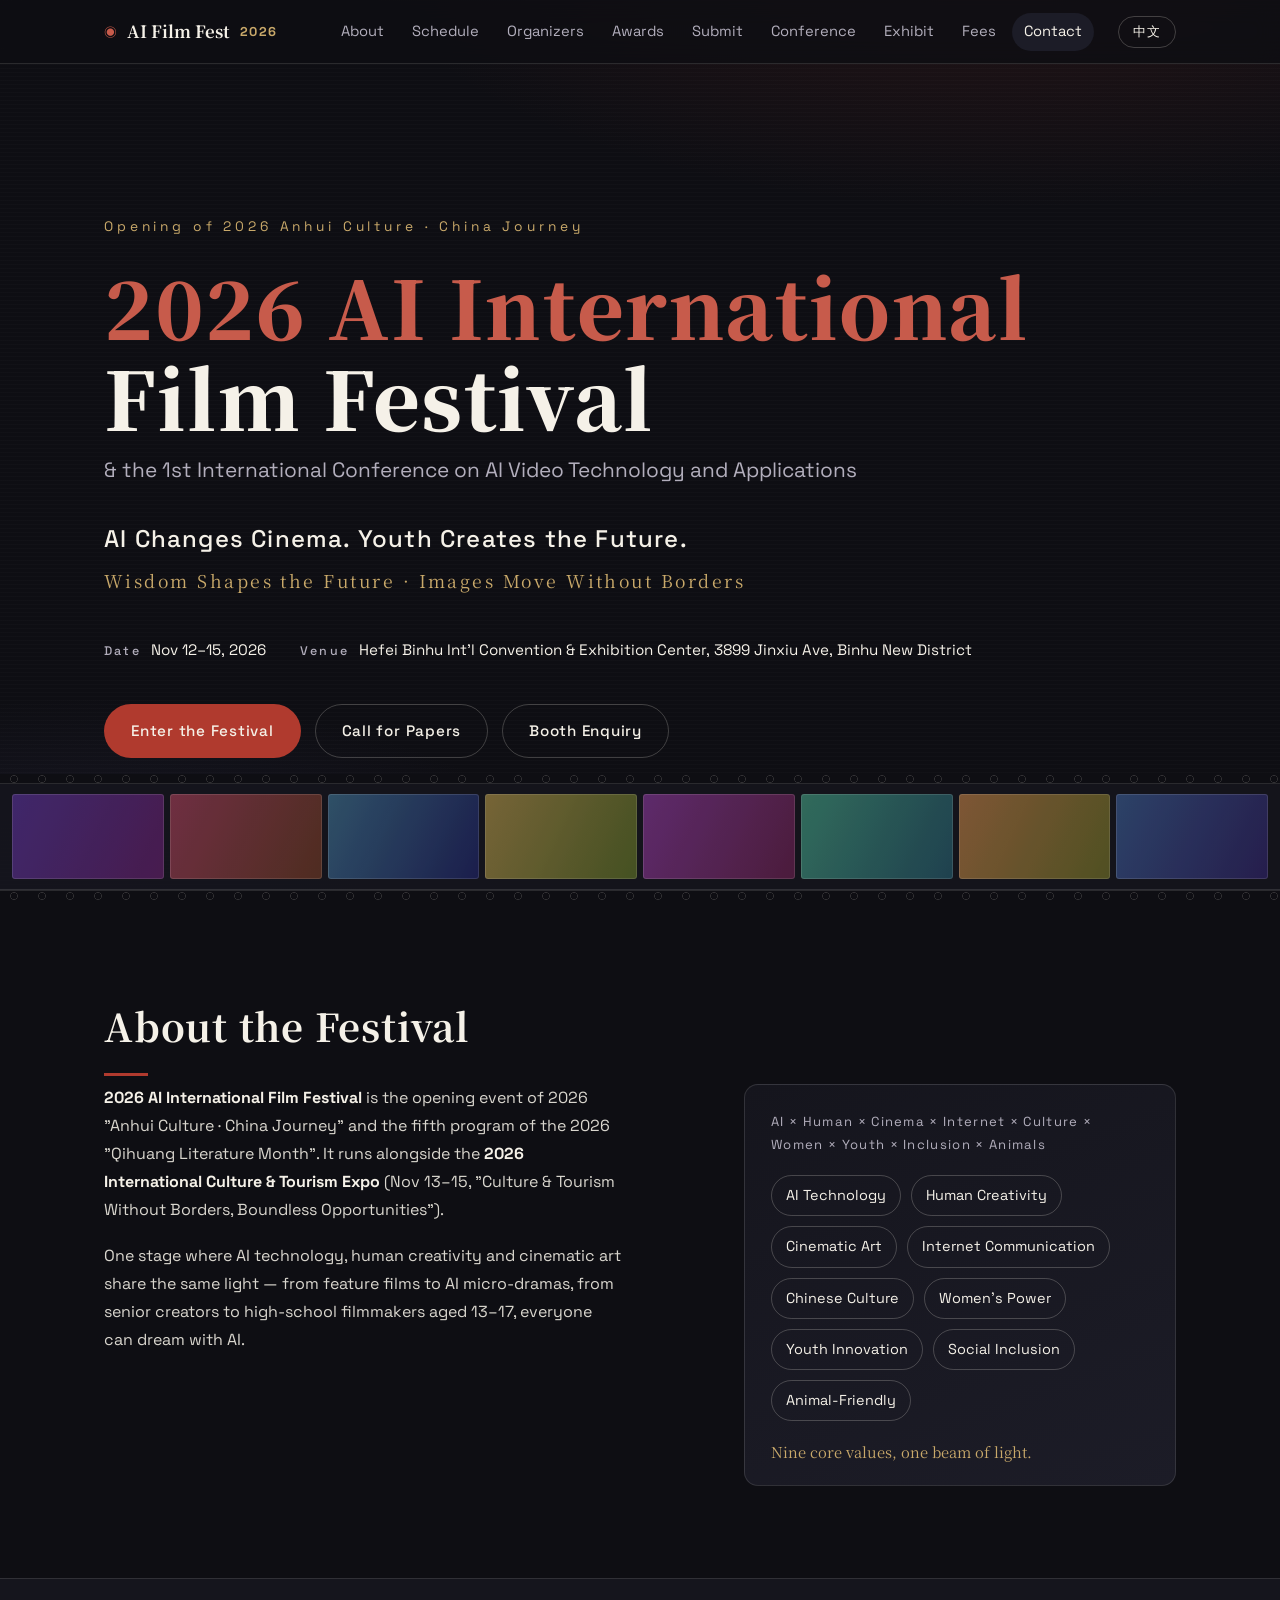
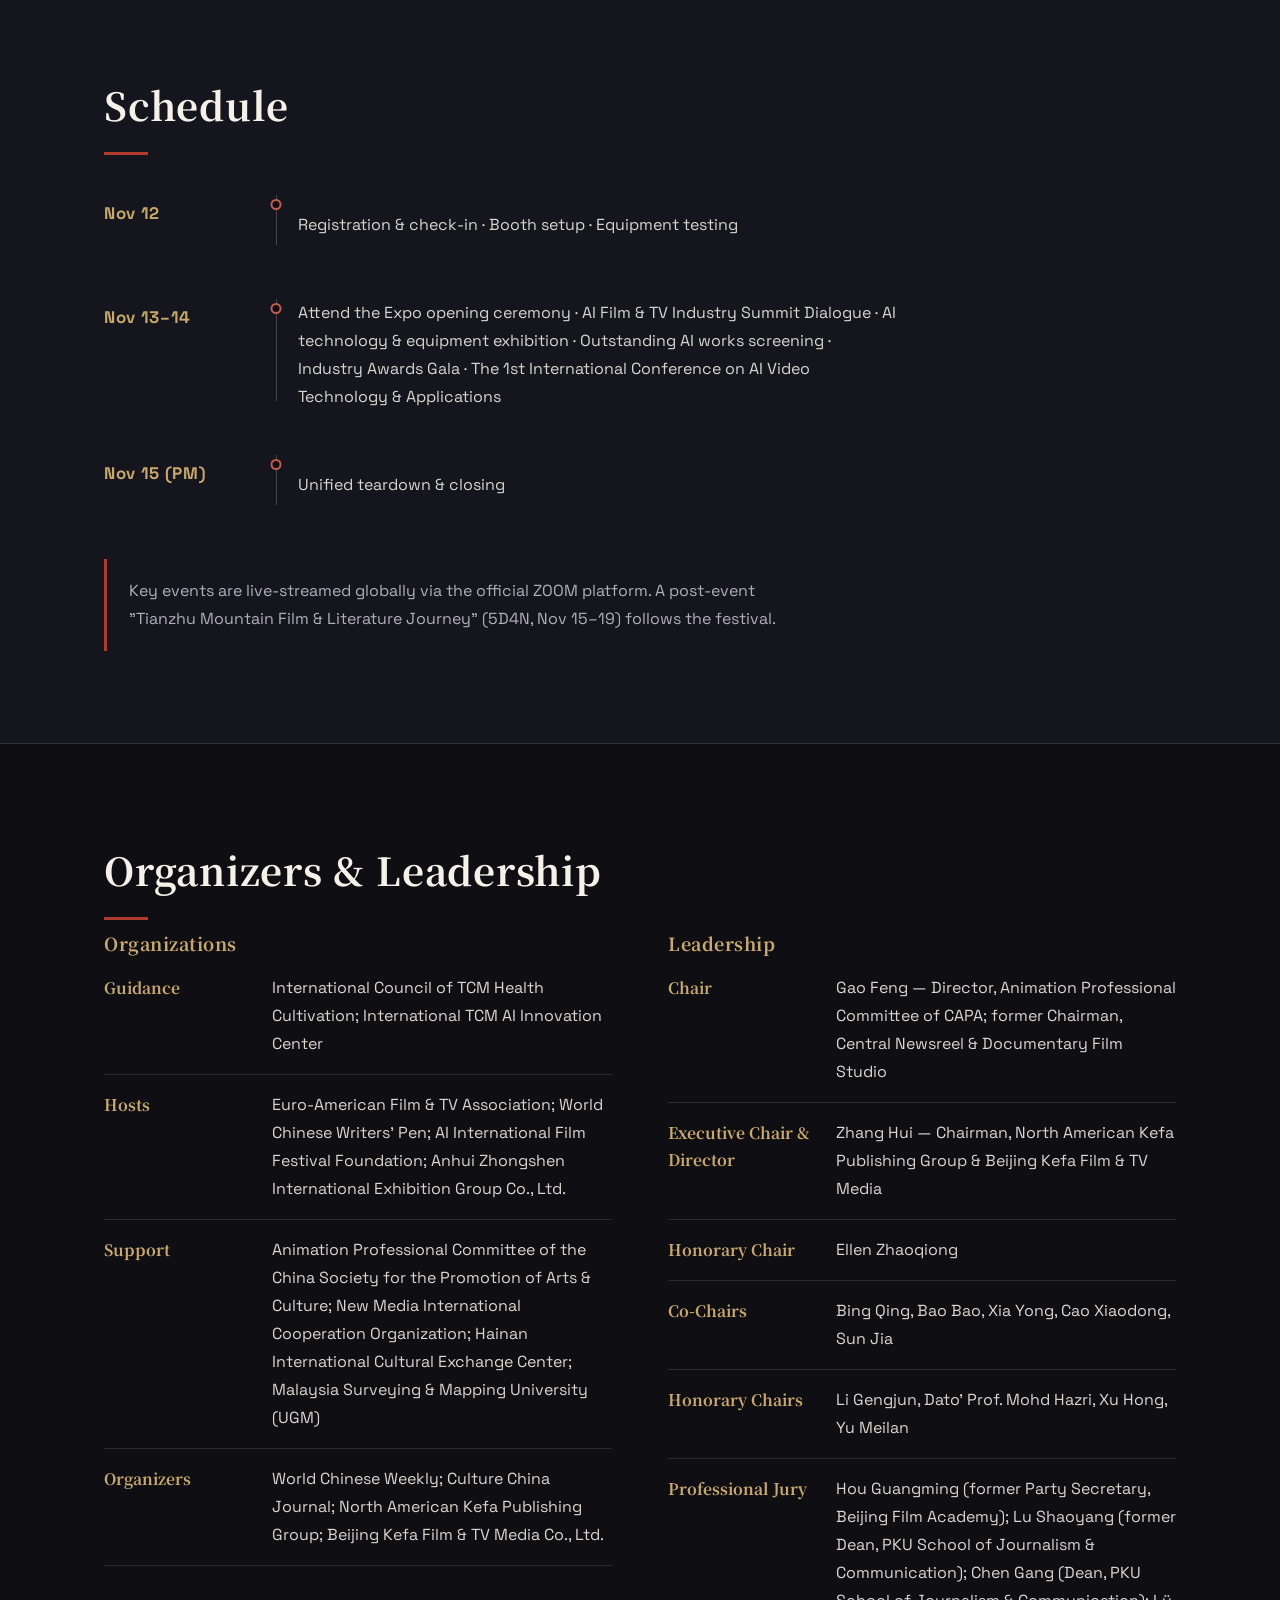
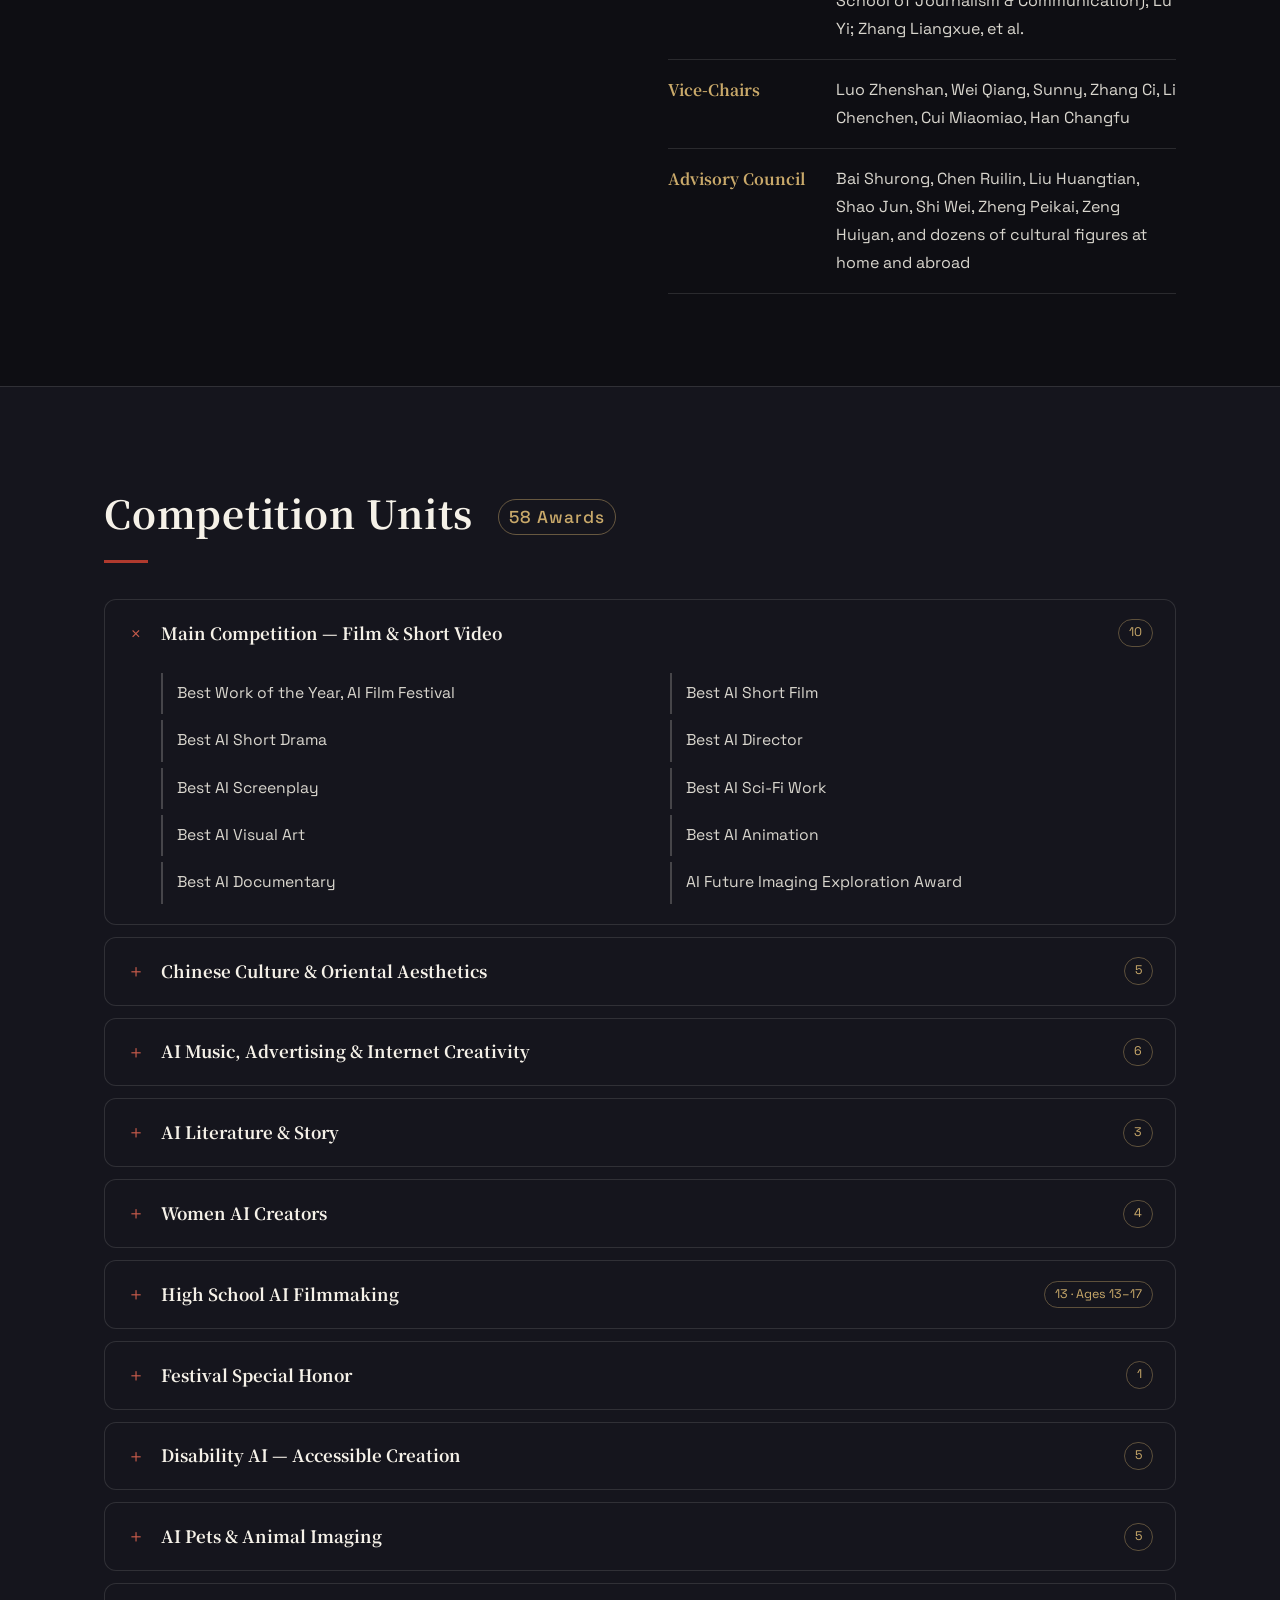
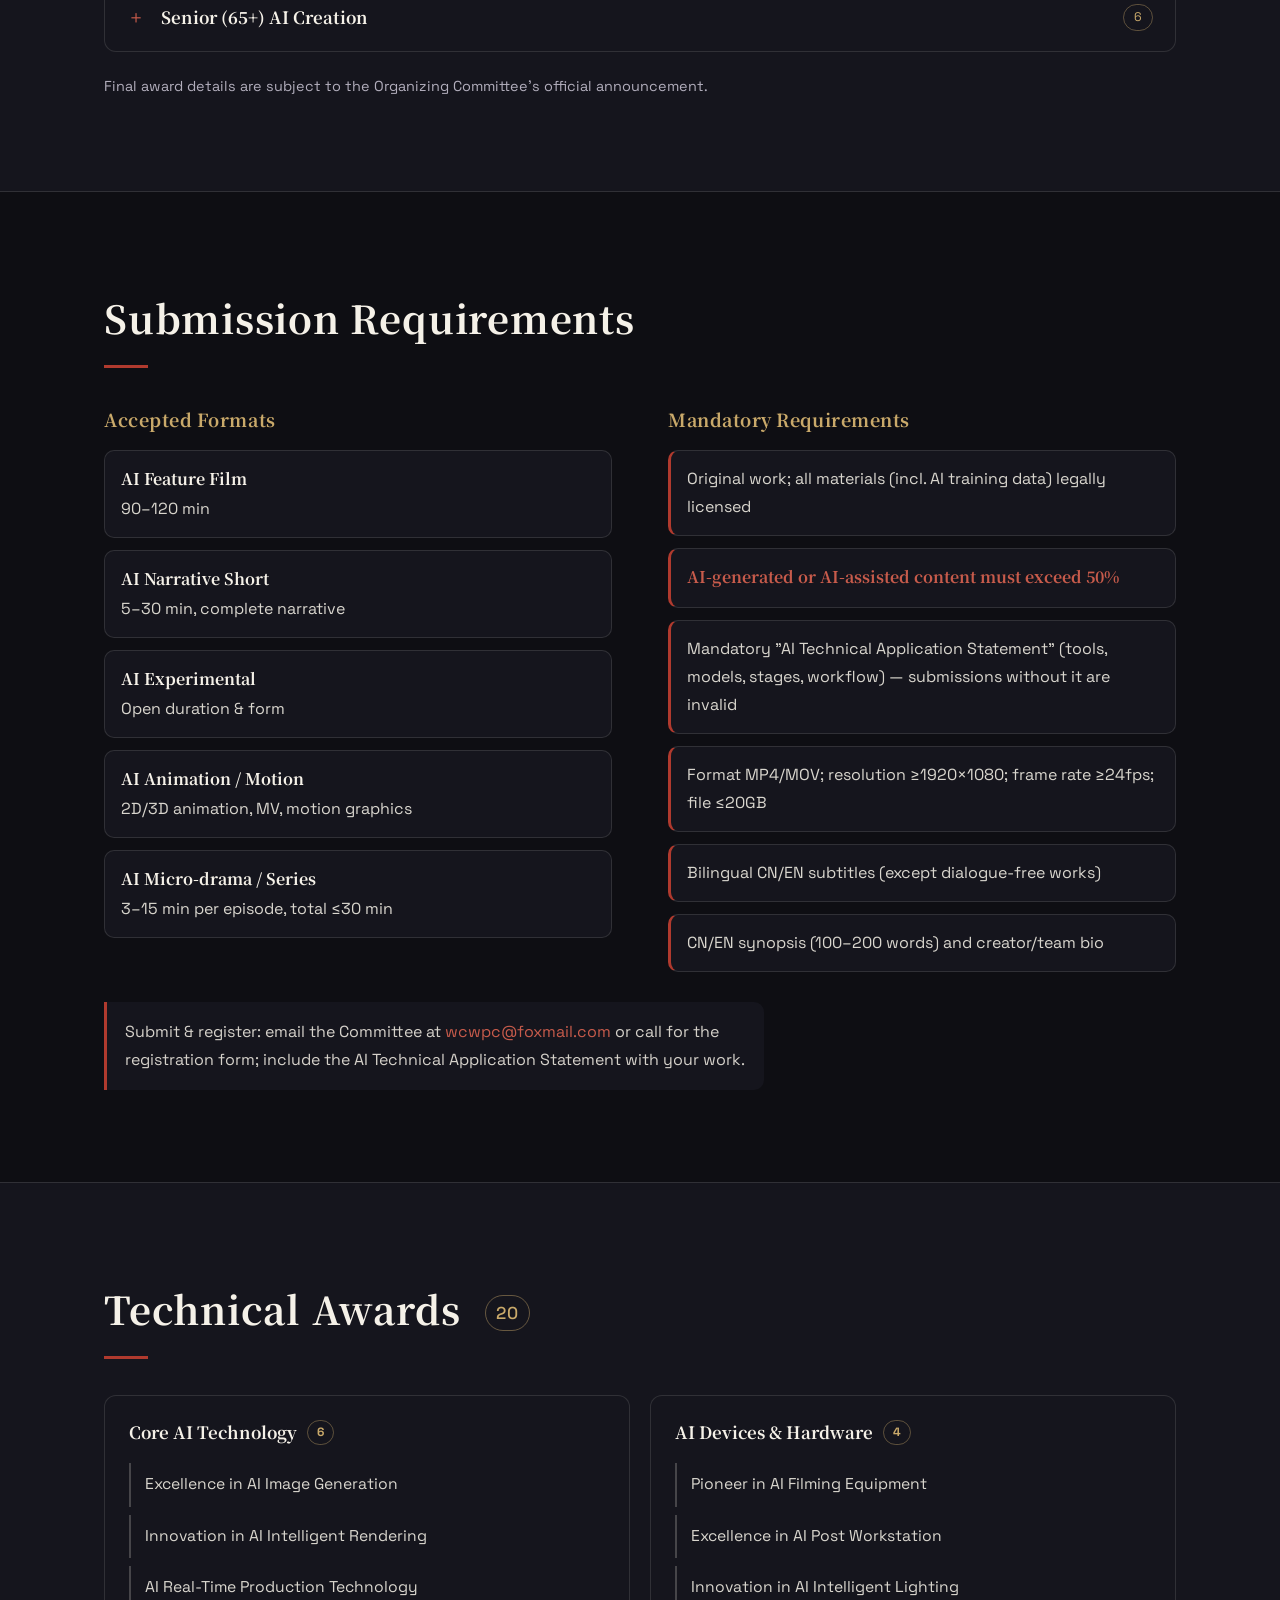
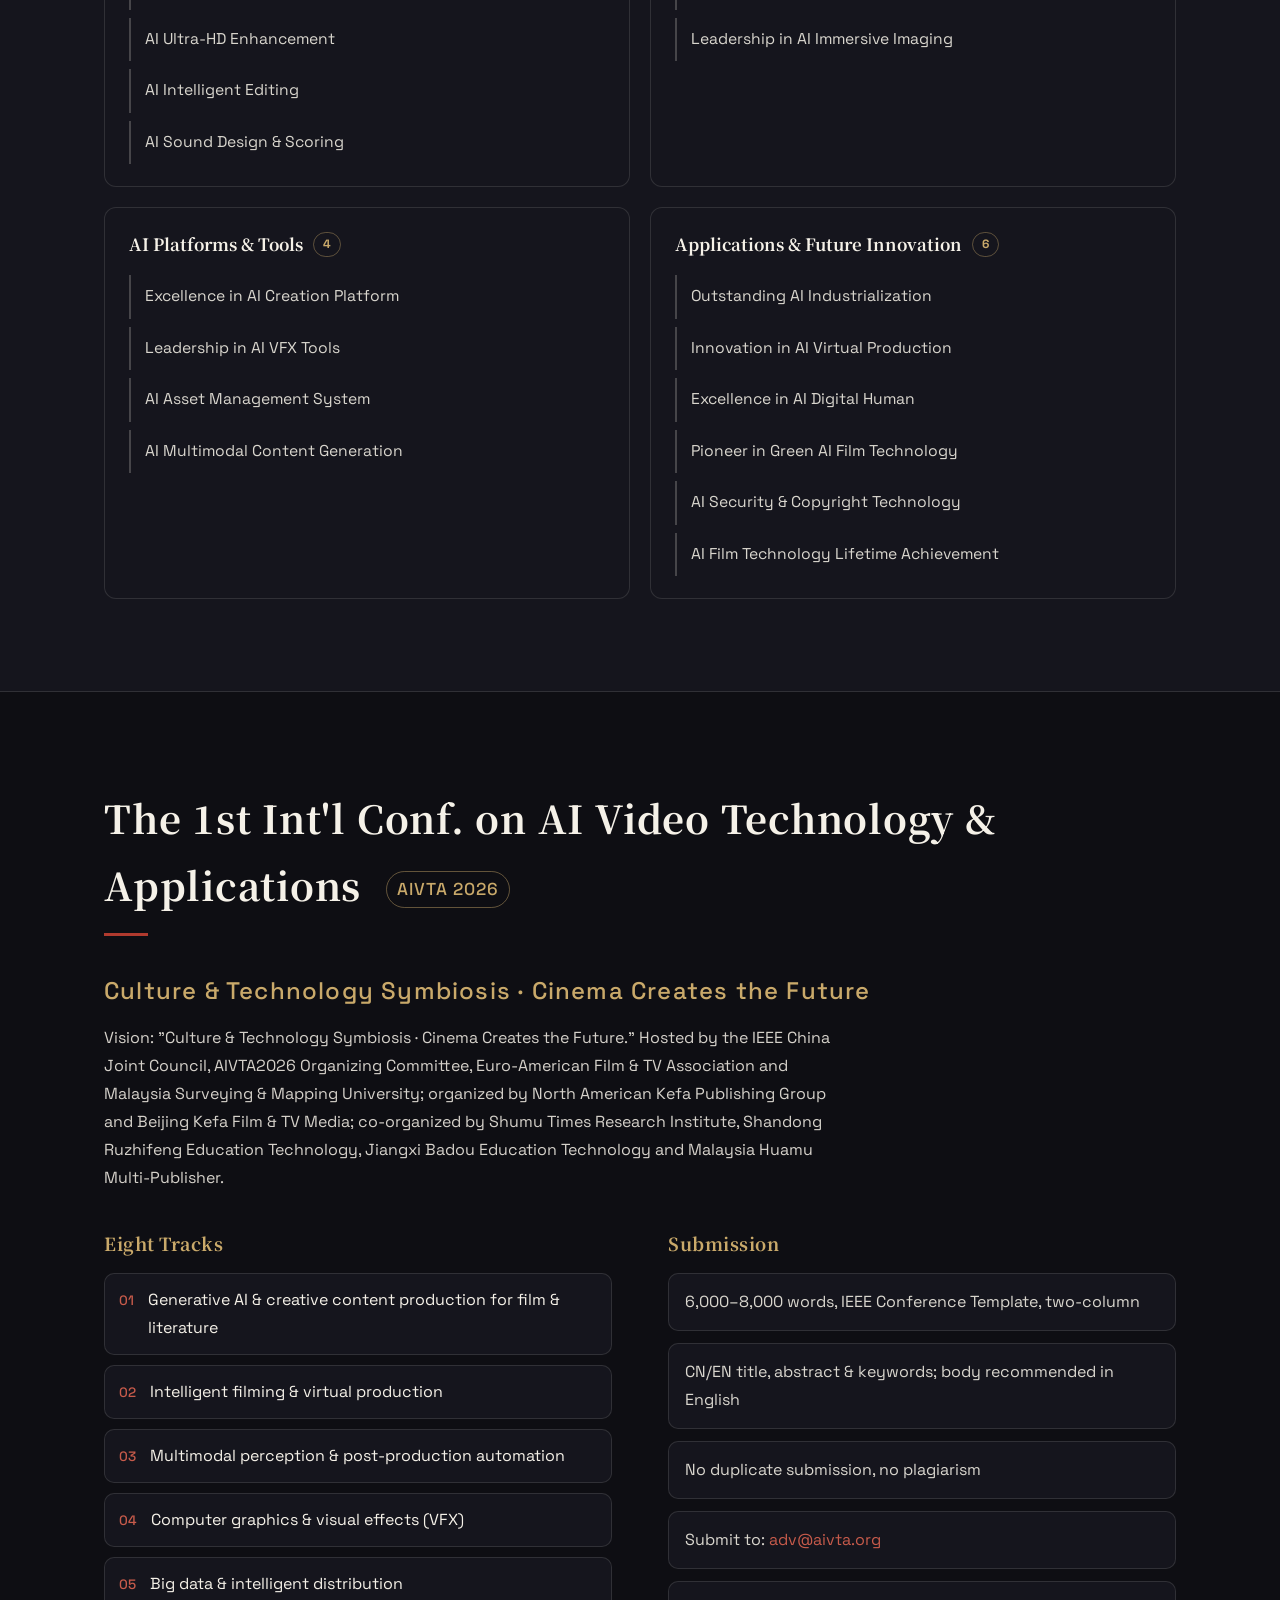
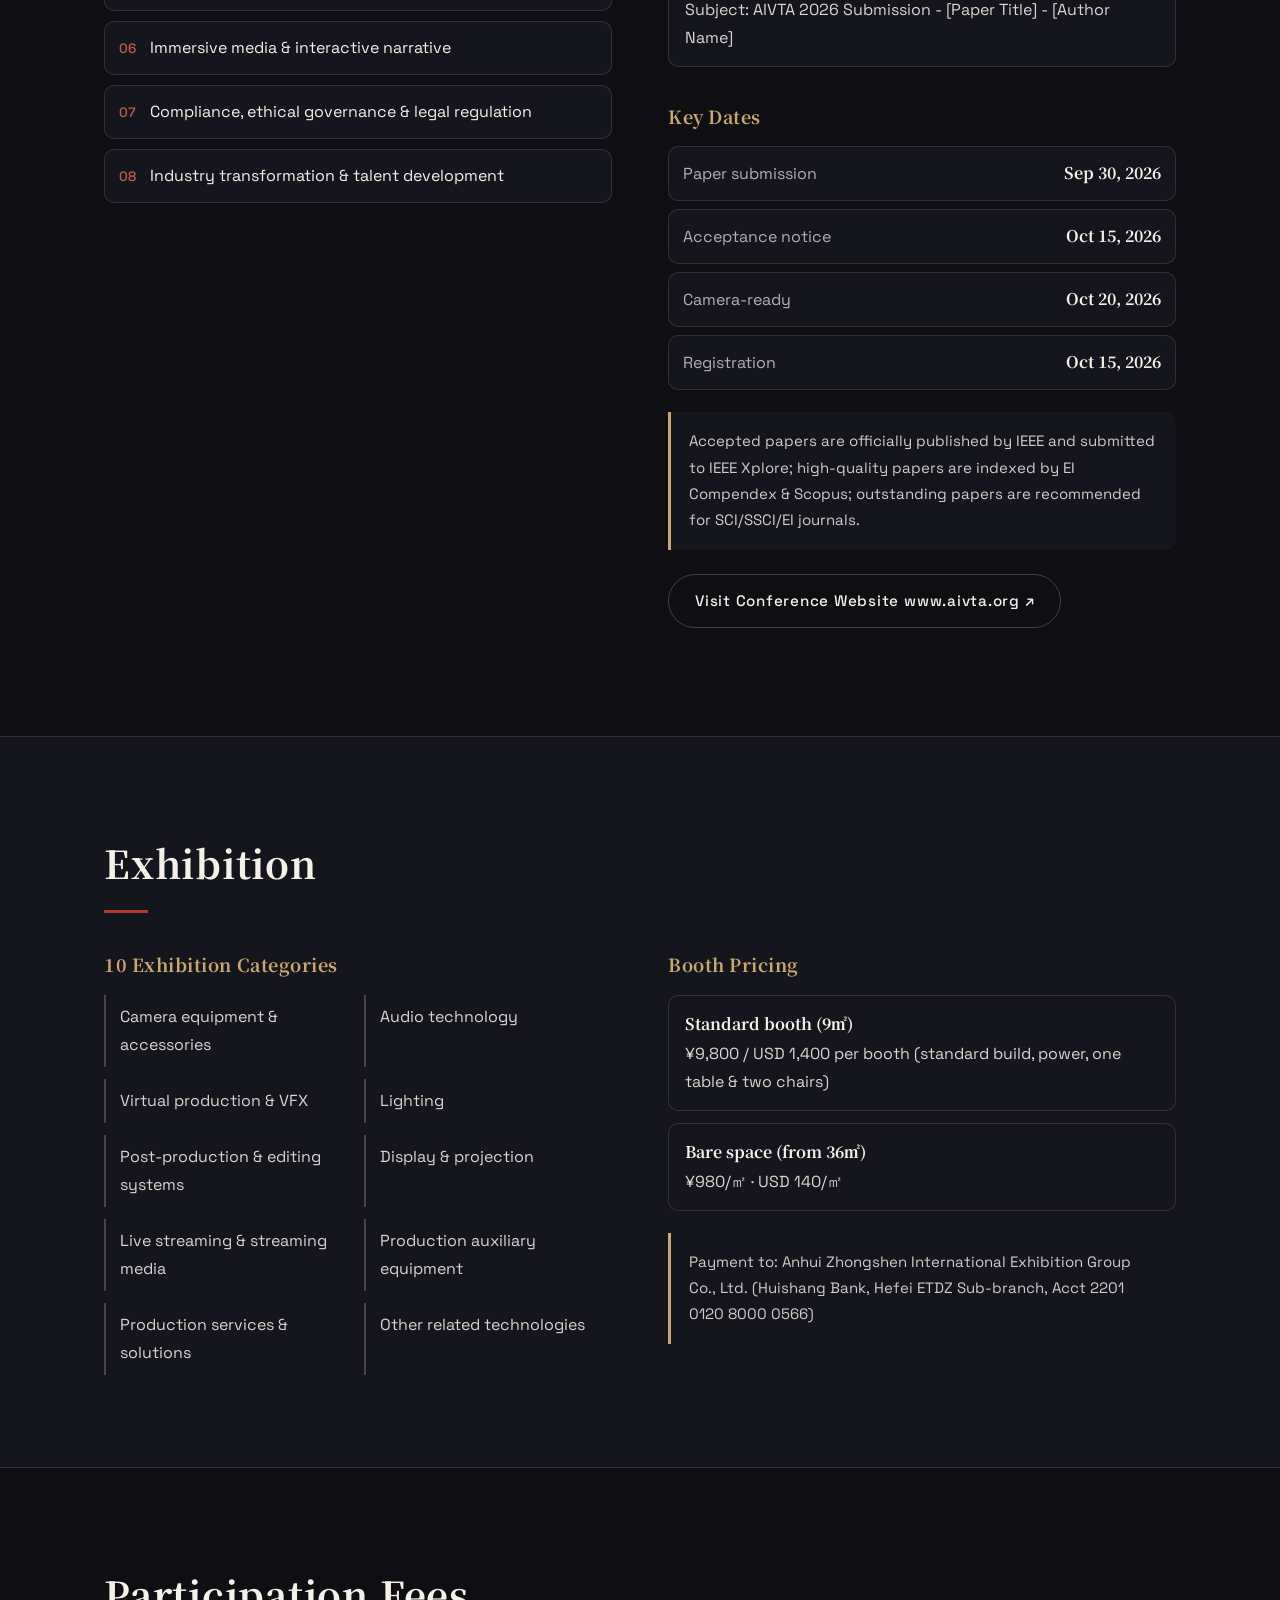
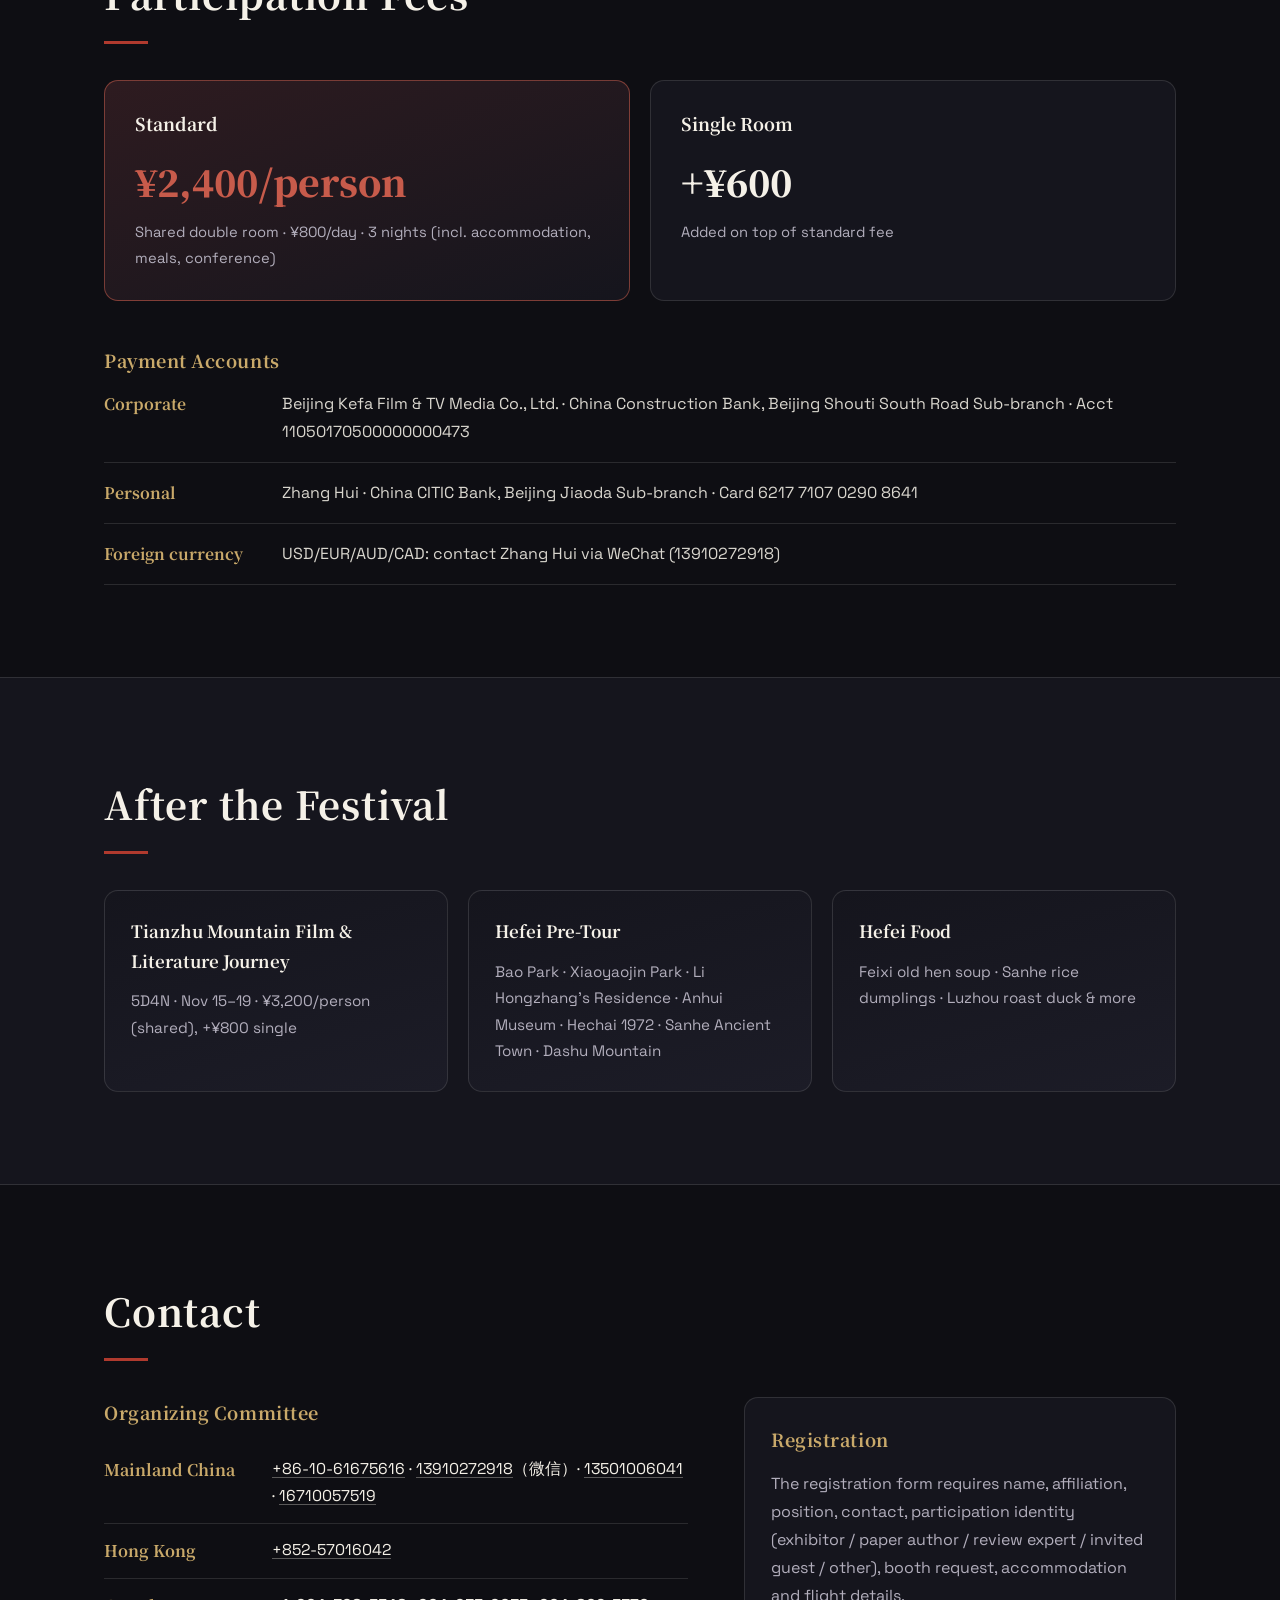
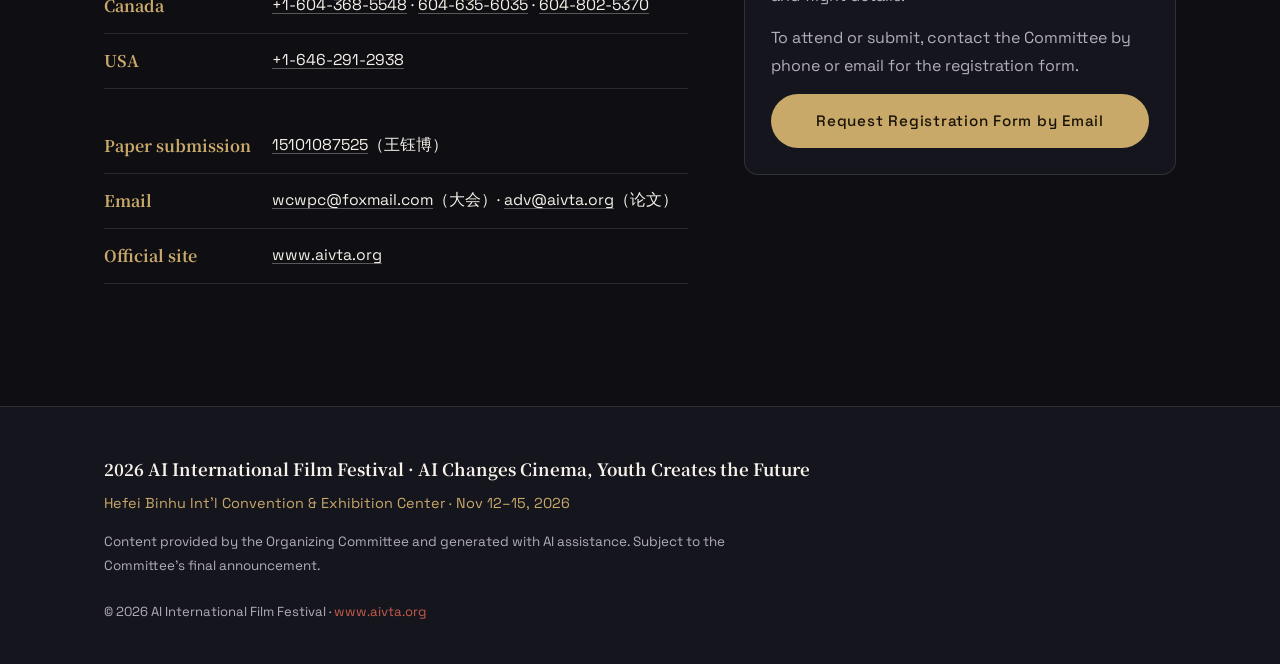
==== commit 5a4f156c: "feat: 分享卡片、SEO 结构化数据与转化路径完善 - OG/Twitter 分享卡片 + 程序生成的 1200x630 海报图（.make_og.py，品牌色纯绘制） - favicon（内联 " ====
--- a/index.html
+++ b/index.html
@@ -5,9 +5,72 @@
 <meta name="viewport" content="width=device-width, initial-scale=1">
 <title>2026 AI国际影展 · AI International Film Festival</title>
 <meta name="description" content="2026AI国际影展暨首届AI视频技术及应用国际会议 · 智绘未来·影动无界 · 2026.11.12–11.15 合肥滨湖国际会展中心">
+
+<!-- Favicon -->
+<link rel="icon" href="data:image/svg+xml,%3Csvg xmlns='http://www.w3.org/2000/svg' viewBox='0 0 100 100'%3E%3Crect width='100' height='100' rx='20' fill='%230E0E13'/%3E%3Crect x='17' y='27' width='66' height='46' rx='7' fill='none' stroke='%23B03A2E' stroke-width='7'/%3E%3Ccircle cx='50' cy='50' r='9' fill='%23C9A96A'/%3E%3C/svg%3E">
+
+<!-- Open Graph / 微信分享卡片 -->
+<meta property="og:type" content="website">
+<meta property="og:site_name" content="AI国际影展 · AI International Film Festival">
+<meta property="og:title" content="2026 AI国际影展 · AI International Film Festival">
+<meta property="og:description" content="2026AI国际影展暨首届AI视频技术及应用国际会议 · 智绘未来·影动无界 · 2026.11.12–11.15 合肥滨湖国际会展中心">
+<meta property="og:url" content="https://aixff.org/">
+<meta property="og:image" content="https://aixff.org/assets/og-poster.png">
+<meta property="og:image:width" content="1200">
+<meta property="og:image:height" content="630">
+<meta property="og:locale" content="zh_CN">
+<meta property="og:locale:alternate" content="en_US">
+<meta name="twitter:card" content="summary_large_image">
+<meta name="twitter:title" content="2026 AI International Film Festival · AI国际影展">
+<meta name="twitter:description" content="AI Changes Cinema. Youth Creates the Future. · Nov 12–15, 2026 · Hefei Binhu Int'l Convention &amp; Exhibition Center">
+<meta name="twitter:image" content="https://aixff.org/assets/og-poster.png">
+
+<!-- 结构化数据：Event（供 Google 富摘要） -->
+<script type="application/ld+json">
+{
+  "@context": "https://schema.org",
+  "@type": "Event",
+  "name": "2026AI国际影展 · 2026 AI International Film Festival",
+  "alternateName": "首届AI视频技术及应用国际会议（AIVTA 2026）",
+  "description": "2026AI国际影展暨首届AI视频技术及应用国际会议，主题「智绘未来·影动无界」。从院线长片到AI微短剧，从银龄创作者到13–17岁高中生，人人皆可“以AI造梦”。同期举办2026国际文旅博览会。",
+  "startDate": "2026-11-12",
+  "endDate": "2026-11-15",
+  "eventStatus": "https://schema.org/EventScheduled",
+  "eventAttendanceMode": "https://schema.org/OfflineEventAttendanceMode",
+  "location": {
+    "@type": "Place",
+    "name": "合肥滨湖国际会展中心",
+    "address": {
+      "@type": "PostalAddress",
+      "streetAddress": "安徽省合肥市包河区滨湖新区锦绣大道3899号",
+      "addressLocality": "合肥",
+      "addressRegion": "安徽",
+      "addressCountry": "CN"
+    }
+  },
+  "organizer": [
+    { "@type": "Organization", "name": "欧美影视协会" },
+    { "@type": "Organization", "name": "世界华人作家笔会" },
+    { "@type": "Organization", "name": "AI国际电影节基金会" },
+    { "@type": "Organization", "name": "安徽中设国际会展集团有限公司" }
+  ],
+  "offers": {
+    "@type": "Offer",
+    "name": "标准参会（含住宿餐饮会务）",
+    "price": "2400",
+    "priceCurrency": "CNY",
+    "availability": "https://schema.org/InStock"
+  },
+  "url": "https://aixff.org/",
+  "sameAs": "https://www.aivta.org"
+}
+</script>
+
+<!-- 字体：非阻塞加载（中国网络访问 Google Fonts 较慢，用系统字体即时应答） -->
 <link rel="preconnect" href="https://fonts.googleapis.com">
 <link rel="preconnect" href="https://fonts.gstatic.com" crossorigin>
-<link href="https://fonts.googleapis.com/css2?family=Noto+Serif+SC:wght@500;700;900&family=Space+Grotesk:wght@400;500;700&display=swap" rel="stylesheet">
+<link href="https://fonts.googleapis.com/css2?family=Noto+Serif+SC:wght@500;700;900&family=Space+Grotesk:wght@400;500;700&display=swap" rel="stylesheet" media="print" onload="this.media='all'">
+<noscript><link href="https://fonts.googleapis.com/css2?family=Noto+Serif+SC:wght@500;700;900&family=Space+Grotesk:wght@400;500;700&display=swap" rel="stylesheet"></noscript>
 <link rel="stylesheet" href="assets/css/style.css">
 </head>
 <body>
@@ -66,7 +129,7 @@
 
     <p class="hero-meta">
       <span class="hm-item"><b class="zh">时间</b><b class="en" hidden>Date</b> <span class="zh">2026年11月12日—15日</span><span class="en" hidden>Nov 12–15, 2026</span></span>
-      <span class="hm-item"><b class="zh">地点</b><b class="en" hidden>Venue</b> <span class="zh">合肥滨湖国际会展中心</span><span class="en" hidden>Hefei Binhu International Convention &amp; Exhibition Center</span></span>
+      <span class="hm-item"><b class="zh">地点</b><b class="en" hidden>Venue</b> <span class="zh">合肥滨湖国际会展中心（滨湖新区锦绣大道3899号）</span><span class="en" hidden>Hefei Binhu Int'l Convention &amp; Exhibition Center, 3899 Jinxiu Ave, Binhu New District</span></span>
     </p>
 
     <div class="hero-cta">
@@ -385,6 +448,10 @@
         </ul>
       </div>
     </div>
+    <p class="submit-channel">
+      <span class="zh">投稿与报名：请邮件联系组委会 <a href="mailto:wcwpc@foxmail.com">wcwpc@foxmail.com</a>，或致电索取报名回执；参赛作品请随稿附《AI技术应用说明文档》。</span>
+      <span class="en" hidden>Submit &amp; register: email the Committee at <a href="mailto:wcwpc@foxmail.com">wcwpc@foxmail.com</a> or call for the registration form; include the AI Technical Application Statement with your work.</span>
+    </p>
   </div>
 </section>
 
@@ -474,12 +541,15 @@
         </ul>
         <h3 class="sub-title sub-title-gap"><span class="zh">关键时间节点</span><span class="en" hidden">Key Dates</span></h3>
         <ul class="deadlines">
-          <li><span class="zh">论文投稿截止</span><span class="en" hidden>Paper submission</span> <b><span class="zh">2026年9月31日</span><span class="en" hidden">Sep 31, 2026</span></b></li>
+          <li><span class="zh">论文投稿截止</span><span class="en" hidden>Paper submission</span> <b><span class="zh">2026年9月30日</span><span class="en" hidden">Sep 30, 2026</span></b></li>
           <li><span class="zh">录用通知发出</span><span class="en" hidden>Acceptance notice</span> <b><span class="zh">2026年10月15日</span><span class="en" hidden">Oct 15, 2026</span></b></li>
           <li><span class="zh">最终版提交截止</span><span class="en" hidden>Camera-ready</span> <b><span class="zh">2026年10月20日</span><span class="en" hidden">Oct 20, 2026</span></b></li>
           <li><span class="zh">会议注册截止</span><span class="en" hidden>Registration</span> <b><span class="zh">2026年10月15日</span><span class="en" hidden">Oct 15, 2026</span></b></li>
         </ul>
         <p class="publish-note"><span class="zh">录用论文由IEEE正式出版并提交IEEE Xplore检索；高质量论文获EI Compendex与Scopus双核心收录；优秀论文推荐至SCI/SSCI/EI源刊发表。</span><span class="en" hidden">Accepted papers are officially published by IEEE and submitted to IEEE Xplore; high-quality papers are indexed by EI Compendex &amp; Scopus; outstanding papers are recommended for SCI/SSCI/EI journals.</span></p>
+        <p class="conference-cta">
+          <a class="btn btn-ghost" href="https://www.aivta.org" rel="noopener" target="_blank"><span class="zh">访问会议官网 www.aivta.org ↗</span><span class="en" hidden>Visit Conference Website www.aivta.org ↗</span></a>
+        </p>
       </div>
     </div>
   </div>
@@ -581,13 +651,13 @@
       <div>
         <h3 class="sub-title"><span class="zh">大会组委会</span><span class="en" hidden">Organizing Committee</span></h3>
         <dl class="contact-list">
-          <div><dt><span class="zh">中国内地</span><span class="en" hidden">Mainland China</span></dt><dd>+86-10-61675616 · 13910272918（微信）· 13501006041 · 16710057519</dd></div>
-          <div><dt><span class="zh">中国香港</span><span class="en" hidden">Hong Kong</span></dt><dd>+852-57016042</dd></div>
-          <div><dt><span class="zh">加拿大</span><span class="en" hidden">Canada</span></dt><dd>+1-604-368-5548 · 604-635-6035 · 604-802-5370</dd></div>
-          <div><dt><span class="zh">美国</span><span class="en" hidden">USA</span></dt><dd>+1-646-291-2938</dd></div>
+          <div><dt><span class="zh">中国内地</span><span class="en" hidden">Mainland China</span></dt><dd><a href="tel:+861061675616">+86-10-61675616</a> · <a href="tel:+8613910272918">13910272918</a>（微信）· <a href="tel:+8613501006041">13501006041</a> · <a href="tel:+8616710057519">16710057519</a></dd></div>
+          <div><dt><span class="zh">中国香港</span><span class="en" hidden">Hong Kong</span></dt><dd><a href="tel:+85257016042">+852-57016042</a></dd></div>
+          <div><dt><span class="zh">加拿大</span><span class="en" hidden">Canada</span></dt><dd><a href="tel:+16043685548">+1-604-368-5548</a> · <a href="tel:+16046356035">604-635-6035</a> · <a href="tel:+16048025370">604-802-5370</a></dd></div>
+          <div><dt><span class="zh">美国</span><span class="en" hidden">USA</span></dt><dd><a href="tel:+16462912938">+1-646-291-2938</a></dd></div>
         </dl>
         <dl class="contact-list">
-          <div><dt><span class="zh">论文投稿咨询</span><span class="en" hidden">Paper submission</span></dt><dd>15101087525（王钰博）</dd></div>
+          <div><dt><span class="zh">论文投稿咨询</span><span class="en" hidden">Paper submission</span></dt><dd><a href="tel:+8615101087525">15101087525</a>（王钰博）</dd></div>
           <div><dt><span class="zh">电邮</span><span class="en" hidden">Email</span></dt><dd><a href="mailto:wcwpc@foxmail.com">wcwpc@foxmail.com</a>（大会）· <a href="mailto:adv@aivta.org">adv@aivta.org</a>（论文）</dd></div>
           <div><dt><span class="zh">会议官网</span><span class="en" hidden">Official site</span></dt><dd><a href="https://www.aivta.org" rel="noopener" target="_blank">www.aivta.org</a></dd></div>
         </dl>
@@ -597,6 +667,11 @@
         <h3 class="sub-title"><span class="zh">报名回执</span><span class="en" hidden">Registration</span></h3>
         <p><span class="zh">报名回执表需填写姓名、单位、职务、联系方式、参会身份（参展商 / 论文作者 / 评审专家 / 特邀嘉宾 / 其他）、是否需要展位、住宿方式、航班信息等。</span><span class="en" hidden">The registration form requires name, affiliation, position, contact, participation identity (exhibitor / paper author / review expert / invited guest / other), booth request, accommodation and flight details.</span></p>
         <p><span class="zh">参会或投稿，请致电或邮件联系组委会索取报名回执。</span><span class="en" hidden">To attend or submit, contact the Committee by phone or email for the registration form.</span></p>
+        <p class="reg-cta">
+          <a class="btn btn-gold" href="mailto:wcwpc@foxmail.com?subject=%E9%98%BFAI%E5%9B%BD%E9%99%85%E5%BD%B1%E5%B1%95%E6%8A%A5%E5%90%8D%E5%9B%9E%E6%89%A7%20-%20AIFF2026%20Registration&body=%E5%A7%93%E5%90%8D%2FName%3A%0A%E5%8D%95%E4%BD%8D%2FAffiliation%3A%0A%E8%81%8C%E5%8A%A1%2FPosition%3A%0A%E8%81%94%E7%B3%BB%E6%96%B9%E5%BC%8F%2FContact%3A%0A%E5%8F%82%E4%BC%9A%E8%BA%AB%E4%BB%BD%2FRole%EF%BC%88%E5%8F%82%E5%B1%95%E5%95%86%2F%E8%AE%BA%E6%96%87%E4%BD%9C%E8%80%85%2F%E8%AF%84%E5%AE%A1%E4%B8%93%E5%AE%B6%2F%E7%89%B9%E9%82%80%E5%98%89%E5%AE%BE%2F%E5%85%B6%E4%BB%96%EF%BC%89%3A%0A%E6%98%AF%E5%90%A6%E9%9C%80%E8%A6%81%E5%B1%95%E4%BD%8D%2FBooth%3A%0A%E4%BD%8F%E5%AE%BF%E6%96%B9%E5%BC%8F%2FAccommodation%3A%0A%E8%88%AA%E7%8F%AD%E4%BF%A1%E6%81%AF%2FFlight%3A">
+            <span class="zh">一键索取报名回执（邮件）</span><span class="en" hidden>Request Registration Form by Email</span>
+          </a>
+        </p>
       </div>
     </div>
   </div>
--- a/assets/css/style.css
+++ b/assets/css/style.css
@@ -9,7 +9,7 @@
   --bg-2: #15151D;
   --bg-3: #1C1C27;
   --paper: #F5F1E8;
-  --muted: #A6A2B0;
+  --muted: #B2AEBC;
   --red: #B03A2E;
   --red-hi: #C75B4B;
   --gold: #C9A96A;
@@ -239,6 +239,10 @@
 .btn-red:hover { background: var(--red-hi); }
 .btn-ghost { border-color: var(--line-strong); color: var(--paper); }
 .btn-ghost:hover { border-color: var(--red-hi); color: var(--red-hi); }
+.btn-gold { background: var(--gold); color: #191206; }
+.btn-gold:hover { background: color-mix(in srgb, var(--gold) 86%, #fff); }
+.reg-cta { margin: 20px 0 0; }
+.reg-cta .btn { width: 100%; text-align: center; }
 
 /* ---------- Film strip ---------- */
 .filmstrip {
@@ -427,7 +431,7 @@
   padding: 7px 0 7px 14px;
   border-left: 2px solid var(--line-strong);
   color: color-mix(in srgb, var(--paper) 88%, var(--bg));
-  font-size: 0.95rem;
+  font-size: 0.98rem;
 }
 .award-list li:hover { border-left-color: var(--red-hi); }
 .awards-note { margin: 22px 0 0; color: var(--muted); font-size: 0.9rem; }
@@ -474,7 +478,7 @@
   padding: 8px 0 8px 14px;
   border-left: 2px solid var(--line-strong);
   color: color-mix(in srgb, var(--paper) 88%, var(--bg));
-  font-size: 0.94rem;
+  font-size: 0.98rem;
 }
 
 /* ---------- Conference ---------- */
@@ -525,6 +529,18 @@
   font-size: 0.94rem;
   max-width: 66ch;
 }
+.conference-cta { margin-top: 24px; }
+.conference-cta .btn { padding-left: 26px; padding-right: 26px; }
+.submit-channel {
+  margin: 30px 0 0;
+  padding: 16px 18px;
+  border-left: 3px solid var(--red);
+  background: var(--bg-2);
+  border-radius: 0 10px 10px 0;
+  color: color-mix(in srgb, var(--paper) 86%, var(--bg));
+  max-width: 66ch;
+}
+.submit-channel a { color: var(--red-hi); }
 
 /* ---------- Exhibition ---------- */
 .expo-cats { grid-template-columns: 1fr 1fr; }
@@ -566,6 +582,8 @@
 .contact-list > div { display: grid; grid-template-columns: 150px 1fr; gap: 18px; padding: 13px 0; border-bottom: 1px solid var(--line); }
 .contact-list dt { font-family: var(--serif); font-weight: 700; color: var(--gold); }
 .contact-list dd { margin: 0; color: var(--paper); font-size: 0.98rem; }
+.contact-list dd a { color: var(--paper); text-decoration: underline; text-underline-offset: 3px; text-decoration-color: color-mix(in srgb, var(--paper) 32%, transparent); }
+.contact-list dd a:hover { color: var(--red-hi); }
 .register-note { border: 1px solid var(--line); border-radius: 14px; padding: 26px; background: var(--bg-2); }
 .register-note p { color: var(--muted); margin: 0 0 14px; }
 .register-note p:last-child { margin-bottom: 0; }
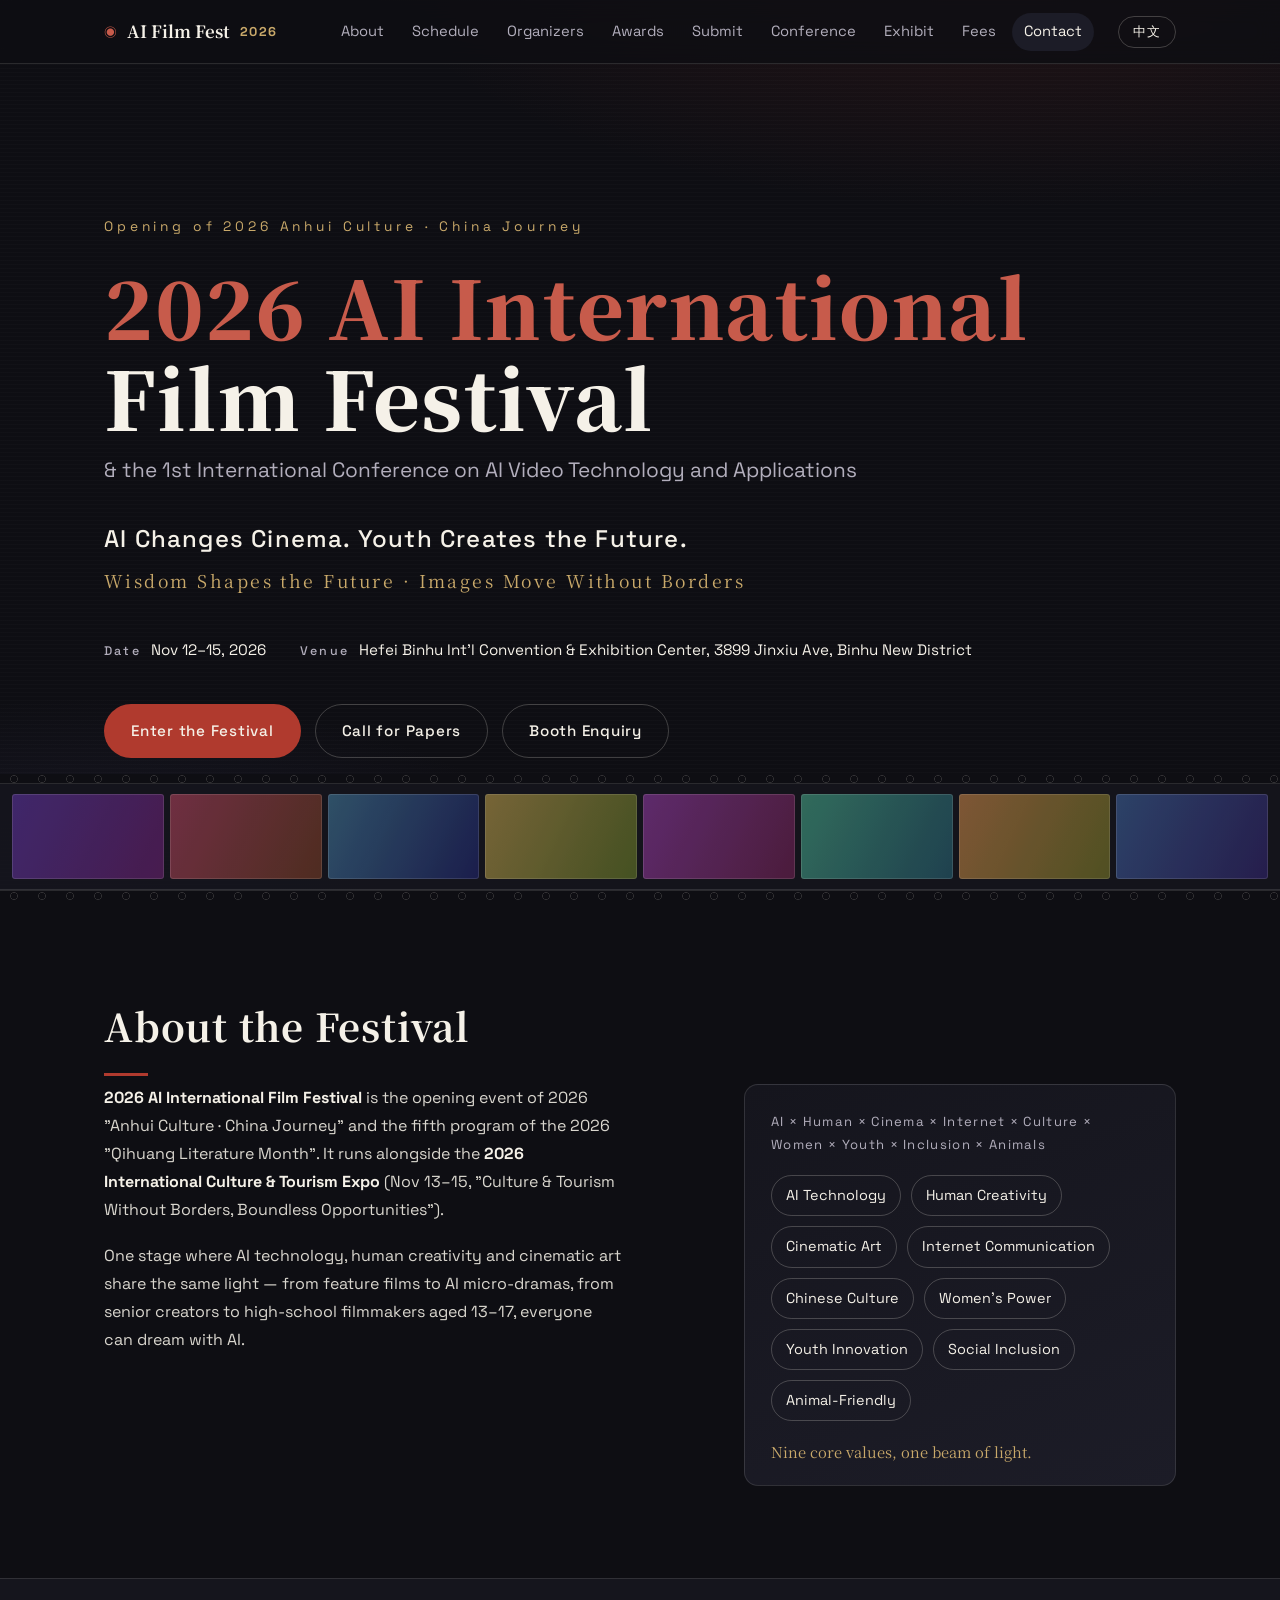
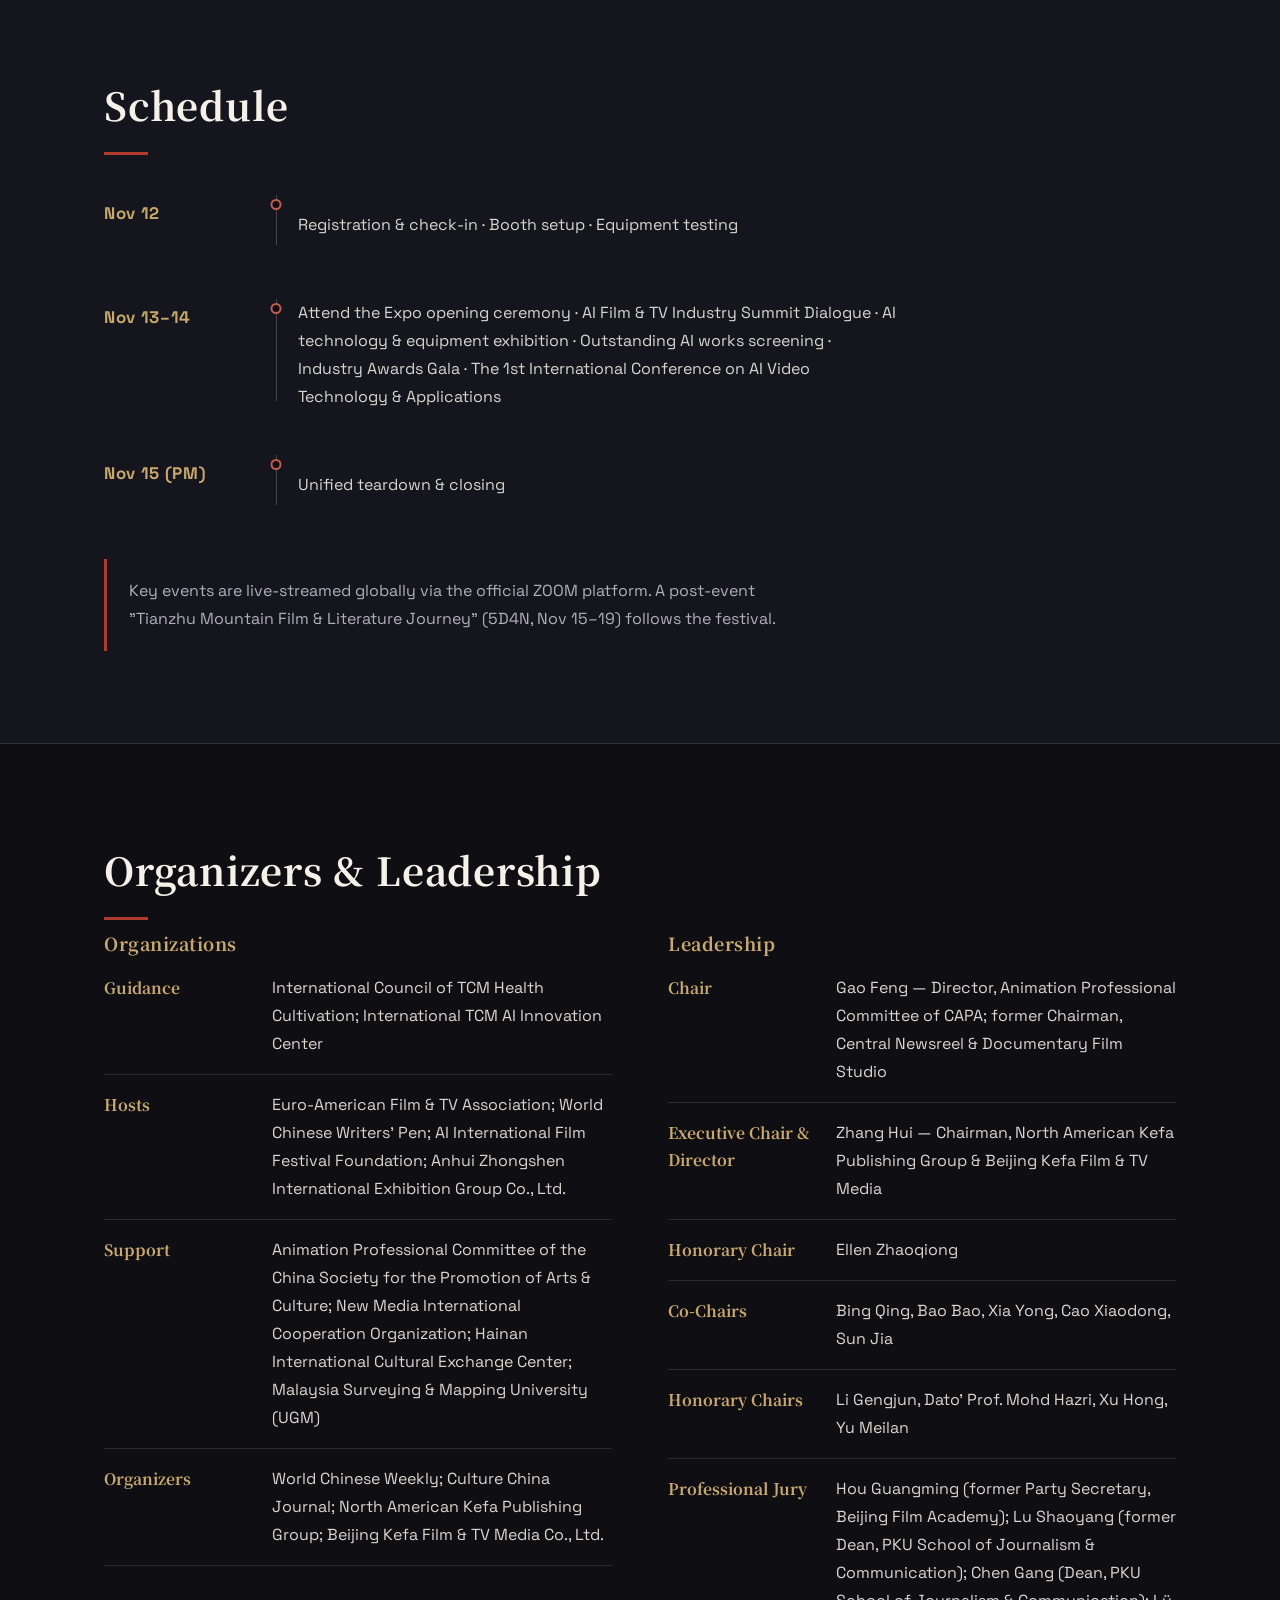
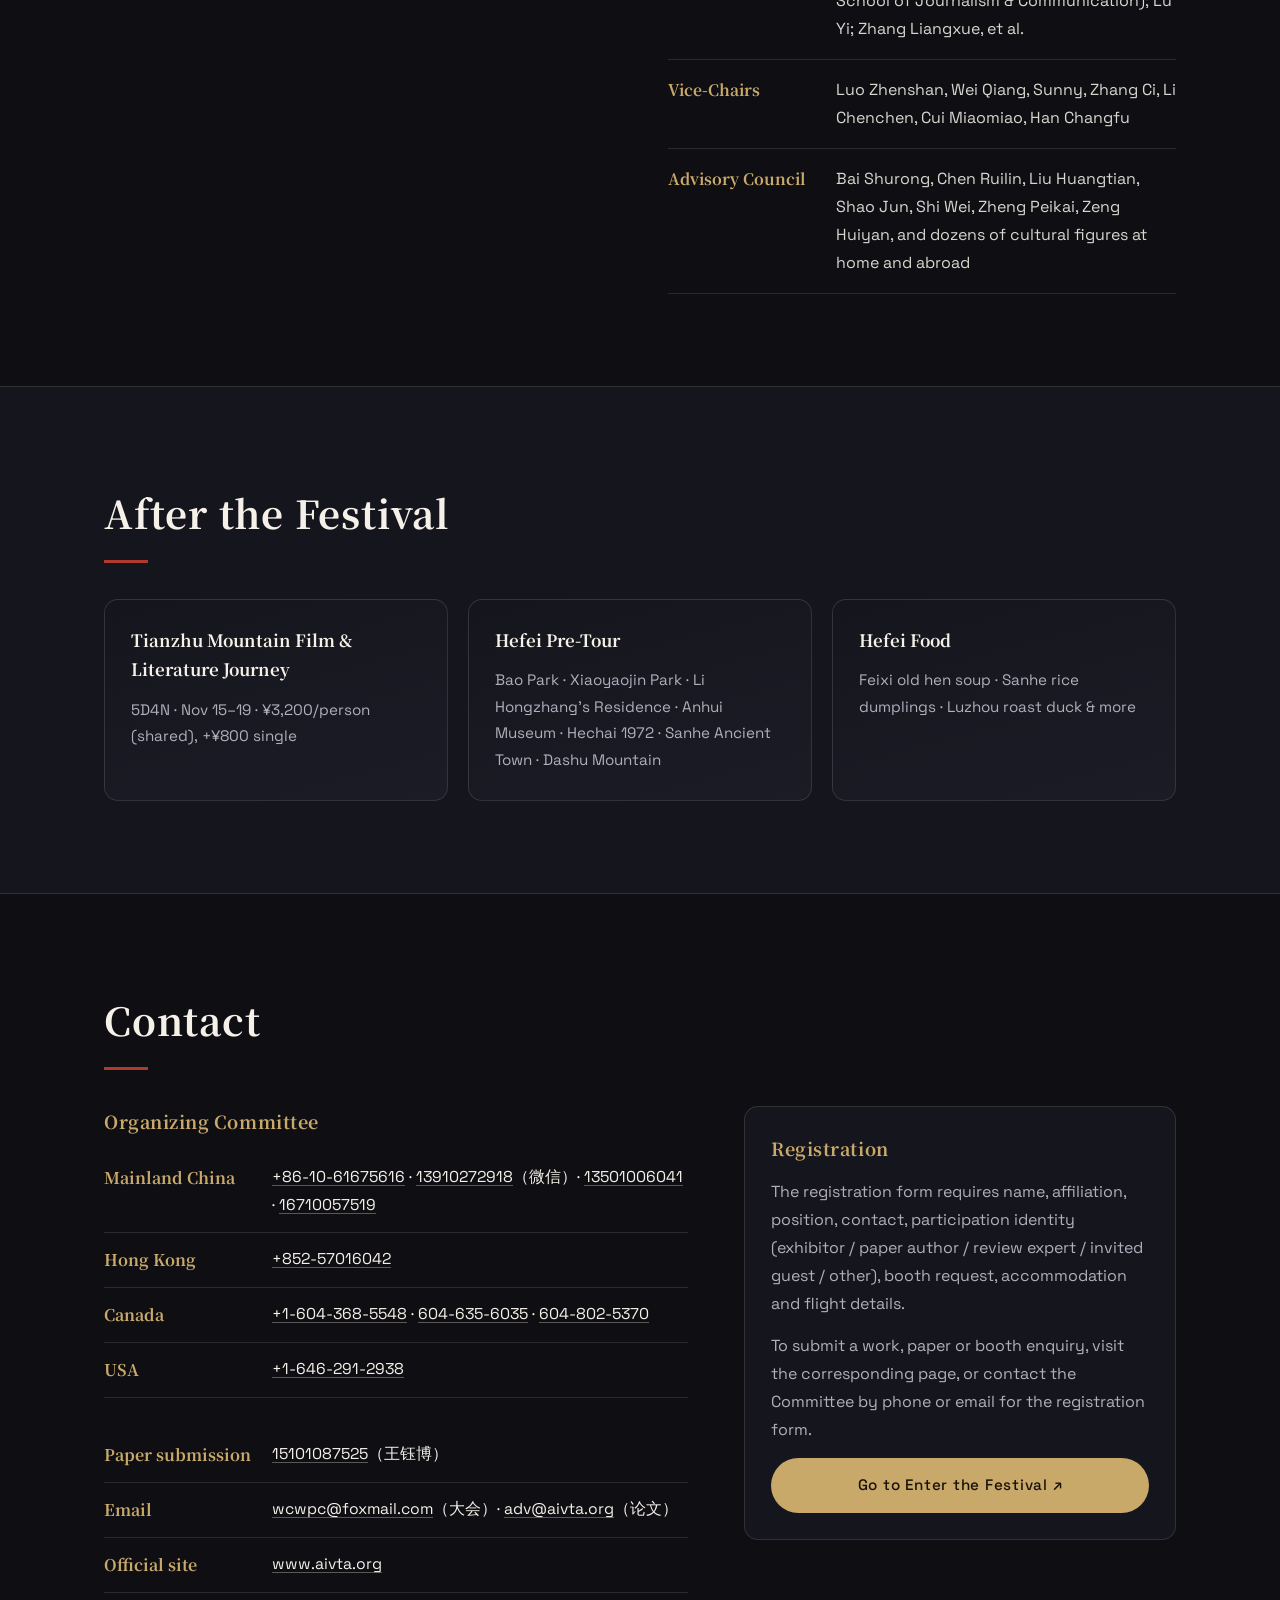
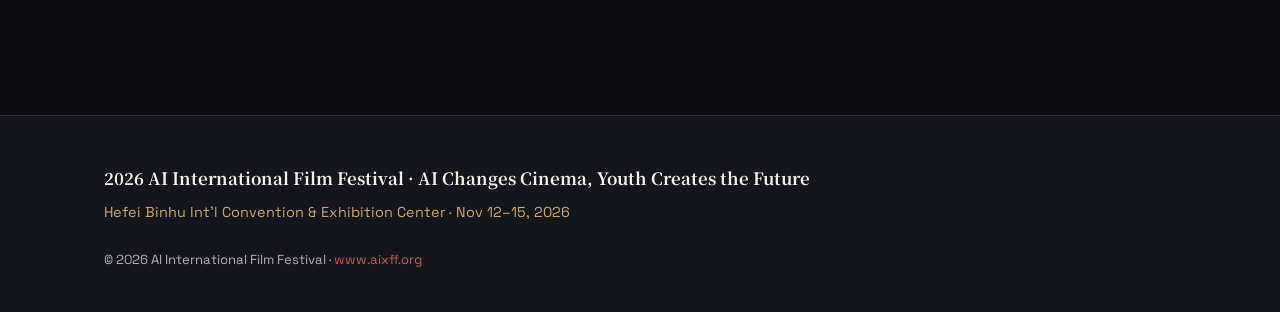
==== commit 15c77d74: "feat: 拆分单页为 4 个独立落地页，修复双语 hidden 引号笔误 - index/submit/conference/expo 四页独立 SEO（title/canonical/og/JSO" ====
--- a/index.html
+++ b/index.html
@@ -5,6 +5,7 @@
 <meta name="viewport" content="width=device-width, initial-scale=1">
 <title>2026 AI国际影展 · AI International Film Festival</title>
 <meta name="description" content="2026AI国际影展暨首届AI视频技术及应用国际会议 · 智绘未来·影动无界 · 2026.11.12–11.15 合肥滨湖国际会展中心">
+<link rel="canonical" href="https://aixff.org/">
 
 <!-- Favicon -->
 <link rel="icon" href="data:image/svg+xml,%3Csvg xmlns='http://www.w3.org/2000/svg' viewBox='0 0 100 100'%3E%3Crect width='100' height='100' rx='20' fill='%230E0E13'/%3E%3Crect x='17' y='27' width='66' height='46' rx='7' fill='none' stroke='%23B03A2E' stroke-width='7'/%3E%3Ccircle cx='50' cy='50' r='9' fill='%23C9A96A'/%3E%3C/svg%3E">
@@ -73,7 +74,7 @@
 <noscript><link href="https://fonts.googleapis.com/css2?family=Noto+Serif+SC:wght@500;700;900&family=Space+Grotesk:wght@400;500;700&display=swap" rel="stylesheet"></noscript>
 <link rel="stylesheet" href="assets/css/style.css">
 </head>
-<body>
+<body data-title-zh="2026 AI国际影展 · AI International Film Festival" data-title-en="2026 AI International Film Festival">
 
 <!-- ============ 顶部导航 ============ -->
 <header class="nav" id="nav">
@@ -87,11 +88,11 @@
       <a href="#about" class="zh">关于</a><a href="#about" class="en" hidden>About</a>
       <a href="#schedule" class="zh">日程</a><a href="#schedule" class="en" hidden>Schedule</a>
       <a href="#org" class="zh">组织</a><a href="#org" class="en" hidden>Organizers</a>
-      <a href="#awards" class="zh">奖项</a><a href="#awards" class="en" hidden>Awards</a>
-      <a href="#submit" class="zh">参赛</a><a href="#submit" class="en" hidden>Submit</a>
-      <a href="#conference" class="zh">会议</a><a href="#conference" class="en" hidden>Conference</a>
-      <a href="#expo" class="zh">参展</a><a href="#expo" class="en" hidden>Exhibit</a>
-      <a href="#fees" class="zh">费用</a><a href="#fees" class="en" hidden>Fees</a>
+      <a href="submit.html#awards" class="zh">奖项</a><a href="submit.html#awards" class="en" hidden>Awards</a>
+      <a href="submit.html" class="zh">参赛</a><a href="submit.html" class="en" hidden>Submit</a>
+      <a href="conference.html" class="zh">会议</a><a href="conference.html" class="en" hidden>Conference</a>
+      <a href="expo.html" class="zh">参展</a><a href="expo.html" class="en" hidden>Exhibit</a>
+      <a href="expo.html#fees" class="zh">费用</a><a href="expo.html#fees" class="en" hidden>Fees</a>
       <a href="#contact" class="zh">联系</a><a href="#contact" class="en" hidden>Contact</a>
     </nav>
     <div class="nav-actions">
@@ -133,9 +134,9 @@
     </p>
 
     <div class="hero-cta">
-      <a class="btn btn-red" href="#submit"><span class="zh">报名参赛</span><span class="en" hidden>Enter the Festival</span></a>
-      <a class="btn btn-ghost" href="#conference"><span class="zh">会议征稿</span><span class="en" hidden>Call for Papers</span></a>
-      <a class="btn btn-ghost" href="#expo"><span class="zh">展位申请</span><span class="en" hidden>Booth Enquiry</span></a>
+      <a class="btn btn-red" href="submit.html"><span class="zh">报名参赛</span><span class="en" hidden>Enter the Festival</span></a>
+      <a class="btn btn-ghost" href="conference.html"><span class="zh">会议征稿</span><span class="en" hidden>Call for Papers</span></a>
+      <a class="btn btn-ghost" href="expo.html"><span class="zh">展位申请</span><span class="en" hidden>Booth Enquiry</span></a>
     </div>
   </div>
 
@@ -257,384 +258,24 @@
   </div>
 </section>
 
-<!-- ============ 5 · Awards ============ -->
-<section class="section section-alt" id="awards">
-  <div class="wrap">
-    <h2 class="sec-title">
-      <span class="zh">作品竞赛单元 <b class="sec-count">58项大奖</b></span>
-      <span class="en" hidden>Competition Units <b class="sec-count">58 Awards</b></span>
-    </h2>
-
-    <div class="awards">
-
-      <details class="award-unit" open>
-        <summary>
-          <span class="au-name"><span class="zh">电影与短视频主竞赛单元</span><span class="en" hidden>Main Competition — Film &amp; Short Video</span></span>
-          <span class="au-count">10</span>
-        </summary>
-        <ul class="award-list">
-          <li><span class="zh">AI电影节年度最佳作品大奖</span><span class="en" hidden>Best Work of the Year, AI Film Festival</span></li>
-          <li><span class="zh">最佳AI短片奖</span><span class="en" hidden>Best AI Short Film</span></li>
-          <li><span class="zh">最佳AI短剧奖</span><span class="en" hidden>Best AI Short Drama</span></li>
-          <li><span class="zh">最佳AI导演奖</span><span class="en" hidden>Best AI Director</span></li>
-          <li><span class="zh">最佳AI剧本奖</span><span class="en" hidden>Best AI Screenplay</span></li>
-          <li><span class="zh">最佳AI科幻作品奖</span><span class="en" hidden>Best AI Sci-Fi Work</span></li>
-          <li><span class="zh">最佳AI视觉艺术奖</span><span class="en" hidden>Best AI Visual Art</span></li>
-          <li><span class="zh">最佳AI动画奖</span><span class="en" hidden>Best AI Animation</span></li>
-          <li><span class="zh">最佳AI纪录影像奖</span><span class="en" hidden>Best AI Documentary</span></li>
-          <li><span class="zh">AI未来影像探索大奖</span><span class="en" hidden>AI Future Imaging Exploration Award</span></li>
-        </ul>
-      </details>
-
-      <details class="award-unit">
-        <summary>
-          <span class="au-name"><span class="zh">中国文化与东方美学单元</span><span class="en" hidden>Chinese Culture &amp; Oriental Aesthetics</span></span>
-          <span class="au-count">5</span>
-        </summary>
-        <ul class="award-list">
-          <li><span class="zh">最佳AI古风短片奖</span><span class="en" hidden>Best AI Period Short Film</span></li>
-          <li><span class="zh">最佳AI神话传说奖</span><span class="en" hidden>Best AI Myth &amp; Legend</span></li>
-          <li><span class="zh">最佳AI武侠作品奖</span><span class="en" hidden>Best AI Wuxia Work</span></li>
-          <li><span class="zh">最佳东方美学奖</span><span class="en" hidden>Best Oriental Aesthetics</span></li>
-          <li><span class="zh">最佳AI传统文化创新奖</span><span class="en" hidden>Best AI Traditional Culture Innovation</span></li>
-        </ul>
-      </details>
-
-      <details class="award-unit">
-        <summary>
-          <span class="au-name"><span class="zh">AI音乐、广告与互联网创意单元</span><span class="en" hidden>AI Music, Advertising &amp; Internet Creativity</span></span>
-          <span class="au-count">6</span>
-        </summary>
-        <ul class="award-list">
-          <li><span class="zh">最佳AI原创歌曲奖</span><span class="en" hidden>Best AI Original Song</span></li>
-          <li><span class="zh">最佳AI音乐MV奖</span><span class="en" hidden>Best AI Music Video</span></li>
-          <li><span class="zh">最佳AI影视配乐奖</span><span class="en" hidden">Best AI Film/TV Score</span></li>
-          <li><span class="zh">最佳AI广告创意奖</span><span class="en" hidden">Best AI Advertising Creative</span></li>
-          <li><span class="zh">最佳AI品牌创意短片奖</span><span class="en" hidden">Best AI Brand Creative Short</span></li>
-          <li><span class="zh">最佳AI互联网传播创意奖</span><span class="en" hidden">Best AI Internet Communication Creative</span></li>
-        </ul>
-      </details>
-
-      <details class="award-unit">
-        <summary>
-          <span class="au-name"><span class="zh">AI文学与故事单元</span><span class="en" hidden>AI Literature &amp; Story</span></span>
-          <span class="au-count">3</span>
-        </summary>
-        <ul class="award-list">
-          <li><span class="zh">最佳AI微小说奖（1000字以内）</span><span class="en" hidden>Best AI Flash Fiction (≤1000 words)</span></li>
-          <li><span class="zh">最佳AI故事创意奖</span><span class="en" hidden>Best AI Story Idea</span></li>
-          <li><span class="zh">最佳AI世界观创作奖</span><span class="en" hidden>Best AI Worldbuilding</span></li>
-        </ul>
-      </details>
-
-      <details class="award-unit">
-        <summary>
-          <span class="au-name"><span class="zh">女性AI创作者单元</span><span class="en" hidden>Women AI Creators</span></span>
-          <span class="au-count">4</span>
-        </summary>
-        <ul class="award-list">
-          <li><span class="zh">AI女性导演奖</span><span class="en" hidden>AI Women's Director Award</span></li>
-          <li><span class="zh">AI女性创作者大奖</span><span class="en" hidden>AI Women's Creator Grand Award</span></li>
-          <li><span class="zh">AI女性力量作品奖</span><span class="en" hidden>AI Women's Power Work Award</span></li>
-          <li><span class="zh">AI年度女性创新人物奖</span><span class="en" hidden>AI Woman of the Year — Innovation</span></li>
-        </ul>
-      </details>
-
-      <details class="award-unit">
-        <summary>
-          <span class="au-name"><span class="zh">高中生AI电影创作单元</span><span class="en" hidden>High School AI Filmmaking</span></span>
-          <span class="au-count">13 · <span class="zh">13–17岁</span><span class="en" hidden>Ages 13–17</span></span>
-        </summary>
-        <ul class="award-list">
-          <li><span class="zh">最佳亚洲中国高中生AI影像大奖</span><span class="en" hidden">Best Asian/Chinese High School AI Imaging</span></li>
-          <li><span class="zh">最佳北美高中生AI影像大奖</span><span class="en" hidden">Best North American High School AI Imaging</span></li>
-          <li><span class="zh">最佳欧洲高中生AI影像大奖</span><span class="en" hidden">Best European High School AI Imaging</span></li>
-          <li><span class="zh">最佳澳洲高中生AI影像大奖</span><span class="en" hidden">Best Australian High School AI Imaging</span></li>
-          <li><span class="zh">最佳高中生AI短片奖</span><span class="en" hidden">Best High School AI Short Film</span></li>
-          <li><span class="zh">AI中国文化作品奖</span><span class="en" hidden">AI Chinese Culture Work</span></li>
-          <li><span class="zh">AI创意奖</span><span class="en" hidden">AI Creativity Award</span></li>
-          <li><span class="zh">AI技术应用奖</span><span class="en" hidden">AI Technical Application</span></li>
-          <li><span class="zh">AI导演奖</span><span class="en" hidden">AI Director Award</span></li>
-          <li><span class="zh">AI科幻作品奖</span><span class="en" hidden">AI Sci-Fi Work</span></li>
-          <li><span class="zh">AI人文作品奖</span><span class="en" hidden">AI Humanities Work</span></li>
-          <li><span class="zh">AI公益作品奖</span><span class="en" hidden">AI Public Good Work</span></li>
-          <li><span class="zh">高中生AI年度新锐创作者大奖</span><span class="en" hidden">High School AI New Creator of the Year</span></li>
-        </ul>
-      </details>
-
-      <details class="award-unit">
-        <summary>
-          <span class="au-name"><span class="zh">电影节特别荣誉</span><span class="en" hidden>Festival Special Honor</span></span>
-          <span class="au-count">1</span>
-        </summary>
-        <ul class="award-list">
-          <li><span class="zh">AI电影节年度杰出创作者大奖</span><span class="en" hidden>AI Film Festival Outstanding Creator of the Year</span></li>
-        </ul>
-      </details>
-
-      <details class="award-unit">
-        <summary>
-          <span class="au-name"><span class="zh">Disability AI 无障碍AI创作单元</span><span class="en" hidden>Disability AI — Accessible Creation</span></span>
-          <span class="au-count">5</span>
-        </summary>
-        <ul class="award-list">
-          <li><span class="zh">最佳Disability AI影像奖</span><span class="en" hidden>Best Disability AI Film</span></li>
-          <li><span class="zh">最佳无障碍AI创意奖</span><span class="en" hidden">Best Accessible AI Creative</span></li>
-          <li><span class="zh">最佳残障人士AI创作者奖</span><span class="en" hidden">Best Disabled AI Creator</span></li>
-          <li><span class="zh">最佳AI公益与社会包容奖</span><span class="en" hidden">Best AI Public Good &amp; Social Inclusion</span></li>
-          <li><span class="zh">Disability AI年度特别大奖</span><span class="en" hidden">Disability AI Special Grand Award</span></li>
-        </ul>
-      </details>
-
-      <details class="award-unit">
-        <summary>
-          <span class="au-name"><span class="zh">AI宠物与动物影像单元</span><span class="en" hidden>AI Pets &amp; Animal Imaging</span></span>
-          <span class="au-count">5</span>
-        </summary>
-        <ul class="award-list">
-          <li><span class="zh">最佳AI宠物短片奖</span><span class="en" hidden">Best AI Pet Short</span></li>
-          <li><span class="zh">最佳AI动物故事奖</span><span class="en" hidden">Best AI Animal Story</span></li>
-          <li><span class="zh">最佳AI宠物创意奖</span><span class="en" hidden">Best AI Pet Creative</span></li>
-          <li><span class="zh">最佳AI动物公益作品奖</span><span class="en" hidden">Best AI Animal Public Good Work</span></li>
-          <li><span class="zh">AI年度动物友善大奖</span><span class="en" hidden">AI Animal-Friendly Award of the Year</span></li>
-        </ul>
-      </details>
-
-      <details class="award-unit">
-        <summary>
-          <span class="au-name"><span class="zh">Senior 65岁以上银龄AI创作单元</span><span class="en" hidden>Senior (65+) AI Creation</span></span>
-          <span class="au-count">6</span>
-        </summary>
-        <ul class="award-list">
-          <li><span class="zh">Senior AI年度影像大奖</span><span class="en" hidden>Senior AI Imaging of the Year</span></li>
-          <li><span class="zh">Senior最佳AI短片奖</span><span class="en" hidden>Best Senior AI Short Film</span></li>
-          <li><span class="zh">Senior最佳人生故事奖</span><span class="en" hidden">Best Senior Life Story</span></li>
-          <li><span class="zh">Senior最佳AI文化传承奖</span><span class="en" hidden">Best Senior AI Cultural Heritage</span></li>
-          <li><span class="zh">Senior最佳AI创意奖</span><span class="en" hidden">Best Senior AI Creativity</span></li>
-          <li><span class="zh">Senior最佳AI公益影像奖</span><span class="en" hidden">Best Senior AI Public Good Film</span></li>
-        </ul>
-      </details>
-
-    </div>
-    <p class="awards-note"><span class="zh">更多奖项细则以组委会最终发布为准。</span><span class="en" hidden>Final award details are subject to the Organizing Committee's official announcement.</span></p>
-  </div>
-</section>
-
-<!-- ============ 6 · Submission ============ -->
-<section class="section" id="submit">
-  <div class="wrap">
-    <h2 class="sec-title"><span class="zh">参赛作品要求</span><span class="en" hidden>Submission Requirements</span></h2>
-
-    <div class="two-col">
-      <div>
-        <h3 class="sub-title"><span class="zh">作品体裁</span><span class="en" hidden>Accepted Formats</span></h3>
-        <ul class="req-list">
-          <li><b class="zh">AI院线电影</b><b class="en" hidden>AI Feature Film</b> <span class="zh">90–120 分钟</span><span class="en" hidden">90–120 min</span></li>
-          <li><b class="zh">AI剧情短片</b><b class="en" hidden>AI Narrative Short</b> <span class="zh">5–30 分钟，需完整叙事结构</span><span class="en" hidden">5–30 min, complete narrative</span></li>
-          <li><b class="zh">AI实验影像</b><b class="en" hidden>AI Experimental</b> <span class="zh">时长形式不限</span><span class="en" hidden">Open duration &amp; form</span></li>
-          <li><b class="zh">AI动画/动态影像</b><b class="en" hidden">AI Animation / Motion</b> <span class="zh">2D/3D动画、MV、动态图形</span><span class="en" hidden">2D/3D animation, MV, motion graphics</span></li>
-          <li><b class="zh">AI微短剧/系列剧</b><b class="en" hidden">AI Micro-drama / Series</b> <span class="zh">单集3–15分钟，提交总长不超30分钟</span><span class="en" hidden">3–15 min per episode, total ≤30 min</span></li>
-        </ul>
-      </div>
-      <div>
-        <h3 class="sub-title"><span class="zh">硬性要求</span><span class="en" hidden">Mandatory Requirements</span></h3>
-        <ul class="req-list req-mand">
-          <li><span class="zh">作品须为原创，所有素材（含AI训练数据）须有合法授权</span><span class="en" hidden">Original work; all materials (incl. AI training data) legally licensed</span></li>
-          <li><b><span class="zh">AI生成或AI辅助制作内容须超过50%</span><span class="en" hidden">AI-generated or AI-assisted content must exceed 50%</span></b></li>
-          <li><span class="zh">必须提交《AI技术应用说明文档》（工具、模型、应用环节及工作流），无此文档投稿无效</span><span class="en" hidden">Mandatory "AI Technical Application Statement" (tools, models, stages, workflow) — submissions without it are invalid</span></li>
-          <li><span class="zh">格式 MP4/MOV；分辨率≥1920×1080；帧率≥24fps；文件≤20GB</span><span class="en" hidden">Format MP4/MOV; resolution ≥1920×1080; frame rate ≥24fps; file ≤20GB</span></li>
-          <li><span class="zh">中英双语字幕（无对白作品除外）</span><span class="en" hidden">Bilingual CN/EN subtitles (except dialogue-free works)</span></li>
-          <li><span class="zh">中英文简介（100–200字）及创作者/团队简介</span><span class="en" hidden">CN/EN synopsis (100–200 words) and creator/team bio</span></li>
-        </ul>
-      </div>
-    </div>
-    <p class="submit-channel">
-      <span class="zh">投稿与报名：请邮件联系组委会 <a href="mailto:wcwpc@foxmail.com">wcwpc@foxmail.com</a>，或致电索取报名回执；参赛作品请随稿附《AI技术应用说明文档》。</span>
-      <span class="en" hidden>Submit &amp; register: email the Committee at <a href="mailto:wcwpc@foxmail.com">wcwpc@foxmail.com</a> or call for the registration form; include the AI Technical Application Statement with your work.</span>
-    </p>
-  </div>
-</section>
-
-<!-- ============ 7 · Technical Awards ============ -->
-<section class="section section-alt" id="tech">
-  <div class="wrap">
-    <h2 class="sec-title"><span class="zh">技术类奖项 <b class="sec-count">20项</b></span><span class="en" hidden>Technical Awards <b class="sec-count">20</b></span></h2>
-
-    <div class="tech-grid">
-      <div class="tech-card">
-        <h3><span class="zh">AI核心技术大奖</span><span class="en" hidden>Core AI Technology</span> <i>6</i></h3>
-        <ul>
-          <li><span class="zh">AI影像生成技术卓越大奖</span><span class="en" hidden">Excellence in AI Image Generation</span></li>
-          <li><span class="zh">AI智能渲染技术创新大奖</span><span class="en" hidden">Innovation in AI Intelligent Rendering</span></li>
-          <li><span class="zh">AI实时影视制作技术大奖</span><span class="en" hidden">AI Real-Time Production Technology</span></li>
-          <li><span class="zh">AI超高清画质增强技术大奖</span><span class="en" hidden">AI Ultra-HD Enhancement</span></li>
-          <li><span class="zh">AI影视智能剪辑技术大奖</span><span class="en" hidden">AI Intelligent Editing</span></li>
-          <li><span class="zh">AI声音设计与配乐技术大奖</span><span class="en" hidden">AI Sound Design &amp; Scoring</span></li>
-        </ul>
-      </div>
-      <div class="tech-card">
-        <h3><span class="zh">AI设备与硬件大奖</span><span class="en" hidden>AI Devices &amp; Hardware</span> <i>4</i></h3>
-        <ul>
-          <li><span class="zh">AI影视拍摄设备先锋大奖</span><span class="en" hidden">Pioneer in AI Filming Equipment</span></li>
-          <li><span class="zh">AI后期制作工作站卓越大奖</span><span class="en" hidden">Excellence in AI Post Workstation</span></li>
-          <li><span class="zh">AI智能光影设备创新大奖</span><span class="en" hidden">Innovation in AI Intelligent Lighting</span></li>
-          <li><span class="zh">AI沉浸式影像设备领先大奖</span><span class="en" hidden">Leadership in AI Immersive Imaging</span></li>
-        </ul>
-      </div>
-      <div class="tech-card">
-        <h3><span class="zh">AI平台与工具大奖</span><span class="en" hidden>AI Platforms &amp; Tools</span> <i>4</i></h3>
-        <ul>
-          <li><span class="zh">AI影视创作平台卓越大奖</span><span class="en" hidden">Excellence in AI Creation Platform</span></li>
-          <li><span class="zh">AI视觉特效工具领先大奖</span><span class="en" hidden">Leadership in AI VFX Tools</span></li>
-          <li><span class="zh">AI影视资产管理系统大奖</span><span class="en" hidden">AI Asset Management System</span></li>
-          <li><span class="zh">AI多模态内容生成工具大奖</span><span class="en" hidden">AI Multimodal Content Generation</span></li>
-        </ul>
-      </div>
-      <div class="tech-card">
-        <h3><span class="zh">AI应用与未来创新大奖</span><span class="en" hidden">Applications &amp; Future Innovation</span> <i>6</i></h3>
-        <ul>
-          <li><span class="zh">AI影视工业化应用杰出大奖</span><span class="en" hidden">Outstanding AI Industrialization</span></li>
-          <li><span class="zh">AI虚拟制片场景创新大奖</span><span class="en" hidden">Innovation in AI Virtual Production</span></li>
-          <li><span class="zh">AI数字人影视应用卓越大奖</span><span class="en" hidden">Excellence in AI Digital Human</span></li>
-          <li><span class="zh">AI绿色影视技术先锋大奖</span><span class="en" hidden">Pioneer in Green AI Film Technology</span></li>
-          <li><span class="zh">AI影视安全与版权技术大奖</span><span class="en" hidden">AI Security &amp; Copyright Technology</span></li>
-          <li><span class="zh">AI电影技术终身成就大奖</span><span class="en" hidden">AI Film Technology Lifetime Achievement</span></li>
-        </ul>
-      </div>
-    </div>
-  </div>
-</section>
-
-<!-- ============ 8 · AIVTA 2026 Conference ============ -->
-<section class="section" id="conference">
-  <div class="wrap">
-    <h2 class="sec-title"><span class="zh">首届AI视频技术及应用国际会议 <b class="sec-count">AIVTA 2026</b></span><span class="en" hidden">The 1st Int'l Conf. on AI Video Technology &amp; Applications <b class="sec-count">AIVTA 2026</b></span></h2>
-
-    <div class="conference-intro">
-      <p class="conference-vision latin" lang="en">Culture &amp; Technology Symbiosis · Cinema Creates the Future</p>
-      <p><span class="zh">核心愿景：文技共生 · 影创未来。会议由IEEE中国联合会、AIVTA2026组委会、欧美影视协会、马来西亚测绘大学主办；北美科发出版集团、北京科发影视传媒有限公司承办；水木时代研究院、山东儒之风教育科技有限公司、江西八斗教育科技有限公司、马来西亚华穆多元出版社协办。</span>
-      <span class="en" hidden>Vision: "Culture &amp; Technology Symbiosis · Cinema Creates the Future." Hosted by the IEEE China Joint Council, AIVTA2026 Organizing Committee, Euro-American Film &amp; TV Association and Malaysia Surveying &amp; Mapping University; organized by North American Kefa Publishing Group and Beijing Kefa Film &amp; TV Media; co-organized by Shumu Times Research Institute, Shandong Ruzhifeng Education Technology, Jiangxi Badou Education Technology and Malaysia Huamu Multi-Publisher.</span></p>
-    </div>
-
-    <div class="two-col">
-      <div>
-        <h3 class="sub-title"><span class="zh">八大征稿方向</span><span class="en" hidden>Eight Tracks</span></h3>
-        <ol class="tracks">
-          <li><span class="zh">生成式AI与影视文学创意内容生产</span><span class="en" hidden>Generative AI &amp; creative content production for film &amp; literature</span></li>
-          <li><span class="zh">智能拍摄与虚拟制片技术</span><span class="en" hidden>Intelligent filming &amp; virtual production</span></li>
-          <li><span class="zh">多模态感知与后期制作自动化</span><span class="en" hidden>Multimodal perception &amp; post-production automation</span></li>
-          <li><span class="zh">计算机图形学与视觉特效（VFX）</span><span class="en" hidden>Computer graphics &amp; visual effects (VFX)</span></li>
-          <li><span class="zh">影视文学大数据与智能分发</span><span class="en" hidden>Big data &amp; intelligent distribution</span></li>
-          <li><span class="zh">沉浸式媒体与交互叙事</span><span class="en" hidden>Immersive media &amp; interactive narrative</span></li>
-          <li><span class="zh">合规、伦理治理与法律规制</span><span class="en" hidden">Compliance, ethical governance &amp; legal regulation</span></li>
-          <li><span class="zh">产业变革与人才培养</span><span class="en" hidden">Industry transformation &amp; talent development</span></li>
-        </ol>
-      </div>
-      <div>
-        <h3 class="sub-title"><span class="zh">投稿要求</span><span class="en" hidden">Submission</span></h3>
-        <ul class="req-list">
-          <li><span class="zh">全文6000–8000字，IEEE Conference Template双栏排版</span><span class="en" hidden">6,000–8,000 words, IEEE Conference Template, two-column</span></li>
-          <li><span class="zh">须含中英文标题、摘要及关键词；正文建议英文撰写</span><span class="en" hidden">CN/EN title, abstract &amp; keywords; body recommended in English</span></li>
-          <li><span class="zh">严禁一稿多投、抄袭剽窃</span><span class="en" hidden">No duplicate submission, no plagiarism</span></li>
-          <li><span class="zh">投稿邮箱：<a href="mailto:adv@aivta.org">adv@aivta.org</a></span><span class="en" hidden">Submit to: <a href="mailto:adv@aivta.org">adv@aivta.org</a></span></li>
-          <li><span class="zh">邮件主题：AIVTA 2026 Submission - [Paper Title] - [Author Name]</span><span class="en" hidden">Subject: AIVTA 2026 Submission - [Paper Title] - [Author Name]</span></li>
-        </ul>
-        <h3 class="sub-title sub-title-gap"><span class="zh">关键时间节点</span><span class="en" hidden">Key Dates</span></h3>
-        <ul class="deadlines">
-          <li><span class="zh">论文投稿截止</span><span class="en" hidden>Paper submission</span> <b><span class="zh">2026年9月30日</span><span class="en" hidden">Sep 30, 2026</span></b></li>
-          <li><span class="zh">录用通知发出</span><span class="en" hidden>Acceptance notice</span> <b><span class="zh">2026年10月15日</span><span class="en" hidden">Oct 15, 2026</span></b></li>
-          <li><span class="zh">最终版提交截止</span><span class="en" hidden>Camera-ready</span> <b><span class="zh">2026年10月20日</span><span class="en" hidden">Oct 20, 2026</span></b></li>
-          <li><span class="zh">会议注册截止</span><span class="en" hidden>Registration</span> <b><span class="zh">2026年10月15日</span><span class="en" hidden">Oct 15, 2026</span></b></li>
-        </ul>
-        <p class="publish-note"><span class="zh">录用论文由IEEE正式出版并提交IEEE Xplore检索；高质量论文获EI Compendex与Scopus双核心收录；优秀论文推荐至SCI/SSCI/EI源刊发表。</span><span class="en" hidden">Accepted papers are officially published by IEEE and submitted to IEEE Xplore; high-quality papers are indexed by EI Compendex &amp; Scopus; outstanding papers are recommended for SCI/SSCI/EI journals.</span></p>
-        <p class="conference-cta">
-          <a class="btn btn-ghost" href="https://www.aivta.org" rel="noopener" target="_blank"><span class="zh">访问会议官网 www.aivta.org ↗</span><span class="en" hidden>Visit Conference Website www.aivta.org ↗</span></a>
-        </p>
-      </div>
-    </div>
-  </div>
-</section>
-
-<!-- ============ 9 · Exhibition ============ -->
-<section class="section section-alt" id="expo">
-  <div class="wrap">
-    <h2 class="sec-title"><span class="zh">展览招展</span><span class="en" hidden>Exhibition</span></h2>
-
-    <div class="two-col">
-      <div>
-        <h3 class="sub-title"><span class="zh">招展范围（10类）</span><span class="en" hidden">10 Exhibition Categories</span></h3>
-        <ul class="req-list expo-cats">
-          <li><span class="zh">影视摄影设备与配件</span><span class="en" hidden">Camera equipment &amp; accessories</span></li>
-          <li><span class="zh">音频技术</span><span class="en" hidden">Audio technology</span></li>
-          <li><span class="zh">虚拟制作与VFX</span><span class="en" hidden">Virtual production &amp; VFX</span></li>
-          <li><span class="zh">灯光照明</span><span class="en" hidden">Lighting</span></li>
-          <li><span class="zh">后期制作与编辑系统</span><span class="en" hidden">Post-production &amp; editing systems</span></li>
-          <li><span class="zh">显示与投影</span><span class="en" hidden">Display &amp; projection</span></li>
-          <li><span class="zh">直播与流媒体</span><span class="en" hidden">Live streaming &amp; streaming media</span></li>
-          <li><span class="zh">影视制作辅助设备</span><span class="en" hidden">Production auxiliary equipment</span></li>
-          <li><span class="zh">制作服务与解决方案</span><span class="en" hidden">Production services &amp; solutions</span></li>
-          <li><span class="zh">其他相关技术</span><span class="en" hidden">Other related technologies</span></li>
-        </ul>
-      </div>
-      <div>
-        <h3 class="sub-title"><span class="zh">展位收费</span><span class="en" hidden">Booth Pricing</span></h3>
-        <ul class="req-list">
-          <li><b class="zh">标准展位（9平米）</b><b class="en" hidden">Standard booth (9㎡)</b> <span class="zh">人民币 9800 元/个 · USD 1400/个（含标准搭建、供电、一桌两椅）</span><span class="en" hidden">¥9,800 / USD 1,400 per booth (standard build, power, one table &amp; two chairs)</span></li>
-          <li><b class="zh">光地展位（36平米起租）</b><b class="en" hidden">Bare space (from 36㎡)</b> <span class="zh">人民币 980 元/㎡ · USD 140/㎡</span><span class="en" hidden">¥980/㎡ · USD 140/㎡</span></li>
-        </ul>
-        <p class="publish-note"><span class="zh">展位收款单位：安徽中设国际会展集团有限公司（徽商银行合肥经济技术开发区支行，账号 2201 0120 8000 0566）</span><span class="en" hidden">Payment to: Anhui Zhongshen International Exhibition Group Co., Ltd. (Huishang Bank, Hefei ETDZ Sub-branch, Acct 2201 0120 8000 0566)</span></p>
-      </div>
-    </div>
-  </div>
-</section>
-
-<!-- ============ 10 · Fees ============ -->
-<section class="section" id="fees">
-  <div class="wrap">
-    <h2 class="sec-title"><span class="zh">参会费用</span><span class="en" hidden>Participation Fees</span></h2>
-
-    <div class="fees">
-      <div class="fee-card fee-card-featured">
-        <h3><span class="zh">标准参会</span><span class="en" hidden>Standard</span></h3>
-        <p class="fee-price"><span class="zh">2400元/人</span><span class="en" hidden">¥2,400/person</span></p>
-        <p class="fee-note"><span class="zh">2人合住 · 800元/天 · 3晚（含住宿、餐饮、会务）</span><span class="en" hidden">Shared double room · ¥800/day · 3 nights (incl. accommodation, meals, conference)</span></p>
-      </div>
-      <div class="fee-card">
-        <h3><span class="zh">单住</span><span class="en" hidden>Single Room</span></h3>
-        <p class="fee-price"><span class="zh">+600元</span><span class="en" hidden">+¥600</span></p>
-        <p class="fee-note"><span class="zh">在标准费用上加收</span><span class="en" hidden">Added on top of standard fee</span></p>
-      </div>
-    </div>
-
-    <div class="accounts">
-      <h3 class="sub-title"><span class="zh">收款账户</span><span class="en" hidden>Payment Accounts</span></h3>
-      <dl class="org-list">
-        <div><dt><span class="zh">对公</span><span class="en" hidden>Corporate</span></dt><dd><span class="zh">北京科发影视传媒有限公司 · 中国建设银行北京首体南路支行 · 账号 11050170500000000473</span><span class="en" hidden">Beijing Kefa Film &amp; TV Media Co., Ltd. · China Construction Bank, Beijing Shouti South Road Sub-branch · Acct 11050170500000000473</span></dd></div>
-        <div><dt><span class="zh">个人</span><span class="en" hidden">Personal</span></dt><dd><span class="zh">张辉 · 中信银行北京交大支行 · 卡号 6217 7107 0290 8641</span><span class="en" hidden">Zhang Hui · China CITIC Bank, Beijing Jiaoda Sub-branch · Card 6217 7107 0290 8641</span></dd></div>
-        <div><dt><span class="zh">外币</span><span class="en" hidden">Foreign currency</span></dt><dd><span class="zh">美元/欧元/澳元/加元：微信添加张辉（13910272918）咨询</span><span class="en" hidden">USD/EUR/AUD/CAD: contact Zhang Hui via WeChat (13910272918)</span></dd></div>
-      </dl>
-    </div>
-  </div>
-</section>
-
-<!-- ============ 11 · Extras ============ -->
+<!-- ============ 5 · Extras ============ -->
 <section class="section section-alt" id="extras">
   <div class="wrap">
-    <h2 class="sec-title"><span class="zh">会后与周边</span><span class="en" hidden">After the Festival</span></h2>
+    <h2 class="sec-title"><span class="zh">会后与周边</span><span class="en" hidden>After the Festival</span></h2>
 
     <div class="extras-grid">
       <div class="extra-card">
-        <h3><span class="zh">天柱山影视文学之旅</span><span class="en" hidden">Tianzhu Mountain Film &amp; Literature Journey</span></h3>
+        <h3><span class="zh">天柱山影视文学之旅</span><span class="en" hidden>Tianzhu Mountain Film &amp; Literature Journey</span></h3>
         <p class="zh">5天4晚 · 11月15–19日 · 3200元/人（合住），单住加800元</p>
         <p class="en" hidden>5D4N · Nov 15–19 · ¥3,200/person (shared), +¥800 single</p>
       </div>
       <div class="extra-card">
-        <h3><span class="zh">合肥会前游推荐</span><span class="en" hidden">Hefei Pre-Tour</span></h3>
+        <h3><span class="zh">合肥会前游推荐</span><span class="en" hidden>Hefei Pre-Tour</span></h3>
         <p class="zh">包公园 · 逍遥津公园 · 李鸿章故居 · 安徽博物院 · 合柴1972 · 三河古镇 · 大蜀山</p>
         <p class="en" hidden>Bao Park · Xiaoyaojin Park · Li Hongzhang's Residence · Anhui Museum · Hechai 1972 · Sanhe Ancient Town · Dashu Mountain</p>
       </div>
       <div class="extra-card">
-        <h3><span class="zh">合肥美食</span><span class="en" hidden">Hefei Food</span></h3>
+        <h3><span class="zh">合肥美食</span><span class="en" hidden>Hefei Food</span></h3>
         <p class="zh">肥西老母鸡汤 · 三河米饺 · 庐州烤鸭 等</p>
         <p class="en" hidden>Feixi old hen soup · Sanhe rice dumplings · Luzhou roast duck &amp; more</p>
       </div>
@@ -642,35 +283,33 @@
   </div>
 </section>
 
-<!-- ============ 12 · Contact ============ -->
+<!-- ============ 6 · Contact ============ -->
 <section class="section" id="contact">
   <div class="wrap">
     <h2 class="sec-title"><span class="zh">联系方式</span><span class="en" hidden>Contact</span></h2>
 
     <div class="contact-grid">
       <div>
-        <h3 class="sub-title"><span class="zh">大会组委会</span><span class="en" hidden">Organizing Committee</span></h3>
+        <h3 class="sub-title"><span class="zh">大会组委会</span><span class="en" hidden>Organizing Committee</span></h3>
         <dl class="contact-list">
-          <div><dt><span class="zh">中国内地</span><span class="en" hidden">Mainland China</span></dt><dd><a href="tel:+861061675616">+86-10-61675616</a> · <a href="tel:+8613910272918">13910272918</a>（微信）· <a href="tel:+8613501006041">13501006041</a> · <a href="tel:+8616710057519">16710057519</a></dd></div>
-          <div><dt><span class="zh">中国香港</span><span class="en" hidden">Hong Kong</span></dt><dd><a href="tel:+85257016042">+852-57016042</a></dd></div>
-          <div><dt><span class="zh">加拿大</span><span class="en" hidden">Canada</span></dt><dd><a href="tel:+16043685548">+1-604-368-5548</a> · <a href="tel:+16046356035">604-635-6035</a> · <a href="tel:+16048025370">604-802-5370</a></dd></div>
-          <div><dt><span class="zh">美国</span><span class="en" hidden">USA</span></dt><dd><a href="tel:+16462912938">+1-646-291-2938</a></dd></div>
+          <div><dt><span class="zh">中国内地</span><span class="en" hidden>Mainland China</span></dt><dd><a href="tel:+861061675616">+86-10-61675616</a> · <a href="tel:+8613910272918">13910272918</a>（微信）· <a href="tel:+8613501006041">13501006041</a> · <a href="tel:+8616710057519">16710057519</a></dd></div>
+          <div><dt><span class="zh">中国香港</span><span class="en" hidden>Hong Kong</span></dt><dd><a href="tel:+85257016042">+852-57016042</a></dd></div>
+          <div><dt><span class="zh">加拿大</span><span class="en" hidden>Canada</span></dt><dd><a href="tel:+16043685548">+1-604-368-5548</a> · <a href="tel:+16046356035">604-635-6035</a> · <a href="tel:+16048025370">604-802-5370</a></dd></div>
+          <div><dt><span class="zh">美国</span><span class="en" hidden>USA</span></dt><dd><a href="tel:+16462912938">+1-646-291-2938</a></dd></div>
         </dl>
         <dl class="contact-list">
-          <div><dt><span class="zh">论文投稿咨询</span><span class="en" hidden">Paper submission</span></dt><dd><a href="tel:+8615101087525">15101087525</a>（王钰博）</dd></div>
-          <div><dt><span class="zh">电邮</span><span class="en" hidden">Email</span></dt><dd><a href="mailto:wcwpc@foxmail.com">wcwpc@foxmail.com</a>（大会）· <a href="mailto:adv@aivta.org">adv@aivta.org</a>（论文）</dd></div>
-          <div><dt><span class="zh">会议官网</span><span class="en" hidden">Official site</span></dt><dd><a href="https://www.aivta.org" rel="noopener" target="_blank">www.aivta.org</a></dd></div>
+          <div><dt><span class="zh">论文投稿咨询</span><span class="en" hidden>Paper submission</span></dt><dd><a href="tel:+8615101087525">15101087525</a>（王钰博）</dd></div>
+          <div><dt><span class="zh">电邮</span><span class="en" hidden>Email</span></dt><dd><a href="mailto:wcwpc@foxmail.com">wcwpc@foxmail.com</a>（大会）· <a href="mailto:adv@aivta.org">adv@aivta.org</a>（论文）</dd></div>
+          <div><dt><span class="zh">AIVTA会议官网</span><span class="en" hidden>Official site</span></dt><dd><a href="https://www.aivta.org" rel="noopener" target="_blank">www.aivta.org</a></dd></div>
         </dl>
       </div>
 
       <div class="register-note">
-        <h3 class="sub-title"><span class="zh">报名回执</span><span class="en" hidden">Registration</span></h3>
-        <p><span class="zh">报名回执表需填写姓名、单位、职务、联系方式、参会身份（参展商 / 论文作者 / 评审专家 / 特邀嘉宾 / 其他）、是否需要展位、住宿方式、航班信息等。</span><span class="en" hidden">The registration form requires name, affiliation, position, contact, participation identity (exhibitor / paper author / review expert / invited guest / other), booth request, accommodation and flight details.</span></p>
-        <p><span class="zh">参会或投稿，请致电或邮件联系组委会索取报名回执。</span><span class="en" hidden">To attend or submit, contact the Committee by phone or email for the registration form.</span></p>
+        <h3 class="sub-title"><span class="zh">报名回执</span><span class="en" hidden>Registration</span></h3>
+        <p><span class="zh">报名回执表需填写姓名、单位、职务、联系方式、参会身份（参展商 / 论文作者 / 评审专家 / 特邀嘉宾 / 其他）、是否需要展位、住宿方式、航班信息等。</span><span class="en" hidden>The registration form requires name, affiliation, position, contact, participation identity (exhibitor / paper author / review expert / invited guest / other), booth request, accommodation and flight details.</span></p>
+        <p><span class="zh">参赛报名、会议投稿或展位申请，请前往对应页面或致电、邮件联系组委会索取报名回执。</span><span class="en" hidden>To submit a work, paper or booth enquiry, visit the corresponding page, or contact the Committee by phone or email for the registration form.</span></p>
         <p class="reg-cta">
-          <a class="btn btn-gold" href="mailto:wcwpc@foxmail.com?subject=%E9%98%BFAI%E5%9B%BD%E9%99%85%E5%BD%B1%E5%B1%95%E6%8A%A5%E5%90%8D%E5%9B%9E%E6%89%A7%20-%20AIFF2026%20Registration&body=%E5%A7%93%E5%90%8D%2FName%3A%0A%E5%8D%95%E4%BD%8D%2FAffiliation%3A%0A%E8%81%8C%E5%8A%A1%2FPosition%3A%0A%E8%81%94%E7%B3%BB%E6%96%B9%E5%BC%8F%2FContact%3A%0A%E5%8F%82%E4%BC%9A%E8%BA%AB%E4%BB%BD%2FRole%EF%BC%88%E5%8F%82%E5%B1%95%E5%95%86%2F%E8%AE%BA%E6%96%87%E4%BD%9C%E8%80%85%2F%E8%AF%84%E5%AE%A1%E4%B8%93%E5%AE%B6%2F%E7%89%B9%E9%82%80%E5%98%89%E5%AE%BE%2F%E5%85%B6%E4%BB%96%EF%BC%89%3A%0A%E6%98%AF%E5%90%A6%E9%9C%80%E8%A6%81%E5%B1%95%E4%BD%8D%2FBooth%3A%0A%E4%BD%8F%E5%AE%BF%E6%96%B9%E5%BC%8F%2FAccommodation%3A%0A%E8%88%AA%E7%8F%AD%E4%BF%A1%E6%81%AF%2FFlight%3A">
-            <span class="zh">一键索取报名回执（邮件）</span><span class="en" hidden>Request Registration Form by Email</span>
-          </a>
+          <a class="btn btn-gold" href="submit.html"><span class="zh">前往报名参赛 ↗</span><span class="en" hidden>Go to Enter the Festival ↗</span></a>
         </p>
       </div>
     </div>
@@ -686,8 +325,7 @@
       <span class="zh">合肥滨湖国际会展中心 · 2026.11.12—11.15</span>
       <span class="en" hidden>Hefei Binhu Int'l Convention &amp; Exhibition Center · Nov 12–15, 2026</span>
     </p>
-    <p class="footer-note"><span class="zh">本页面内容由组委会提供，使用了AI技术生成。信息以组委会最终发布为准。</span><span class="en" hidden">Content provided by the Organizing Committee and generated with AI assistance. Subject to the Committee's final announcement.</span></p>
-    <p class="footer-copy">© 2026 AI International Film Festival · <a href="https://www.aivta.org" rel="noopener" target="_blank">www.aivta.org</a></p>
+    <p class="footer-copy">© 2026 AI International Film Festival · <a href="https://aixff.org">www.aixff.org</a></p>
   </div>
 </footer>
 
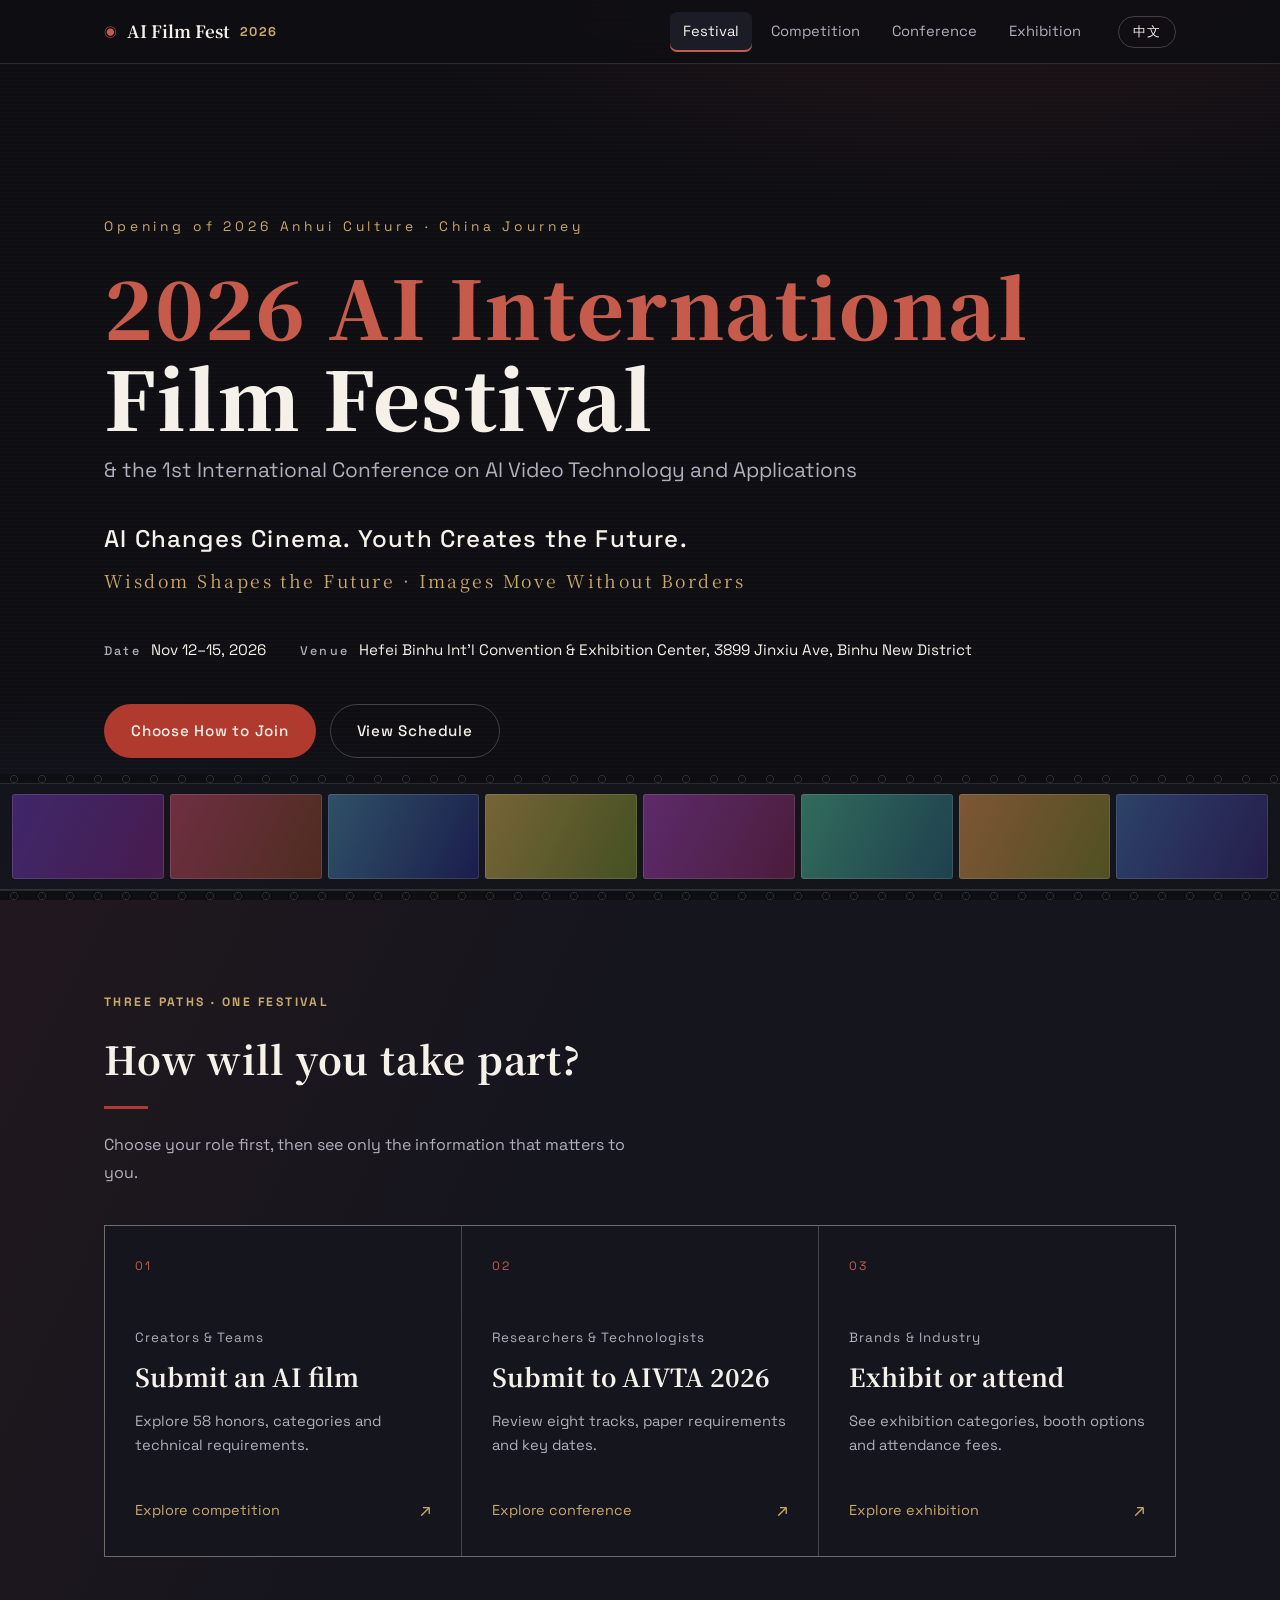
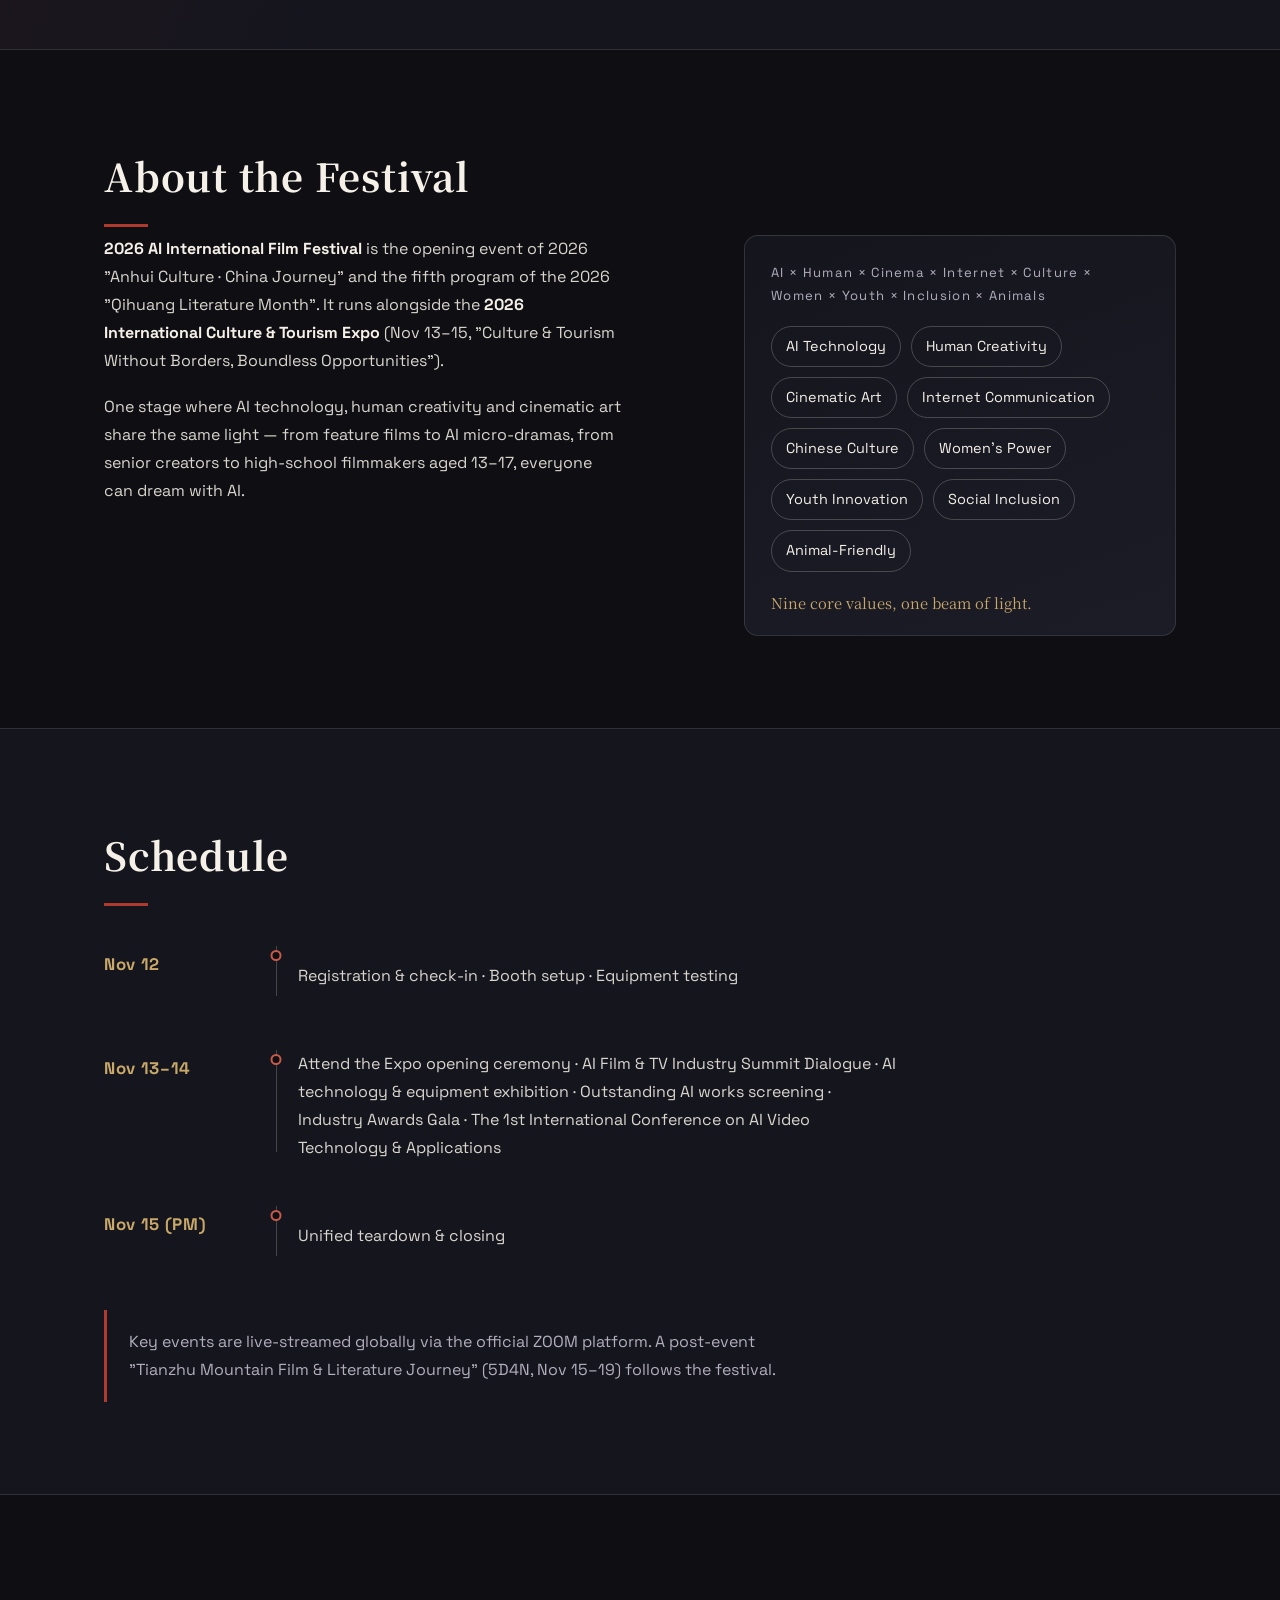
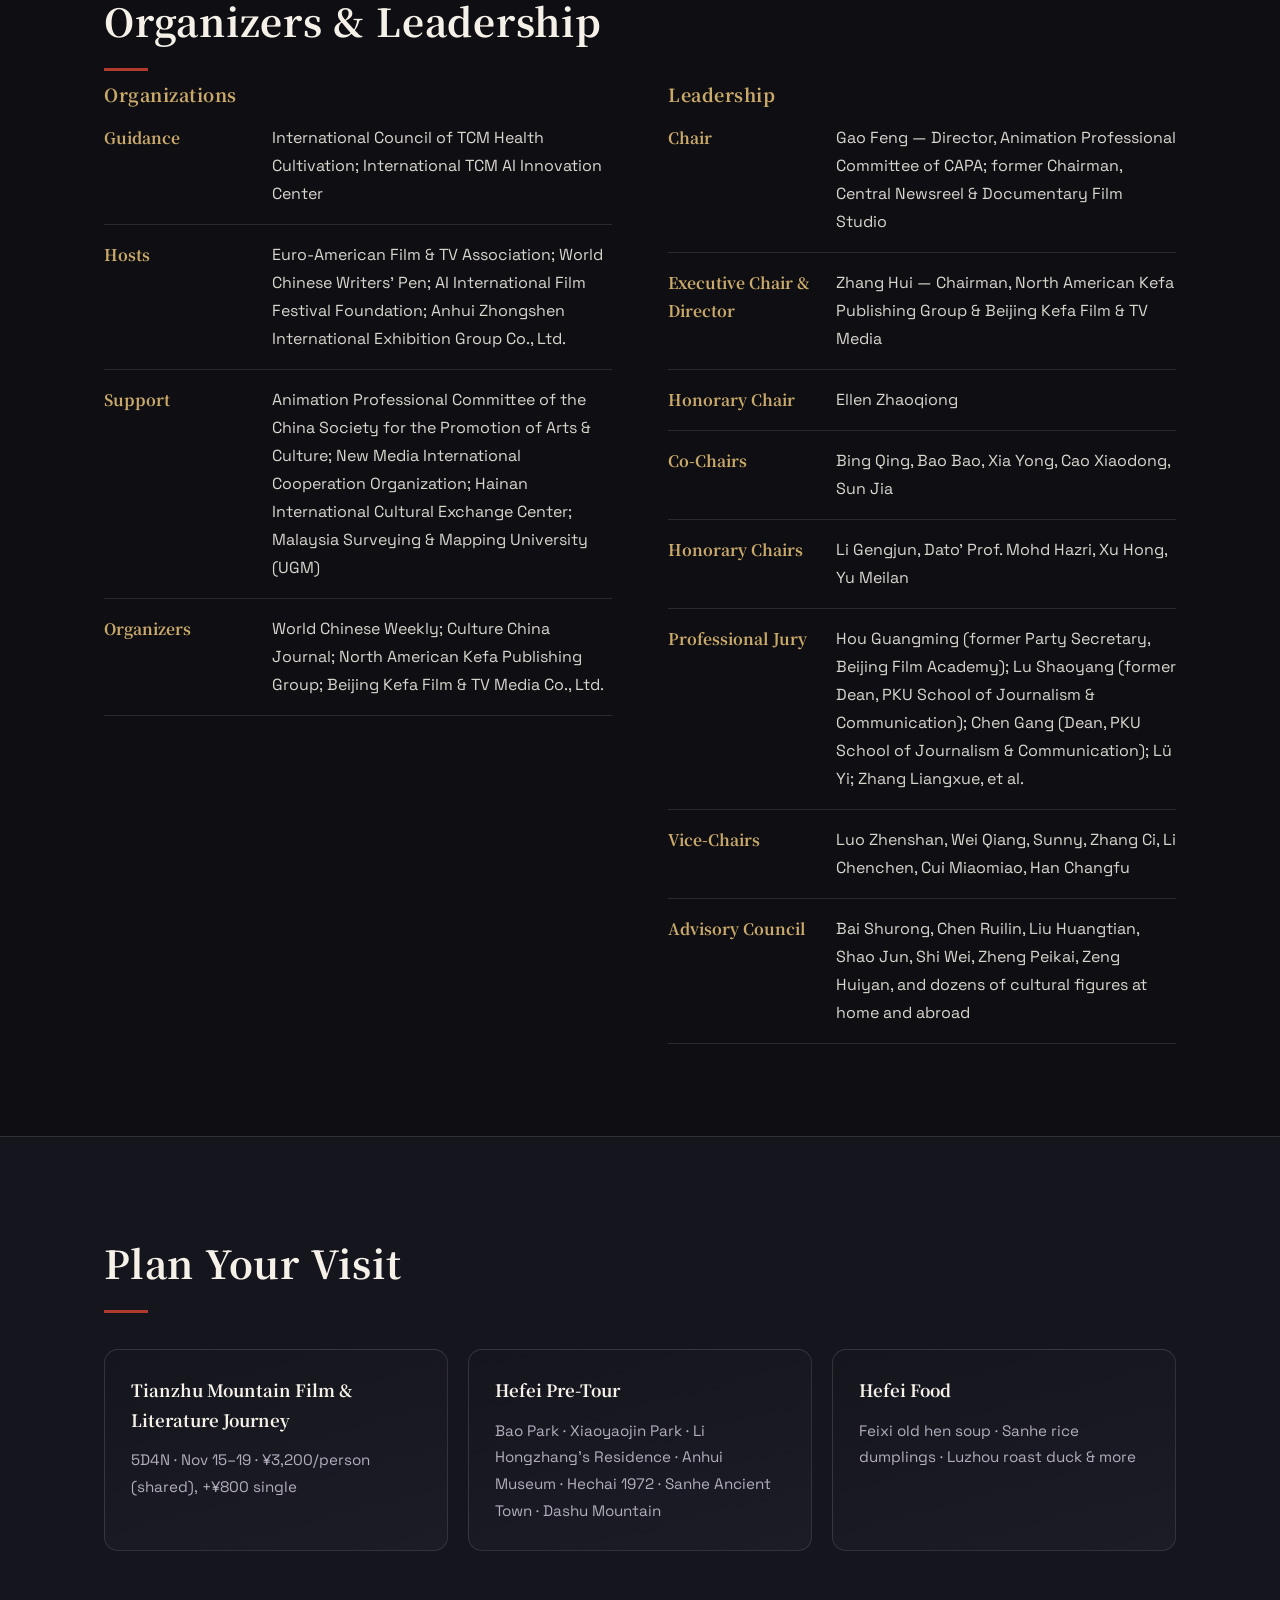
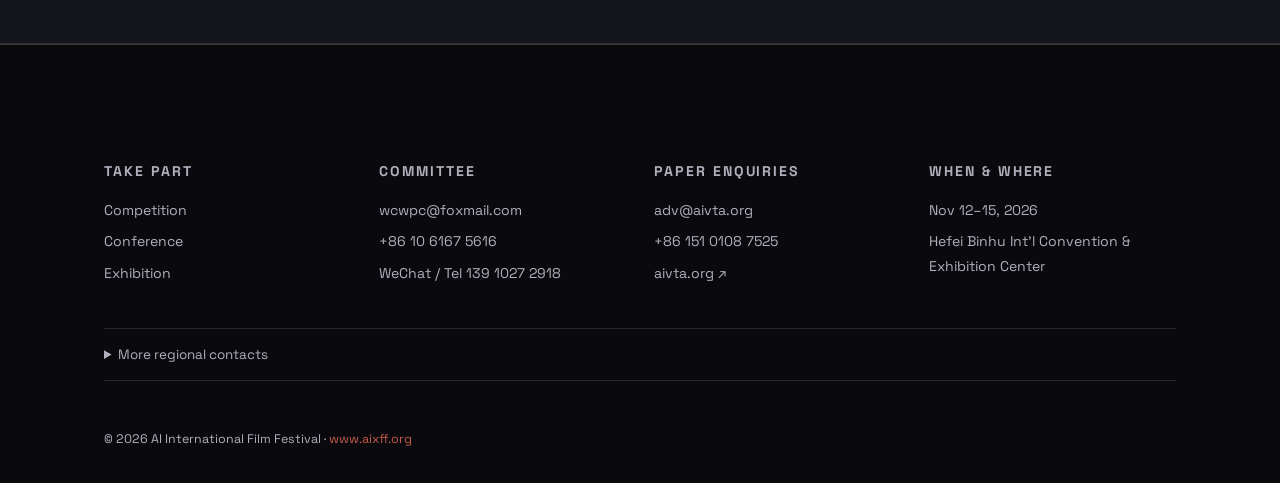
==== commit a70e1499: "feat: 参与入口分流改版，移除页脚「下一步」CTA - 页脚改四栏 grid（参与/组委会/论文咨询/时间地点）+ 地区联络 details + 版权行 - 新增 pathways/wayfind" ====
--- a/index.html
+++ b/index.html
@@ -74,7 +74,7 @@
 <noscript><link href="https://fonts.googleapis.com/css2?family=Noto+Serif+SC:wght@500;700;900&family=Space+Grotesk:wght@400;500;700&display=swap" rel="stylesheet"></noscript>
 <link rel="stylesheet" href="assets/css/style.css">
 </head>
-<body data-title-zh="2026 AI国际影展 · AI International Film Festival" data-title-en="2026 AI International Film Festival">
+<body data-page="home" data-title-zh="2026 AI国际影展 · AI International Film Festival" data-title-en="2026 AI International Film Festival">
 
 <!-- ============ 顶部导航 ============ -->
 <header class="nav" id="nav">
@@ -85,15 +85,10 @@
       <span class="brand-year">2026</span>
     </a>
     <nav class="nav-links" id="navLinks" aria-label="Main navigation">
-      <a href="#about" class="zh">关于</a><a href="#about" class="en" hidden>About</a>
-      <a href="#schedule" class="zh">日程</a><a href="#schedule" class="en" hidden>Schedule</a>
-      <a href="#org" class="zh">组织</a><a href="#org" class="en" hidden>Organizers</a>
-      <a href="submit.html#awards" class="zh">奖项</a><a href="submit.html#awards" class="en" hidden>Awards</a>
-      <a href="submit.html" class="zh">参赛</a><a href="submit.html" class="en" hidden>Submit</a>
-      <a href="conference.html" class="zh">会议</a><a href="conference.html" class="en" hidden>Conference</a>
-      <a href="expo.html" class="zh">参展</a><a href="expo.html" class="en" hidden>Exhibit</a>
-      <a href="expo.html#fees" class="zh">费用</a><a href="expo.html#fees" class="en" hidden>Fees</a>
-      <a href="#contact" class="zh">联系</a><a href="#contact" class="en" hidden>Contact</a>
+      <a href="#hero" class="zh active" aria-current="page">首页</a><a href="#hero" class="en active" hidden aria-current="page">Festival</a>
+      <a href="submit.html" class="zh">作品竞赛</a><a href="submit.html" class="en" hidden>Competition</a>
+      <a href="conference.html" class="zh">学术会议</a><a href="conference.html" class="en" hidden>Conference</a>
+      <a href="expo.html" class="zh">产业展览</a><a href="expo.html" class="en" hidden>Exhibition</a>
     </nav>
     <div class="nav-actions">
       <button class="lang-toggle" id="langToggle" type="button" aria-label="Switch language">EN</button>
@@ -134,9 +129,8 @@
     </p>
 
     <div class="hero-cta">
-      <a class="btn btn-red" href="submit.html"><span class="zh">报名参赛</span><span class="en" hidden>Enter the Festival</span></a>
-      <a class="btn btn-ghost" href="conference.html"><span class="zh">会议征稿</span><span class="en" hidden>Call for Papers</span></a>
-      <a class="btn btn-ghost" href="expo.html"><span class="zh">展位申请</span><span class="en" hidden>Booth Enquiry</span></a>
+      <a class="btn btn-red" href="#participate"><span class="zh">选择参与方式</span><span class="en" hidden>Choose How to Join</span></a>
+      <a class="btn btn-ghost" href="#schedule"><span class="zh">查看日程</span><span class="en" hidden>View Schedule</span></a>
     </div>
   </div>
 
@@ -156,7 +150,40 @@
   </div>
 </section>
 
-<!-- ============ 2 · About ============ -->
+<!-- ============ 2 · Participation pathways ============ -->
+<section class="section pathways" id="participate">
+  <div class="wrap">
+    <p class="section-kicker"><span class="zh">三个入口 · 一次盛会</span><span class="en" hidden>Three paths · One festival</span></p>
+    <h2 class="sec-title"><span class="zh">你希望如何参与？</span><span class="en" hidden>How will you take part?</span></h2>
+    <p class="section-intro"><span class="zh">先选择你的身份，再查看与这件事真正相关的信息。</span><span class="en" hidden>Choose your role first, then see only the information that matters to you.</span></p>
+
+    <div class="pathway-grid">
+      <a class="pathway-card" href="submit.html">
+        <span class="pathway-no" aria-hidden="true">01</span>
+        <span class="pathway-role"><span class="zh">创作者与团队</span><span class="en" hidden>Creators &amp; Teams</span></span>
+        <strong><span class="zh">提交 AI 影像作品</span><span class="en" hidden>Submit an AI film</span></strong>
+        <span class="pathway-copy"><span class="zh">查看 58 项作品荣誉、参赛类别与技术要求。</span><span class="en" hidden>Explore 58 honors, categories and technical requirements.</span></span>
+        <span class="pathway-link"><span class="zh">进入作品竞赛</span><span class="en" hidden>Explore competition</span> <i aria-hidden="true">↗</i></span>
+      </a>
+      <a class="pathway-card" href="conference.html">
+        <span class="pathway-no" aria-hidden="true">02</span>
+        <span class="pathway-role"><span class="zh">研究者与技术团队</span><span class="en" hidden>Researchers &amp; Technologists</span></span>
+        <strong><span class="zh">投稿 AIVTA 2026</span><span class="en" hidden>Submit to AIVTA 2026</span></strong>
+        <span class="pathway-copy"><span class="zh">查看八大征稿方向、论文要求与关键日期。</span><span class="en" hidden>Review eight tracks, paper requirements and key dates.</span></span>
+        <span class="pathway-link"><span class="zh">进入学术会议</span><span class="en" hidden>Explore conference</span> <i aria-hidden="true">↗</i></span>
+      </a>
+      <a class="pathway-card" href="expo.html">
+        <span class="pathway-no" aria-hidden="true">03</span>
+        <span class="pathway-role"><span class="zh">品牌与产业伙伴</span><span class="en" hidden>Brands &amp; Industry</span></span>
+        <strong><span class="zh">参展或参加大会</span><span class="en" hidden>Exhibit or attend</span></strong>
+        <span class="pathway-copy"><span class="zh">查看招展范围、展位规格与参会费用。</span><span class="en" hidden>See exhibition categories, booth options and attendance fees.</span></span>
+        <span class="pathway-link"><span class="zh">进入产业展览</span><span class="en" hidden>Explore exhibition</span> <i aria-hidden="true">↗</i></span>
+      </a>
+    </div>
+  </div>
+</section>
+
+<!-- ============ 3 · About ============ -->
 <section class="section" id="about">
   <div class="wrap">
     <h2 class="sec-title"><span class="zh">关于影展</span><span class="en" hidden>About the Festival</span></h2>
@@ -192,7 +219,7 @@
   </div>
 </section>
 
-<!-- ============ 3 · Schedule ============ -->
+<!-- ============ 4 · Schedule ============ -->
 <section class="section section-alt" id="schedule">
   <div class="wrap">
     <h2 class="sec-title"><span class="zh">日程安排</span><span class="en" hidden>Schedule</span></h2>
@@ -225,7 +252,7 @@
   </div>
 </section>
 
-<!-- ============ 4 · Organizations & Jury ============ -->
+<!-- ============ 5 · Organizations & Jury ============ -->
 <section class="section" id="org">
   <div class="wrap">
     <h2 class="sec-title"><span class="zh">组织机构与主席团</span><span class="en" hidden>Organizers &amp; Leadership</span></h2>
@@ -258,10 +285,10 @@
   </div>
 </section>
 
-<!-- ============ 5 · Extras ============ -->
+<!-- ============ 6 · Visit ============ -->
 <section class="section section-alt" id="extras">
   <div class="wrap">
-    <h2 class="sec-title"><span class="zh">会后与周边</span><span class="en" hidden>After the Festival</span></h2>
+    <h2 class="sec-title"><span class="zh">到访合肥</span><span class="en" hidden>Plan Your Visit</span></h2>
 
     <div class="extras-grid">
       <div class="extra-card">
@@ -283,48 +310,44 @@
   </div>
 </section>
 
-<!-- ============ 6 · Contact ============ -->
-<section class="section" id="contact">
-  <div class="wrap">
-    <h2 class="sec-title"><span class="zh">联系方式</span><span class="en" hidden>Contact</span></h2>
-
-    <div class="contact-grid">
-      <div>
-        <h3 class="sub-title"><span class="zh">大会组委会</span><span class="en" hidden>Organizing Committee</span></h3>
-        <dl class="contact-list">
-          <div><dt><span class="zh">中国内地</span><span class="en" hidden>Mainland China</span></dt><dd><a href="tel:+861061675616">+86-10-61675616</a> · <a href="tel:+8613910272918">13910272918</a>（微信）· <a href="tel:+8613501006041">13501006041</a> · <a href="tel:+8616710057519">16710057519</a></dd></div>
-          <div><dt><span class="zh">中国香港</span><span class="en" hidden>Hong Kong</span></dt><dd><a href="tel:+85257016042">+852-57016042</a></dd></div>
-          <div><dt><span class="zh">加拿大</span><span class="en" hidden>Canada</span></dt><dd><a href="tel:+16043685548">+1-604-368-5548</a> · <a href="tel:+16046356035">604-635-6035</a> · <a href="tel:+16048025370">604-802-5370</a></dd></div>
-          <div><dt><span class="zh">美国</span><span class="en" hidden>USA</span></dt><dd><a href="tel:+16462912938">+1-646-291-2938</a></dd></div>
-        </dl>
-        <dl class="contact-list">
-          <div><dt><span class="zh">论文投稿咨询</span><span class="en" hidden>Paper submission</span></dt><dd><a href="tel:+8615101087525">15101087525</a>（王钰博）</dd></div>
-          <div><dt><span class="zh">电邮</span><span class="en" hidden>Email</span></dt><dd><a href="mailto:wcwpc@foxmail.com">wcwpc@foxmail.com</a>（大会）· <a href="mailto:adv@aivta.org">adv@aivta.org</a>（论文）</dd></div>
-          <div><dt><span class="zh">AIVTA会议官网</span><span class="en" hidden>Official site</span></dt><dd><a href="https://www.aivta.org" rel="noopener" target="_blank">www.aivta.org</a></dd></div>
-        </dl>
-      </div>
-
-      <div class="register-note">
-        <h3 class="sub-title"><span class="zh">报名回执</span><span class="en" hidden>Registration</span></h3>
-        <p><span class="zh">报名回执表需填写姓名、单位、职务、联系方式、参会身份（参展商 / 论文作者 / 评审专家 / 特邀嘉宾 / 其他）、是否需要展位、住宿方式、航班信息等。</span><span class="en" hidden>The registration form requires name, affiliation, position, contact, participation identity (exhibitor / paper author / review expert / invited guest / other), booth request, accommodation and flight details.</span></p>
-        <p><span class="zh">参赛报名、会议投稿或展位申请，请前往对应页面或致电、邮件联系组委会索取报名回执。</span><span class="en" hidden>To submit a work, paper or booth enquiry, visit the corresponding page, or contact the Committee by phone or email for the registration form.</span></p>
-        <p class="reg-cta">
-          <a class="btn btn-gold" href="submit.html"><span class="zh">前往报名参赛 ↗</span><span class="en" hidden>Go to Enter the Festival ↗</span></a>
-        </p>
-      </div>
-    </div>
-  </div>
-</section>
-
 </main>
 
 <footer class="footer">
   <div class="wrap footer-inner">
-    <p class="footer-brand"><span class="zh">2026 AI国际影展 · 智绘未来，影动无界</span><span class="en" hidden>2026 AI International Film Festival · AI Changes Cinema, Youth Creates the Future</span></p>
-    <p class="footer-meta">
-      <span class="zh">合肥滨湖国际会展中心 · 2026.11.12—11.15</span>
-      <span class="en" hidden>Hefei Binhu Int'l Convention &amp; Exhibition Center · Nov 12–15, 2026</span>
-    </p>
+    <div class="footer-grid">
+      <div>
+        <p class="footer-label"><span class="zh">参与</span><span class="en" hidden>Take part</span></p>
+        <a href="submit.html"><span class="zh">作品竞赛</span><span class="en" hidden>Competition</span></a>
+        <a href="conference.html"><span class="zh">学术会议</span><span class="en" hidden>Conference</span></a>
+        <a href="expo.html"><span class="zh">产业展览</span><span class="en" hidden>Exhibition</span></a>
+      </div>
+      <div>
+        <p class="footer-label"><span class="zh">组委会</span><span class="en" hidden>Committee</span></p>
+        <a href="mailto:wcwpc@foxmail.com">wcwpc@foxmail.com</a>
+        <a href="tel:+861061675616">+86 10 6167 5616</a>
+        <a href="tel:+8613910272918"><span class="zh">微信 / 电话 139 1027 2918</span><span class="en" hidden>WeChat / Tel 139 1027 2918</span></a>
+      </div>
+      <div>
+        <p class="footer-label"><span class="zh">论文咨询</span><span class="en" hidden>Paper enquiries</span></p>
+        <a href="mailto:adv@aivta.org">adv@aivta.org</a>
+        <a href="tel:+8615101087525">+86 151 0108 7525</a>
+        <a href="https://www.aivta.org" rel="noopener" target="_blank">aivta.org ↗</a>
+      </div>
+      <div>
+        <p class="footer-label"><span class="zh">时间地点</span><span class="en" hidden>When &amp; where</span></p>
+        <span><span class="zh">2026.11.12—11.15</span><span class="en" hidden>Nov 12–15, 2026</span></span>
+        <span><span class="zh">合肥滨湖国际会展中心</span><span class="en" hidden>Hefei Binhu Int'l Convention &amp; Exhibition Center</span></span>
+      </div>
+    </div>
+    <details class="footer-more">
+      <summary><span class="zh">查看其他地区联络电话</span><span class="en" hidden>More regional contacts</span></summary>
+      <div class="footer-phones">
+        <span><b><span class="zh">中国内地</span><span class="en" hidden>Mainland China</span></b> <a href="tel:+8613501006041">135 0100 6041</a> · <a href="tel:+8616710057519">167 1005 7519</a></span>
+        <span><b><span class="zh">中国香港</span><span class="en" hidden>Hong Kong</span></b> <a href="tel:+85257016042">+852 5701 6042</a></span>
+        <span><b><span class="zh">加拿大</span><span class="en" hidden>Canada</span></b> <a href="tel:+16043685548">+1 604 368 5548</a> · <a href="tel:+16046356035">604 635 6035</a> · <a href="tel:+16048025370">604 802 5370</a></span>
+        <span><b><span class="zh">美国</span><span class="en" hidden>USA</span></b> <a href="tel:+16462912938">+1 646 291 2938</a></span>
+      </div>
+    </details>
     <p class="footer-copy">© 2026 AI International Film Festival · <a href="https://aixff.org">www.aixff.org</a></p>
   </div>
 </footer>
--- a/assets/css/style.css
+++ b/assets/css/style.css
@@ -96,6 +96,15 @@
 
 .section { padding: 92px 0; }
 .section-alt { background: var(--bg-2); border-block: 1px solid var(--line); }
+.section-kicker, .page-kicker {
+  margin: 0 0 12px;
+  color: var(--gold);
+  font-size: 0.76rem;
+  font-weight: 700;
+  letter-spacing: 0.2em;
+  text-transform: uppercase;
+}
+.section-intro { max-width: 54ch; margin: 22px 0 0; color: var(--muted); }
 
 /* ---------- Navigation ---------- */
 .nav {
@@ -118,16 +127,16 @@
 .brand-mark { color: var(--red-hi); font-size: 0.8rem; }
 .brand-year { color: var(--gold); font-size: 0.8rem; font-family: var(--sans); letter-spacing: 0.1em; }
 
-.nav-links { display: flex; gap: 4px; margin-left: auto; }
+.nav-links { display: flex; gap: 6px; margin-left: auto; }
 .nav-links a {
   color: var(--muted);
   font-size: 0.92rem;
-  padding: 6px 12px;
-  border-radius: 999px;
+  padding: 7px 13px;
+  border-radius: 7px;
   transition: color 0.2s, background 0.2s;
 }
 .nav-links a:hover { color: var(--paper); background: var(--bg-3); text-decoration: none; }
-.nav-links a.active { color: var(--paper); background: var(--bg-3); }
+.nav-links a.active { color: var(--paper); background: var(--bg-3); box-shadow: inset 0 -2px 0 var(--red-hi); }
 
 .nav-actions { display: flex; align-items: center; gap: 12px; }
 .lang-toggle {
@@ -243,6 +252,52 @@
 .btn-gold:hover { background: color-mix(in srgb, var(--gold) 86%, #fff); }
 .reg-cta { margin: 20px 0 0; }
 .reg-cta .btn { width: 100%; text-align: center; }
+
+/* ---------- Participation pathways ---------- */
+.pathways { position: relative; background: var(--bg-2); border-bottom: 1px solid var(--line); }
+.pathways::before {
+  content: "";
+  position: absolute;
+  inset: 0;
+  pointer-events: none;
+  background: linear-gradient(115deg, rgba(176, 58, 46, 0.08), transparent 42%);
+}
+.pathways .wrap { position: relative; }
+.pathway-grid { display: grid; grid-template-columns: repeat(3, 1fr); gap: 1px; margin-top: 38px; background: var(--line-strong); border: 1px solid var(--line-strong); }
+.pathway-card {
+  min-height: 330px;
+  display: flex;
+  flex-direction: column;
+  padding: 30px;
+  color: var(--paper);
+  background: var(--bg-2);
+  transition: background 0.3s var(--ease), transform 0.3s var(--ease);
+}
+.pathway-card:hover { background: var(--bg-3); text-decoration: none; transform: translateY(-5px); }
+.pathway-no { font-size: 0.76rem; letter-spacing: 0.16em; color: var(--red-hi); }
+.pathway-role { display: block; margin: 48px 0 10px; color: var(--muted); font-size: 0.84rem; letter-spacing: 0.08em; }
+.pathway-card strong { display: block; font-family: var(--serif); font-size: clamp(1.2rem, 2vw, 1.55rem); line-height: 1.45; }
+.pathway-copy { display: block; margin-top: 14px; color: var(--muted); font-size: 0.92rem; line-height: 1.65; }
+.pathway-link { display: flex; justify-content: space-between; align-items: center; margin-top: auto; padding-top: 28px; color: var(--gold); font-size: 0.9rem; }
+.pathway-link i { font-style: normal; font-size: 1.15rem; transition: transform 0.25s var(--ease); }
+.pathway-card:hover .pathway-link i { transform: translate(3px, -3px); }
+
+/* ---------- Page-level wayfinding ---------- */
+body[data-page]:not([data-page="home"]) main > .section:first-child {
+  padding-top: calc(var(--nav-h) + 72px);
+  padding-bottom: 46px;
+  background: radial-gradient(700px 300px at 82% 0%, rgba(176, 58, 46, 0.12), transparent 65%);
+}
+.section-nav { display: flex; flex-wrap: wrap; gap: 10px; margin-top: 34px; }
+.section-nav a {
+  color: var(--paper);
+  border: 1px solid var(--line-strong);
+  border-radius: 999px;
+  padding: 8px 15px;
+  font-size: 0.86rem;
+  transition: color 0.2s, border-color 0.2s, background 0.2s;
+}
+.section-nav a:hover { color: var(--gold); border-color: var(--gold); background: color-mix(in srgb, var(--gold) 8%, transparent); text-decoration: none; }
 
 /* ---------- Film strip ---------- */
 .filmstrip {
@@ -576,25 +631,23 @@
 .extra-card h3 { font-family: var(--serif); font-weight: 700; font-size: 1.05rem; margin: 0 0 12px; }
 .extra-card p { margin: 0; color: var(--muted); font-size: 0.95rem; }
 
-/* ---------- Contact ---------- */
-.contact-grid { display: grid; grid-template-columns: 1.15fr 0.85fr; gap: 56px; margin-top: 36px; align-items: start; }
-.contact-list { margin: 0 0 30px; }
-.contact-list > div { display: grid; grid-template-columns: 150px 1fr; gap: 18px; padding: 13px 0; border-bottom: 1px solid var(--line); }
-.contact-list dt { font-family: var(--serif); font-weight: 700; color: var(--gold); }
-.contact-list dd { margin: 0; color: var(--paper); font-size: 0.98rem; }
-.contact-list dd a { color: var(--paper); text-decoration: underline; text-underline-offset: 3px; text-decoration-color: color-mix(in srgb, var(--paper) 32%, transparent); }
-.contact-list dd a:hover { color: var(--red-hi); }
-.register-note { border: 1px solid var(--line); border-radius: 14px; padding: 26px; background: var(--bg-2); }
-.register-note p { color: var(--muted); margin: 0 0 14px; }
-.register-note p:last-child { margin-bottom: 0; }
-
 /* ---------- Footer ---------- */
-.footer { border-top: 1px solid var(--line); padding: 48px 0 40px; background: var(--bg-2); }
-.footer-inner { display: grid; gap: 6px; }
-.footer-brand { font-family: var(--serif); font-weight: 700; margin: 0; font-size: 1.05rem; }
-.footer-meta { color: var(--gold); margin: 0; font-size: 0.9rem; }
-.footer-note { color: var(--muted); margin: 8px 0 0; font-size: 0.84rem; max-width: 70ch; }
-.footer-copy { color: var(--muted); margin: 18px 0 0; font-size: 0.82rem; }
+.footer { border-top: 1px solid var(--line-strong); padding: 72px 0 32px; background: #0a0a0e; }
+.footer-inner { display: grid; gap: 0; }
+.footer-label { margin: 0; color: var(--gold); font-size: 0.76rem; font-weight: 700; letter-spacing: 0.16em; text-transform: uppercase; }
+.footer-grid { display: grid; grid-template-columns: repeat(4, 1fr); gap: 28px; padding: 42px 0; }
+.footer-grid > div { display: flex; flex-direction: column; gap: 7px; min-width: 0; }
+.footer-grid .footer-label { margin-bottom: 7px; }
+.footer-grid a, .footer-grid span { color: var(--muted); font-size: 0.88rem; overflow-wrap: anywhere; }
+.footer-grid a:hover { color: var(--paper); }
+.footer-more { margin: 0 0 26px; border-top: 1px solid var(--line); border-bottom: 1px solid var(--line); }
+.footer-more summary { padding: 14px 0; color: var(--muted); cursor: pointer; font-size: 0.84rem; }
+.footer-more summary:hover { color: var(--paper); }
+.footer-phones { display: grid; grid-template-columns: 1fr 1fr; gap: 10px 30px; padding: 4px 0 18px; color: var(--muted); font-size: 0.84rem; }
+.footer-phones span { overflow-wrap: anywhere; }
+.footer-phones b { color: var(--gold); margin-right: 8px; }
+.footer-phones a { color: var(--paper); }
+.footer-copy { margin: 0; padding-top: 22px; color: var(--muted); font-size: 0.78rem; }
 
 /* ---------- Responsive ---------- */
 @media (max-width: 920px) {
@@ -612,7 +665,10 @@
   .nav-links a { padding: 14px 10px; font-size: 1.05rem; border-bottom: 1px solid var(--line); border-radius: 0; }
   .nav-burger { display: inline-flex; }
 
-  .about-grid, .org-grid, .two-col, .contact-grid { grid-template-columns: 1fr; gap: 40px; }
+  .about-grid, .org-grid, .two-col { grid-template-columns: 1fr; gap: 40px; }
+  .pathway-grid { grid-template-columns: 1fr; }
+  .pathway-card { min-height: 260px; }
+  .pathway-role { margin-top: 28px; }
   .award-list { grid-template-columns: 1fr; padding-left: 22px; }
   .tech-grid, .extras-grid { grid-template-columns: 1fr; }
   .fees { grid-template-columns: 1fr; }
@@ -620,13 +676,18 @@
   .tl-item { grid-template-columns: 108px 28px 1fr; }
   .section { padding: 64px 0; }
   .hero { padding-top: calc(var(--nav-h) + 30px); }
+  .footer-grid { grid-template-columns: 1fr 1fr; }
+  .footer-phones { grid-template-columns: 1fr; }
 }
 
 @media (max-width: 520px) {
   .tl-item { grid-template-columns: 1fr; gap: 6px; padding-bottom: 30px; }
   .tl-line { display: none; }
-  .org-list > div, .contact-list > div, .accounts .org-list > div { grid-template-columns: 1fr; gap: 4px; }
+  .org-list > div, .accounts .org-list > div { grid-template-columns: 1fr; gap: 4px; }
   .brand-year { display: none; }
+  .section-nav { gap: 8px; }
+  .section-nav a { flex: 1 1 calc(50% - 8px); text-align: center; }
+  .footer-grid { grid-template-columns: 1fr; gap: 30px; }
 }
 
 /* ---------- Reduced motion ---------- */
